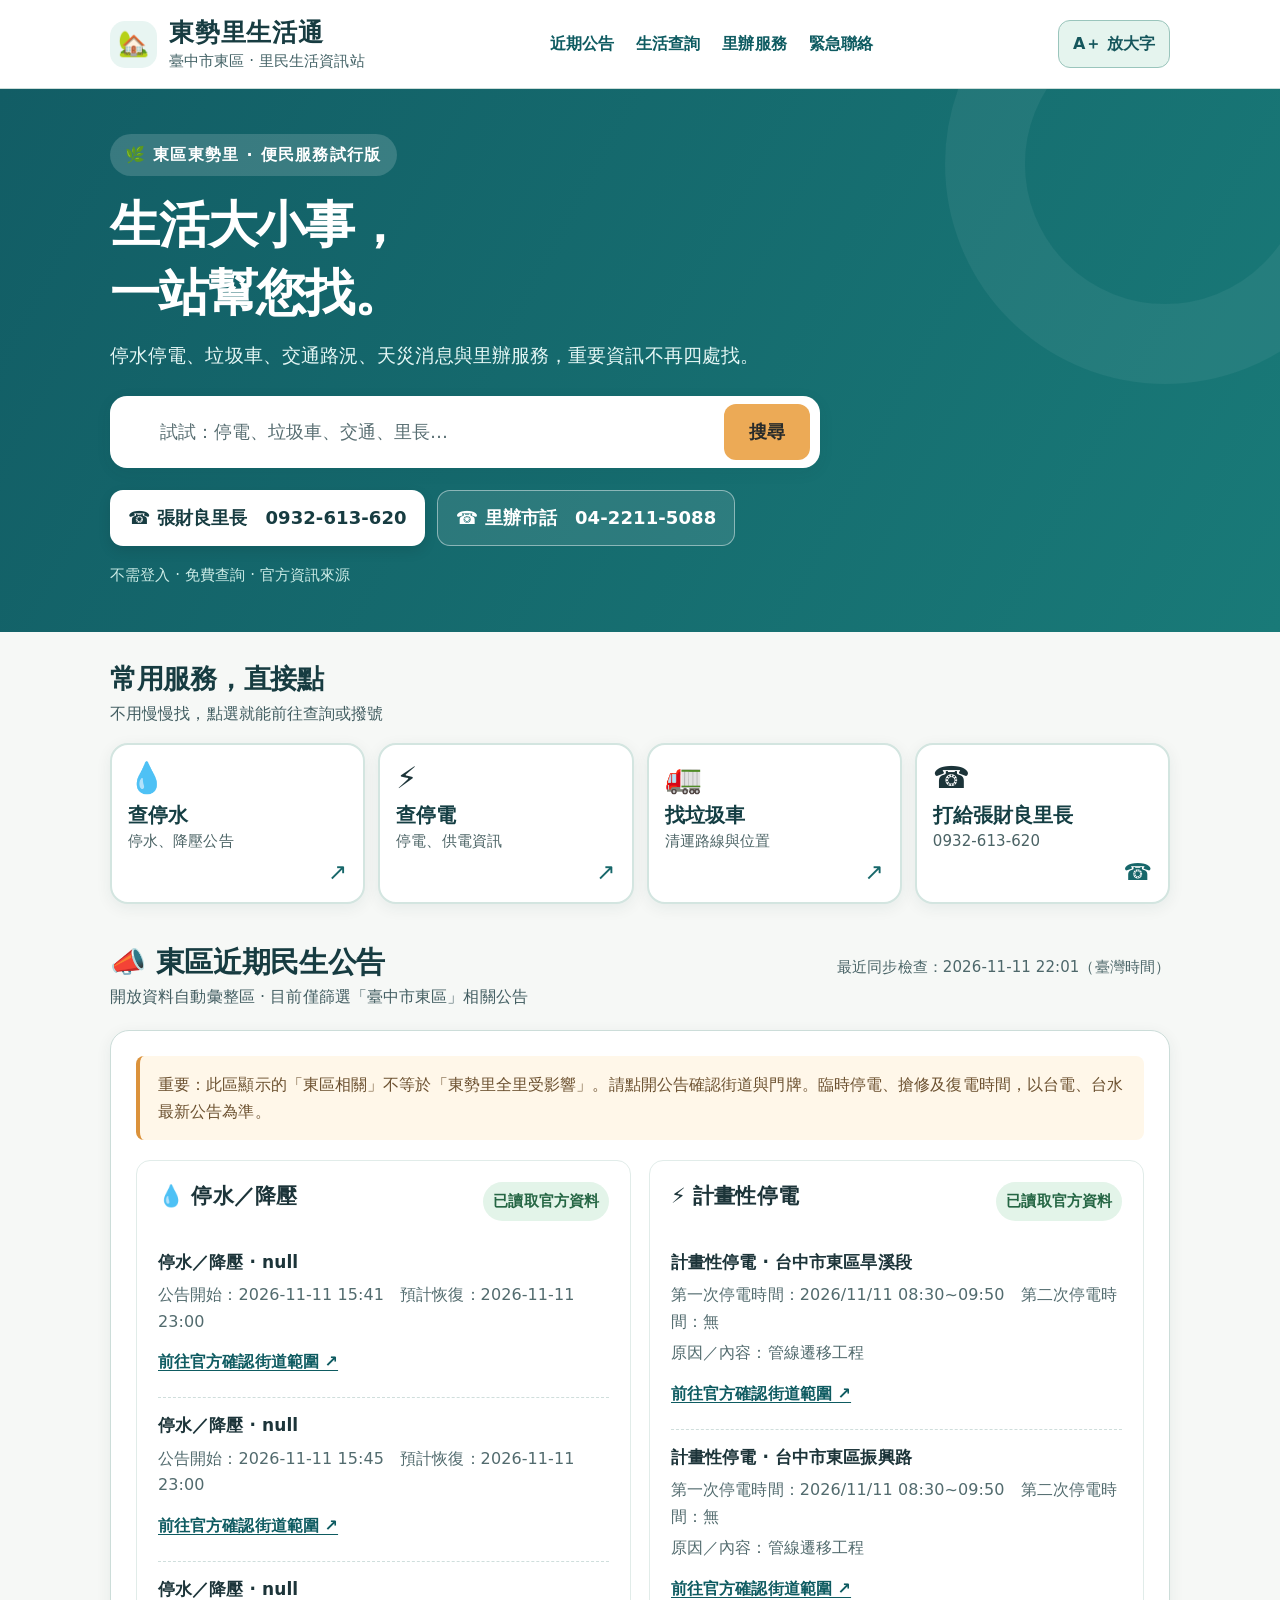
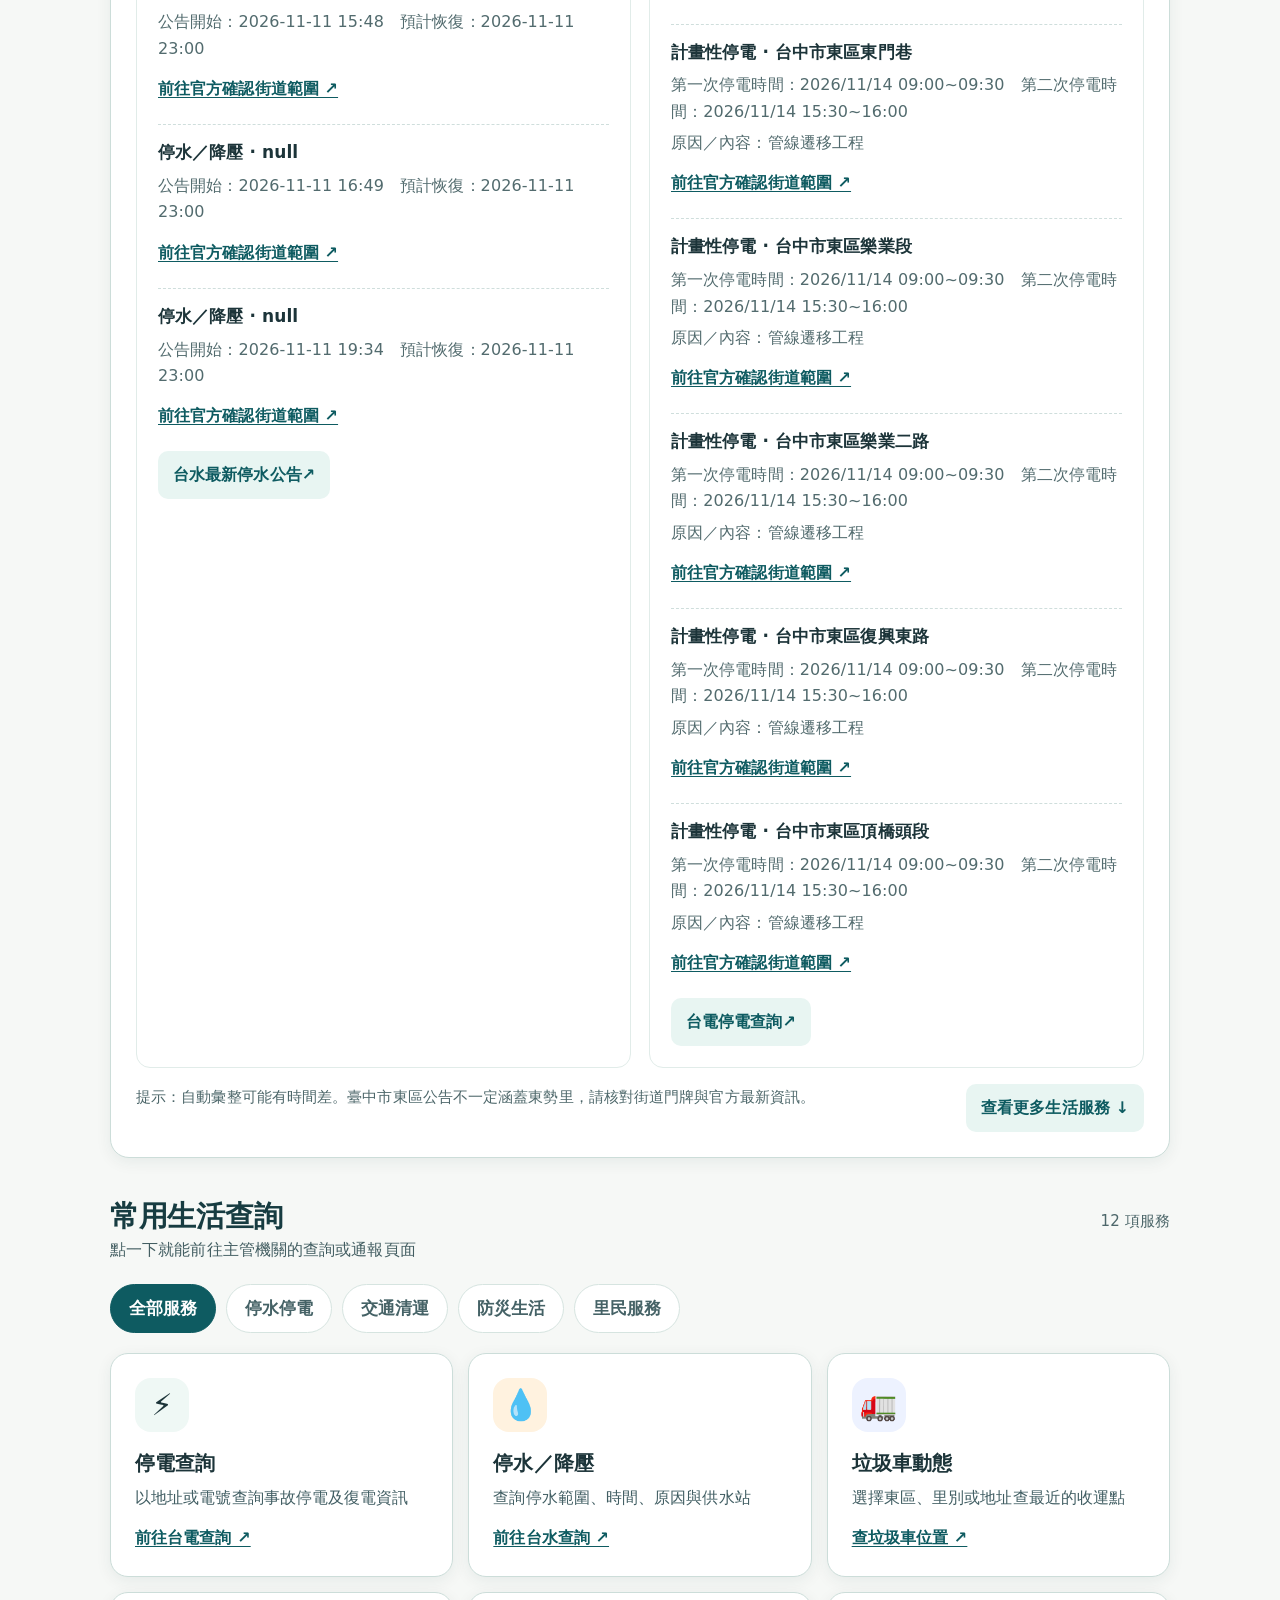
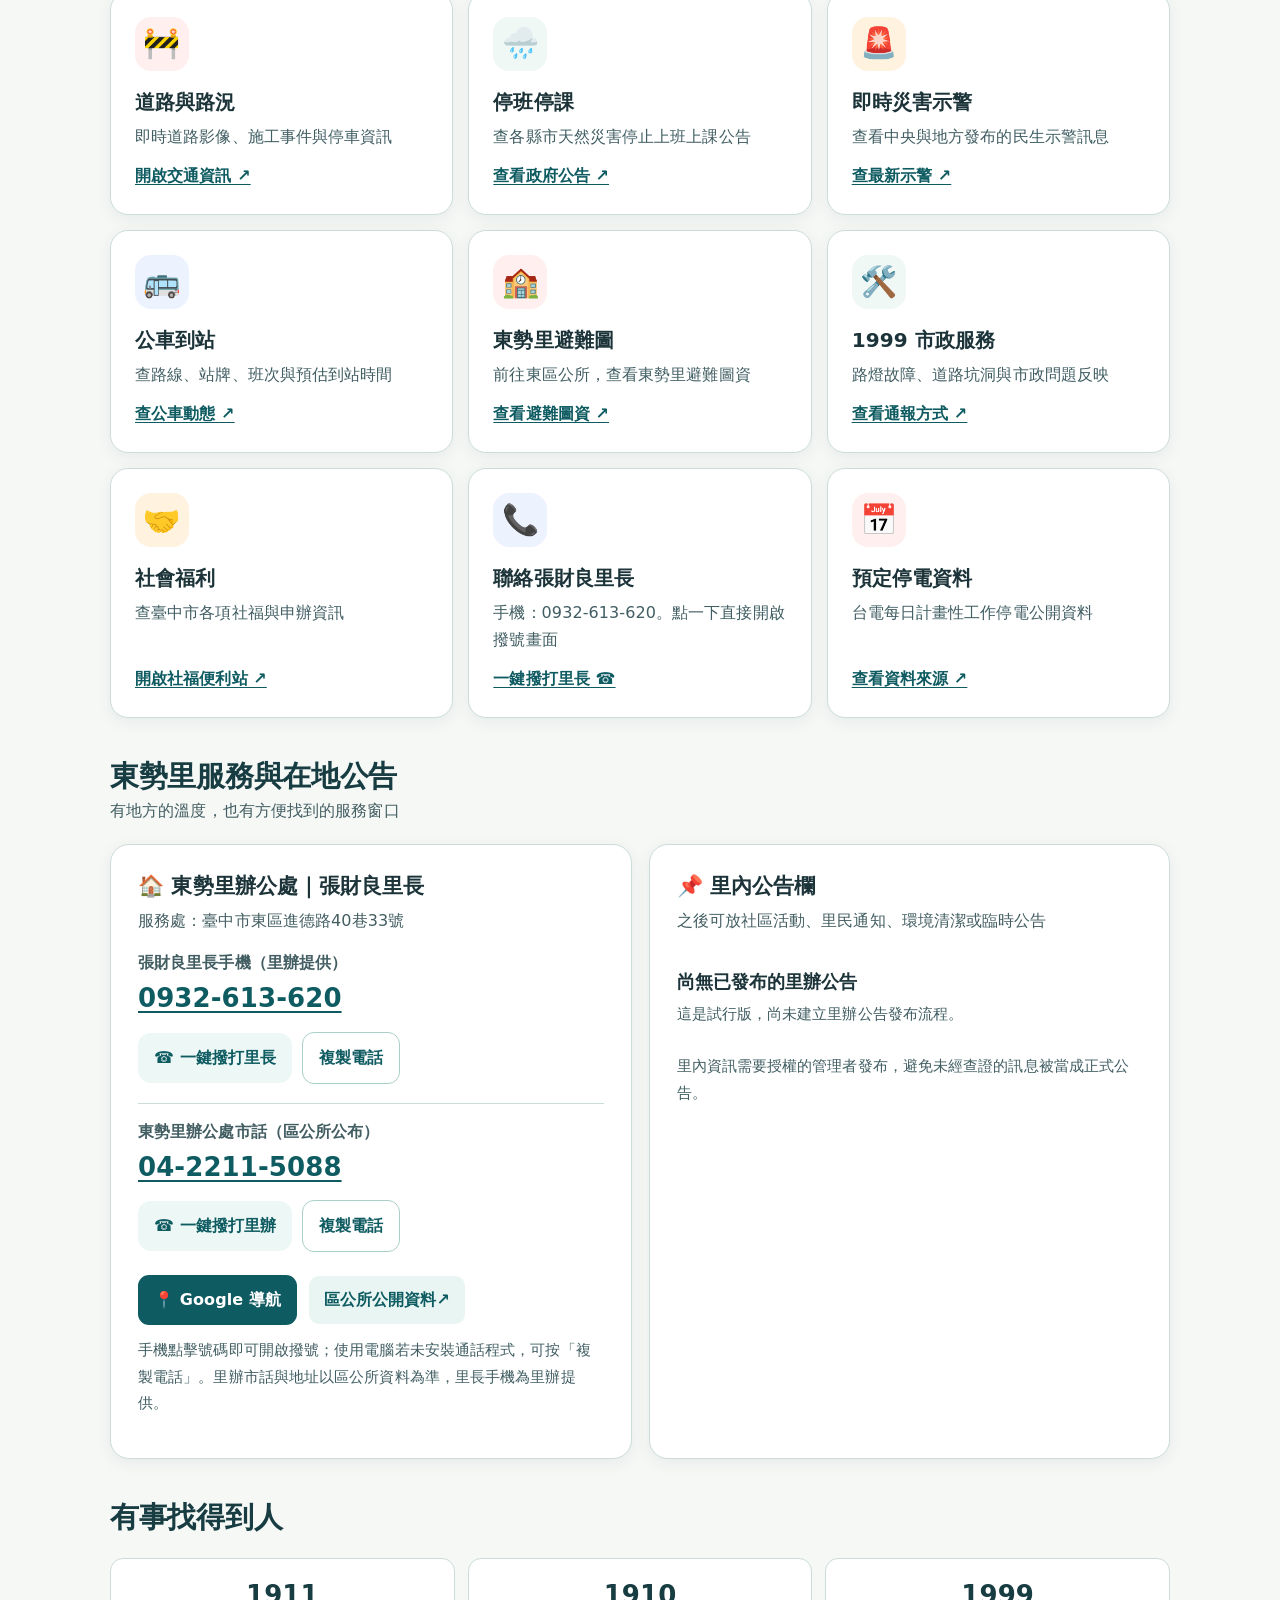
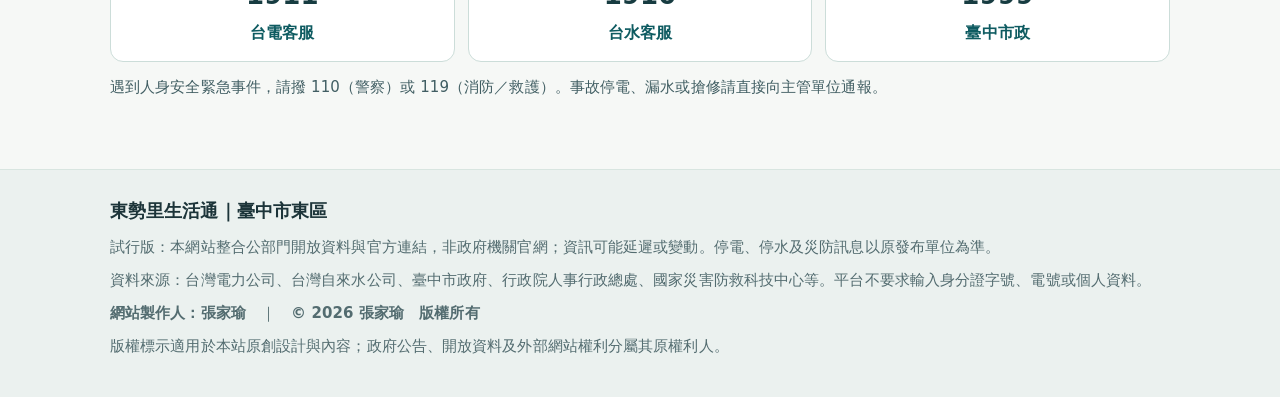
==== dongshi-lifehub/index.html @ 614d498c "Improve Dongshi life hub readability and accessible mobile shortcuts" ====
<!doctype html>
<html lang="zh-Hant">
<head>
  <meta charset="utf-8">
  <meta name="viewport" content="width=device-width, initial-scale=1, viewport-fit=cover">
  <meta name="theme-color" content="#135e64">
  <meta name="author" content="張家瑜">
  <meta name="copyright" content="© 2026 張家瑜。保留所有權利。">
  <meta name="description" content="臺中市東區東勢里生活通：停水、停電、垃圾車、交通、停班停課、里辦服務及官方資訊一次查。">
  <title>東勢里生活通｜臺中市東區</title>
  <style>
    :root {--teal:#135e64;--dark:#174044;--cream:#faf9f5;--line:#e1e9e4;--muted:#61757a;--orange:#fff0da;--mint:#e8f5f2;--shadow:0 10px 28px rgba(27,61,62,.075)}
    *,*::before,*::after{box-sizing:border-box}
    html{scroll-behavior:smooth}
    body{margin:0;color:#1c3439;background:var(--cream);font-family:system-ui,-apple-system,"Noto Sans TC","Microsoft JhengHei",sans-serif;font-size:16px;line-height:1.65}
    a{color:inherit;text-decoration:none}button,input{font:inherit}button{cursor:pointer}
    a:focus-visible,button:focus-visible,input:focus-visible{outline:3px solid #f5aa4d;outline-offset:3px}
    .skip{position:absolute;left:-9999px;top:0;background:#fff;padding:1rem;z-index:30}.skip:focus{left:1rem}
    .wrap{width:min(1120px,calc(100% - 36px));margin:auto}
    .top{background:#fff;border-bottom:1px solid var(--line)}
    .top .wrap{display:flex;align-items:center;justify-content:space-between;gap:18px;min-height:78px}
    .brand{display:flex;align-items:center;gap:12px;line-height:1.3}
    .brand-icon{display:grid;place-items:center;width:47px;height:47px;border-radius:15px;background:var(--mint);font-size:25px}
    .brand b{display:block;font-size:22px;letter-spacing:.03em;color:var(--dark)}.brand small{display:block;color:var(--muted);font-size:12px;margin-top:3px}
    .top nav{display:flex;gap:22px;flex-wrap:wrap;font-size:14px;font-weight:700;color:var(--teal)}.top nav a:hover{text-decoration:underline}
    .hero{background:linear-gradient(120deg,#145b61,#197c7c);color:#fff;position:relative;overflow:hidden}
    .hero:after{content:"";position:absolute;right:-105px;top:-145px;width:440px;height:440px;border-radius:50%;border:80px solid rgba(255,255,255,.055);pointer-events:none}
    .hero .wrap{padding:48px 0 54px;position:relative;z-index:1}
    .eyebrow{font-size:13px;display:inline-block;border-radius:99px;background:rgba(255,255,255,.16);padding:4px 14px;font-weight:700;letter-spacing:.08em}
    h1{font-size:clamp(32px,5.4vw,48px);line-height:1.3;letter-spacing:-.025em;margin:15px 0 10px}
    .lead{font-size:18px;max-width:650px;margin:0 0 27px;color:#e5f7f5}
    .search{background:#fff;box-shadow:var(--shadow);border-radius:17px;display:flex;padding:8px;align-items:center;max-width:690px;gap:8px}
    .search label{font-size:22px;margin:0 5px 0 12px}
    .search input{border:0;outline:0;min-height:47px;flex:1;min-width:0;color:#233e40;background:#fff}
    .search button{background:#ecaa56;color:#282b2a;border:0;border-radius:12px;padding:11px 23px;font-weight:800;min-height:46px}
    .hero-foot{margin-top:13px;color:#ccece7;font-size:13px}
    .hero-actions{display:flex;gap:10px;flex-wrap:wrap;margin-top:16px}
    .hero-call{display:inline-flex;align-items:center;gap:9px;min-height:50px;padding:11px 18px;border-radius:13px;background:#fff;color:var(--dark);font-weight:850;box-shadow:0 5px 13px rgba(0,0,0,.10)}
    .hero-call.secondary{background:rgba(255,255,255,.10);color:#fff;border:1px solid rgba(255,255,255,.45);box-shadow:none}
    .hero-call:hover{filter:brightness(.96)}
    main{padding-bottom:54px}
    .section{padding-top:38px;scroll-margin-top:16px}
    .section-head{display:flex;align-items:baseline;gap:12px;justify-content:space-between;margin-bottom:16px;flex-wrap:wrap}
    h2{font-size:25px;line-height:1.35;color:var(--dark);margin:0;letter-spacing:-.01em}
    h3{font-size:18px;line-height:1.4;margin:0 0 7px}
    .muted{color:var(--muted);font-size:14px;margin:0}.tiny{font-size:12px;color:var(--muted)}
    .status-box{background:#fff;border:1px solid var(--line);box-shadow:var(--shadow);border-radius:19px;padding:22px}
    .notice-tip{background:#fff7e9;border-left:4px solid #db923b;border-radius:8px;padding:11px 14px;color:#6c5130;font-size:13px;margin:0 0 18px}
    .status-grid{display:grid;grid-template-columns:1fr 1fr;gap:15px}
    .status-panel{background:#f9fcfb;border:1px solid #e1ece9;border-radius:14px;padding:19px}
    .status-panel-head{display:flex;justify-content:space-between;align-items:center;gap:10px;margin-bottom:11px}
    .status-panel-head h3{margin:0}
    .tag{font-size:12px;padding:4px 10px;border-radius:100px;background:#e9eef0;color:#466168;font-weight:700;white-space:nowrap}
    .tag.ok{background:#e3f4e9;color:#256644}.tag.warn{background:#fff0db;color:#8a5b23}
    .feed-detail{border-top:1px dashed #cfdedc;padding:13px 0}.feed-detail:first-child{border-top:0}
    .feed-detail strong{font-size:15px;display:block}.feed-detail p{margin:5px 0;font-size:13px;color:#526b6e}
    .feed-detail a{color:var(--teal);font-weight:700;font-size:13px;text-decoration:underline;text-underline-offset:3px}
    .blank{min-height:86px;display:flex;flex-direction:column;justify-content:center;font-size:14px;color:var(--muted)}
    .blank b{color:#345c60;font-weight:700}
    .quickline{display:flex;flex-wrap:wrap;justify-content:space-between;align-items:center;gap:12px;margin-top:16px}
    .small-btn{display:inline-flex;align-items:center;justify-content:center;min-height:40px;border-radius:10px;background:#e8f5f2;padding:8px 13px;color:var(--teal);font-weight:750;font-size:13px}
    .small-btn:hover{background:#d7eee8}.small-btn.external:after{content:" ↗"}
    .filters{display:flex;gap:9px;flex-wrap:wrap;margin-bottom:18px}
    .filter{background:#fff;color:#456266;border:1px solid #d6e4e0;border-radius:100px;padding:8px 18px;min-height:42px;font-size:14px;font-weight:750}
    .filter[aria-pressed="true"]{background:var(--teal);color:#fff;border-color:var(--teal)}
    .services{display:grid;grid-template-columns:repeat(4,minmax(0,1fr));gap:15px}
    .service{border:1px solid var(--line);background:#fff;padding:21px;border-radius:18px;box-shadow:var(--shadow);display:flex;flex-direction:column;min-height:204px;transition:transform .18s,box-shadow .18s}
    .service:hover{transform:translateY(-3px);box-shadow:0 12px 32px rgba(27,61,62,.12)}
    .service[hidden]{display:none}
    .service .emoji{font-size:28px;width:54px;height:54px;border-radius:16px;display:grid;place-items:center;background:#eff8f5;margin-bottom:17px}
    .service:nth-child(4n+2) .emoji{background:#fff2df}.service:nth-child(4n+3) .emoji{background:#edf2ff}.service:nth-child(4n+4) .emoji{background:#fff0ef}
    .service h3{font-size:18px;margin-bottom:4px}.service p{font-size:13px;color:var(--muted);margin:0 0 13px;flex:1}
    .service .go{color:var(--teal);font-weight:800;font-size:13px}
    .split{display:grid;grid-template-columns:1fr 1fr;gap:17px}
    .panel{border-radius:19px;background:#fff;border:1px solid var(--line);padding:25px;box-shadow:var(--shadow)}
    .contact{display:flex;align-items:center;gap:10px;margin:12px 0 5px;flex-wrap:wrap}
    .contact-block{padding:14px 0;border-top:1px solid var(--line)}
    .contact-block:first-of-type{border-top:0}
    .contact-label{font-size:13px;color:var(--muted);font-weight:700;display:block}
    .contact-number{display:inline-block;color:var(--teal);text-decoration:underline;text-underline-offset:4px;font-size:23px;font-weight:900;line-height:1.6}
    .copyphone{background:#fff;color:var(--teal);border:1px solid #abcfc9;border-radius:12px;padding:11px 16px;font-size:14px;font-weight:750;min-height:46px}
    .phone{background:#edf7f5;color:var(--teal);font-weight:850;padding:11px 16px;border-radius:13px;display:inline-flex;align-items:center;min-height:45px}
    .linkbutton{display:inline-flex;align-items:center;min-height:44px;background:var(--teal);color:#fff;border-radius:11px;padding:11px 16px;font-weight:750;font-size:14px;margin-right:6px;margin-top:4px}
    .linkbutton:hover{background:#104a50}
    .notice-list{margin:17px 0 0;padding:0;list-style:none}.notice-list li{padding:14px 0;border-bottom:1px solid var(--line)}.notice-list li:last-child{border:0}
    .notice-list strong{display:block}.notice-list p{margin:4px 0 0;color:var(--muted);font-size:13px}
    .notice-list a{color:var(--teal);text-decoration:underline}
    .help-row{display:grid;grid-template-columns:repeat(3,1fr);gap:13px;margin-top:18px}
    .help-row a{display:block;background:#fff;border:1px solid var(--line);padding:14px;border-radius:13px;text-align:center;font-size:13px;font-weight:700;color:var(--teal)}
    .help-row a strong{display:block;font-size:20px;color:var(--dark)}
    .mini-note{font-size:13px;color:var(--muted);margin-top:12px}
    footer{background:#ebf1ef;border-top:1px solid #d8e5e0;padding:25px 0 30px}
    footer p{font-size:12px;color:#536c70;margin:7px 0}footer a{text-decoration:underline}
    .hidden-message{display:none;text-align:center;padding:30px;color:var(--muted);background:#fff;border:1px solid var(--line);border-radius:15px}
    .hidden-message.visible{display:block}
    @media(max-width:900px){.services{grid-template-columns:repeat(3,1fr)}}
    @media(max-width:680px){.wrap{width:min(100% - 26px,1120px)}.top .wrap{min-height:70px}.top nav{display:none}.brand b{font-size:20px}.hero .wrap{padding:38px 0 42px}.lead{font-size:16px}.section{padding-top:28px}h2{font-size:22px}.services{grid-template-columns:repeat(2,minmax(0,1fr));gap:11px}.service{padding:16px;min-height:192px;border-radius:15px}.service h3{font-size:17px}.status-grid,.split{grid-template-columns:1fr}.status-box{padding:16px}.status-panel{padding:15px}.panel{padding:19px}.help-row{grid-template-columns:repeat(3,minmax(0,1fr));gap:8px}.help-row a{padding:10px 6px}.help-row a strong{font-size:18px}}
    @media(max-width:380px){.search button{padding:10px 13px}.service{padding:13px}.filters{gap:6px}.filter{padding:7px 12px}.hero-call{width:100%;justify-content:center}.phone,.copyphone{flex:1;justify-content:center}}
    @media(prefers-reduced-motion:reduce){*,*:before,*:after{scroll-behavior:auto!important;transition:none!important}}
  </style>

<style id="readable-style">
/* 東勢里生活通：清晰閱讀版，保留原本功能與官方連結 */
:root { --teal:#0e5b61; --dark:#173c41; --muted:#415e63; --line:#ccddd9; --cream:#f6f8f6; --shadow:0 4px 16px rgba(14,55,59,.07) }
body {font-size:18px;line-height:1.75;letter-spacing:.005em}
.wrap {width:min(1060px,calc(100% - 40px))}
.top .wrap {min-height:88px}
.brand b {font-size:25px;line-height:1.3}
.brand small {font-size:15px;color:#446367}
.top nav {font-size:16px;gap:22px}
.reader-toggle {border:1px solid #9ac5bc;background:#e5f4ee;color:#15565c;border-radius:12px;font-size:16px;font-weight:800;min-height:46px;padding:9px 14px;white-space:nowrap}
.reader-toggle[aria-pressed="true"] {background:#174b52;color:#fff}
.hero {background:linear-gradient(118deg,#125d65,#197a78)}
.hero .wrap {padding:45px 0 44px}
.eyebrow {font-size:16px;padding:7px 15px}
h1 {font-size:clamp(34px,5vw,50px);line-height:1.35;margin:16px 0 12px}
.lead {font-size:19px;line-height:1.75;max-width:700px;margin-bottom:24px}
.search {padding:8px 10px;max-width:710px}
.search input {font-size:18px;min-height:54px}
.search input::placeholder {color:#586e72;opacity:1}
.search button {font-size:18px;min-height:52px;padding:12px 25px}
.hero-actions {gap:12px;margin-top:22px}
.hero-call {min-height:56px;font-size:18px;padding:11px 18px}
.hero-foot {font-size:15px;margin-top:16px}
.section {padding-top:38px}
.section-head {gap:14px;margin-bottom:20px}
h2 {font-size:29px;line-height:1.42}
h3 {font-size:21px}
.muted {font-size:16px;color:#435e62;line-height:1.65}
.tiny {font-size:15px;color:#4d676a}
.quick-access {padding-top:28px;scroll-margin-top:15px}
.quick-access-header {margin-bottom:15px}
.quick-access-header h2 {font-size:27px;margin-bottom:3px}
.quick-access-grid {display:grid;grid-template-columns:repeat(4,minmax(0,1fr));gap:13px}
.quick-tile {background:#fff;border:2px solid #d3e5e0;border-radius:18px;min-height:126px;padding:18px 16px;display:flex;flex-direction:column;align-items:flex-start;gap:9px;box-shadow:var(--shadow)}
.quick-tile:hover,.quick-tile:focus-visible {border-color:#117a76;background:#f3fbf8}
.quick-tile .quick-icon {font-size:30px;line-height:1}
.quick-tile strong {display:block;font-size:20px;color:#143e43;line-height:1.35}
.quick-tile small {display:block;font-size:15px;color:#4b6365;line-height:1.45;margin-top:2px}
.quick-tile .quick-arrow {color:#17676a;font-size:23px;margin-left:auto;line-height:1}
.status-box {padding:25px}
.notice-tip {font-size:16px;line-height:1.7;padding:15px 18px;margin-bottom:20px}
.status-grid {gap:18px}
.status-panel {padding:21px;background:#fff}
.status-panel-head {align-items:flex-start;flex-wrap:wrap;margin-bottom:14px}
.tag {font-size:15px;padding:6px 10px}
.feed-detail strong {font-size:17px}
.feed-detail p {font-size:16px;line-height:1.65}
.feed-detail a {font-size:16px;display:inline-block;padding:8px 0}
.blank {font-size:16px;min-height:105px;line-height:1.7}
.small-btn {min-height:48px;font-size:16px;padding:10px 15px}
.quickline {align-items:flex-start}
.filters {gap:10px;margin-bottom:20px}
.filter {font-size:17px;min-height:48px;padding:9px 18px}
.services {grid-template-columns:repeat(3,minmax(0,1fr));gap:15px}
.service {min-height:220px;padding:24px;box-shadow:var(--shadow)}
.service h3 {font-size:20px;margin-bottom:7px}
.service p {font-size:16px;line-height:1.7;margin-bottom:12px}
.service .go {font-size:16px;text-decoration:underline;text-underline-offset:3px}
.service .emoji {font-size:30px}
.panel {padding:27px}
.contact-label {font-size:16px;color:#435e62}
.contact-number {font-size:26px;line-height:1.65}
.copyphone,.phone,.linkbutton {font-size:16px;min-height:50px}
.notice-list p,.mini-note,footer p {font-size:15px;line-height:1.75}
.help-row a {font-size:16px;min-height:80px}
.help-row a strong {font-size:26px}
.hidden-message {font-size:17px}
:root.larger-type body {font-size:21px}
:root.larger-type .brand b {font-size:27px}
:root.larger-type .lead {font-size:22px}
:root.larger-type h2 {font-size:33px}
:root.larger-type h3,:root.larger-type .quick-tile strong,:root.larger-type .service h3 {font-size:24px}
:root.larger-type .muted,:root.larger-type .tiny,:root.larger-type .service p,:root.larger-type .service .go,:root.larger-type .feed-detail p,:root.larger-type .blank,:root.larger-type .notice-tip,:root.larger-type .small-btn,:root.larger-type .tag,:root.larger-type .notice-list p,:root.larger-type .mini-note,:root.larger-type footer p,:root.larger-type .contact-label,:root.larger-type .quick-tile small {font-size:19px}
:root.larger-type .filter,:root.larger-type .hero-call,:root.larger-type .copyphone,:root.larger-type .phone,:root.larger-type .linkbutton,:root.larger-type .quick-tile small {font-size:19px}
:root.larger-type .quick-tile {min-height:148px}
:root.larger-type .contact-number {font-size:30px}
@media(max-width:950px) {.quick-access-grid {grid-template-columns:repeat(2,minmax(0,1fr))} .top nav {display:none} }
@media(max-width:680px) {
  .wrap {width:calc(100% - 32px)}
  .top .wrap {min-height:76px;gap:10px}
  .brand {gap:9px}
  .brand-icon {width:44px;height:44px;font-size:23px;border-radius:12px;flex-shrink:0}
  .brand b {font-size:22px}
  .brand small {font-size:13px}
  .reader-toggle {min-height:44px;padding:8px 10px;font-size:15px}
  .hero .wrap {padding:34px 0 32px}
  .eyebrow {font-size:14px}
  h1 {font-size:35px;line-height:1.35}
  .lead {font-size:18px;line-height:1.75;margin-bottom:19px}
  .search {border-radius:14px}
  .search input {font-size:17px;min-height:49px}
  .search button {font-size:17px;min-height:49px;padding:9px 16px}
  .hero-call {width:100%;justify-content:center;min-height:55px;font-size:17px}
  .hero-foot {font-size:15px}
  .quick-access {padding-top:27px}
  .quick-access-header h2 {font-size:25px}
  .quick-access-grid {grid-template-columns:repeat(2,minmax(0,1fr));gap:11px}
  .quick-tile {min-height:132px;padding:15px 13px}
  .quick-tile strong {font-size:19px}
  .quick-tile small {font-size:15px}
  .section {padding-top:33px}
  h2 {font-size:25px}
  h3 {font-size:20px}
  .muted {font-size:16px}
  .tiny {font-size:15px}
  .status-grid,.split {grid-template-columns:1fr;gap:14px}
  .status-box {padding:16px}
  .status-panel {padding:17px}
  .status-panel-head h3 {font-size:21px}
  .notice-tip {font-size:16px}
  .services {grid-template-columns:1fr;gap:11px}
  .service {min-height:0;display:grid;grid-template-columns:58px minmax(0,1fr);grid-template-rows:auto auto auto;column-gap:15px;row-gap:2px;padding:18px;border-radius:16px}
  .service .emoji {grid-column:1;grid-row:1/4;align-self:start;width:53px;height:53px;margin:3px 0 0;font-size:27px}
  .service h3 {grid-column:2;grid-row:1;font-size:20px;margin:0}
  .service p {grid-column:2;grid-row:2;margin:3px 0 4px;font-size:16px;line-height:1.7}
  .service .go {grid-column:2;grid-row:3;font-size:16px}
  .filter {font-size:16px;min-height:46px;padding:8px 15px}
  .panel {padding:20px}
  .contact-number {font-size:25px}
  .contact {gap:9px}
  .copyphone,.phone {font-size:16px}
  .help-row {grid-template-columns:repeat(3,minmax(0,1fr));gap:8px}
  .help-row a {font-size:14px;padding:11px 5px}
  .help-row a strong {font-size:24px}
  footer {padding-bottom:35px}
  footer p {font-size:15px}
}
@media(max-width:360px) {
  .brand b {font-size:19px}
  .brand small {font-size:12px}
  .reader-toggle {font-size:14px;padding:7px 8px}
  .quick-access-grid {grid-template-columns:1fr}
  .quick-tile {flex-direction:row;align-items:center;min-height:80px}
  .quick-tile .quick-icon {font-size:27px}
  .quick-tile .quick-arrow {margin-left:auto}
  .hero .search label {display:none}
  .hero .search button {padding:8px 12px}
}
@media (prefers-reduced-motion:reduce) {.service {transition:none}}
</style>
</head>
<body>
  <a href="#main" class="skip">跳到主要內容</a>
  <header class="top"><div class="wrap">
    <a class="brand" href="#top" aria-label="東勢里生活通首頁"><span class="brand-icon" aria-hidden="true">🏡</span><span><b>東勢里生活通</b><small>臺中市東區 · 里民生活資訊站</small></span></a>
    <nav aria-label="頁面導覽"><a href="#latest">近期公告</a><a href="#services">生活查詢</a><a href="#local">里辦服務</a><a href="#safety">緊急聯絡</a></nav>
    <button id="readerToggle" class="reader-toggle" type="button" aria-pressed="false" aria-label="放大網頁字體">A＋ 放大字</button>
  </div></header>
  <div class="hero" id="top"><div class="wrap">
    <span class="eyebrow">🌿 東區東勢里 · 便民服務試行版</span>
    <h1>生活大小事，<br>一站幫您找。</h1>
    <p class="lead">停水停電、垃圾車、交通路況、天災消息與里辦服務，重要資訊不再四處找。</p>
    <form id="searchForm" class="search" role="search">
      <label for="searchInput" aria-hidden="true">⌕</label><input id="searchInput" type="search" aria-label="搜尋生活資訊" placeholder="試試：停電、垃圾車、交通、里長…" autocomplete="off">
      <button type="submit">搜尋</button>
    </form>
    <div class="hero-actions" aria-label="直接電話聯絡">
      <a class="hero-call" href="tel:0932613620" aria-label="撥打張財良里長手機 0932-613-620">☎ 張財良里長　0932-613-620</a>
      <a class="hero-call secondary" href="tel:0422115088" aria-label="撥打東勢里辦公處 04-2211-5088">☎ 里辦市話　04-2211-5088</a>
    </div>
    <div class="hero-foot">不需登入 · 免費查詢 · 官方資訊來源</div>
  </div></div>
  <main id="main" class="wrap">
    <section class="quick-access" id="frequent" aria-labelledby="frequent-title">
      <div class="quick-access-header"><h2 id="frequent-title">常用服務，直接點</h2><p class="muted">不用慢慢找，點選就能前往查詢或撥號</p></div>
      <div class="quick-access-grid">
        <a class="quick-tile" href="https://web.water.gov.tw/wateroff/city/%E8%87%BA%E4%B8%AD%E5%B8%82/index.html" target="_blank" rel="noopener noreferrer" aria-label="前往台水官方停水查詢"><span class="quick-icon" aria-hidden="true">💧</span><span><strong>查停水</strong><small>停水、降壓公告</small></span><span class="quick-arrow" aria-hidden="true">↗</span></a>
        <a class="quick-tile" href="https://service.taipower.com.tw/nds/ndsWeb/ndft112.aspx" target="_blank" rel="noopener noreferrer" aria-label="前往台電官方停電查詢"><span class="quick-icon" aria-hidden="true">⚡</span><span><strong>查停電</strong><small>停電、供電資訊</small></span><span class="quick-arrow" aria-hidden="true">↗</span></a>
        <a class="quick-tile" href="https://cleaner.epb.taichung.gov.tw/" target="_blank" rel="noopener noreferrer" aria-label="前往臺中市垃圾車動態查詢"><span class="quick-icon" aria-hidden="true">🚛</span><span><strong>找垃圾車</strong><small>清運路線與位置</small></span><span class="quick-arrow" aria-hidden="true">↗</span></a>
        <a class="quick-tile" href="tel:0932613620" aria-label="撥打張財良里長，0932-613-620"><span class="quick-icon" aria-hidden="true">☎️</span><span><strong>打給張財良里長</strong><small>0932-613-620</small></span><span class="quick-arrow" aria-hidden="true">☎</span></a>
      </div>
    </section>

    <section class="section" id="latest" aria-labelledby="latest-title">
      <div class="section-head"><div><h2 id="latest-title">📣 東區近期民生公告</h2><p class="muted">開放資料自動彙整區 · 目前僅篩選「臺中市東區」相關公告</p></div><span class="tiny" id="updatedAt">資料更新時間：尚未同步</span></div>
      <div class="status-box">
        <p class="notice-tip">重要：此區顯示的「東區相關」不等於「東勢里全里受影響」。請點開公告確認街道與門牌。臨時停電、搶修及復電時間，以台電、台水最新公告為準。</p>
        <div class="status-grid">
          <div class="status-panel"><div class="status-panel-head"><h3>💧 停水／降壓</h3><span class="tag" id="waterTag">尚未同步</span></div><div id="waterFeed" aria-live="polite"><div class="blank"><b>公告資料尚未同步</b>請使用下方官方查詢。</div></div><a class="small-btn external" target="_blank" rel="noopener noreferrer" href="https://web.water.gov.tw/wateroff/city/%E8%87%BA%E4%B8%AD%E5%B8%82/index.html">台水最新停水公告</a></div>
          <div class="status-panel"><div class="status-panel-head"><h3>⚡ 計畫性停電</h3><span class="tag" id="powerTag">尚未同步</span></div><div id="powerFeed" aria-live="polite"><div class="blank"><b>公告資料尚未同步</b>請使用下方官方查詢。</div></div><a class="small-btn external" target="_blank" rel="noopener noreferrer" href="https://service.taipower.com.tw/nds/ndsWeb/ndft112.aspx">台電停電查詢</a></div>
        </div>
        <div class="quickline"><span class="tiny" id="feedNote">試行版本：首次設定自動更新前，這裡不顯示即時狀態。</span><a class="small-btn" href="#services">查看更多生活服務 ↓</a></div>
      </div>
    </section>

    <section class="section" id="services" aria-labelledby="services-title">
      <div class="section-head"><div><h2 id="services-title">常用生活查詢</h2><p class="muted">點一下就能前往主管機關的查詢或通報頁面</p></div><span class="tiny" id="resultCount"></span></div>
      <div class="filters" role="group" aria-label="服務分類">
        <button class="filter" type="button" data-filter="all" aria-pressed="true">全部服務</button>
        <button class="filter" type="button" data-filter="utilities" aria-pressed="false">停水停電</button>
        <button class="filter" type="button" data-filter="traffic" aria-pressed="false">交通清運</button>
        <button class="filter" type="button" data-filter="safety" aria-pressed="false">防災生活</button>
        <button class="filter" type="button" data-filter="local" aria-pressed="false">里民服務</button>
      </div>
      <div class="services" id="serviceGrid">
        <a class="service" data-category="utilities" data-search="停電 電力 台電 電號 事故 故障 1911" href="https://service.taipower.com.tw/nds/ndsWeb/ndft112.aspx" target="_blank" rel="noopener noreferrer"><span class="emoji">⚡</span><h3>停電查詢</h3><p>以地址或電號查詢事故停電及復電資訊</p><span class="go">前往台電查詢 ↗</span></a>
        <a class="service" data-category="utilities" data-search="停水 自來水 水壓 降壓 台水 1910" href="https://web.water.gov.tw/wateroff/city/%E8%87%BA%E4%B8%AD%E5%B8%82/index.html" target="_blank" rel="noopener noreferrer"><span class="emoji">💧</span><h3>停水／降壓</h3><p>查詢停水範圍、時間、原因與供水站</p><span class="go">前往台水查詢 ↗</span></a>
        <a class="service" data-category="traffic" data-search="垃圾車 清運 資源回收 廚餘 收垃圾 東區 路線" href="https://cleaner.epb.taichung.gov.tw/" target="_blank" rel="noopener noreferrer"><span class="emoji">🚛</span><h3>垃圾車動態</h3><p>選擇東區、里別或地址查最近的收運點</p><span class="go">查垃圾車位置 ↗</span></a>
        <a class="service" data-category="traffic" data-search="道路 路況 交通 塞車 施工 封路 事故 停車" href="https://e-traffic.taichung.gov.tw/ATIS_TCC/ATIS/Index" target="_blank" rel="noopener noreferrer"><span class="emoji">🚧</span><h3>道路與路況</h3><p>即時道路影像、施工事件與停車資訊</p><span class="go">開啟交通資訊 ↗</span></a>
        <a class="service" data-category="safety" data-search="停班 停課 颱風 假 台中市 災害 放假" href="https://www.dgpa.gov.tw/typh/daily/nds.html?uid=56" target="_blank" rel="noopener noreferrer"><span class="emoji">🌧️</span><h3>停班停課</h3><p>查各縣市天然災害停止上班上課公告</p><span class="go">查看政府公告 ↗</span></a>
        <a class="service" data-category="safety" data-search="颱風 豪雨 淹水 災害 警報 地震 示警" href="https://alerts.ncdr.nat.gov.tw/web/alerts/immediate" target="_blank" rel="noopener noreferrer"><span class="emoji">🚨</span><h3>即時災害示警</h3><p>查看中央與地方發布的民生示警訊息</p><span class="go">查最新示警 ↗</span></a>
        <a class="service" data-category="traffic" data-search="公車 動態 班次 客運 到站 台中交通" href="https://citybus.taichung.gov.tw/" target="_blank" rel="noopener noreferrer"><span class="emoji">🚌</span><h3>公車到站</h3><p>查路線、站牌、班次與預估到站時間</p><span class="go">查公車動態 ↗</span></a>
        <a class="service" data-category="safety" data-search="避難 收容 災害 疏散 避難所 東勢里 防災 地圖" href="https://www.east.taichung.gov.tw/833442/Lpsimplelist" target="_blank" rel="noopener noreferrer"><span class="emoji">🏫</span><h3>東勢里避難圖</h3><p>前往東區公所，查看東勢里避難圖資</p><span class="go">查看避難圖資 ↗</span></a>
        <a class="service" data-category="local" data-search="1999 市政府 陳情 路燈 故障 水溝 馬路 路面" href="https://talk.taichung.gov.tw/Home/Citizen1999" target="_blank" rel="noopener noreferrer"><span class="emoji">🛠️</span><h3>1999 市政服務</h3><p>路燈故障、道路坑洞與市政問題反映</p><span class="go">查看通報方式 ↗</span></a>
        <a class="service" data-category="local" data-search="社福 福利 補助 長照 老人 敬老 低收入戶" href="https://i-welfare.taichung.gov.tw/" target="_blank" rel="noopener noreferrer"><span class="emoji">🤝</span><h3>社會福利</h3><p>查臺中市各項社福與申辦資訊</p><span class="go">開啟社福便利站 ↗</span></a>
        <a class="service" data-category="local" data-search="里辦 里長 張財良 東勢里 服務處 里民 電話 0932613620" href="tel:0932613620" aria-label="一鍵撥打張財良里長，0932-613-620"><span class="emoji">📞</span><h3>聯絡張財良里長</h3><p>手機：0932-613-620。點一下直接開啟撥號畫面</p><span class="go">一鍵撥打里長 ☎</span></a>
        <a class="service" data-category="utilities" data-search="計畫性 停電 台電 維修 施工 供電" href="https://data.gov.tw/dataset/26144" target="_blank" rel="noopener noreferrer"><span class="emoji">📅</span><h3>預定停電資料</h3><p>台電每日計畫性工作停電公開資料</p><span class="go">查看資料來源 ↗</span></a>
      </div>
      <div class="hidden-message" id="emptyResults">沒有找到相符服務。可以改用「停電」、「交通」、「里長」等關鍵字試試。</div>
    </section>

    <section class="section" id="local" aria-labelledby="local-title">
      <div class="section-head"><div><h2 id="local-title">東勢里服務與在地公告</h2><p class="muted">有地方的溫度，也有方便找到的服務窗口</p></div></div>
      <div class="split">
        <article class="panel"><h3>🏠 東勢里辦公處｜張財良里長</h3><p class="muted">服務處：臺中市東區進德路40巷33號</p>
          <div class="contact-block">
            <span class="contact-label">張財良里長手機（里辦提供）</span>
            <a class="contact-number" href="tel:0932613620" aria-label="撥打張財良里長手機 0932-613-620">0932-613-620</a>
            <div class="contact"><a class="phone" href="tel:0932613620">☎ 一鍵撥打里長</a><button class="copyphone" type="button" data-copy="0932613620" aria-label="複製張財良里長電話 0932-613-620">複製電話</button></div>
          </div>
          <div class="contact-block">
            <span class="contact-label">東勢里辦公處市話（區公所公布）</span>
            <a class="contact-number" href="tel:0422115088" aria-label="撥打東勢里辦公處市話 04-2211-5088">04-2211-5088</a>
            <div class="contact"><a class="phone" href="tel:0422115088">☎ 一鍵撥打里辦</a><button class="copyphone" type="button" data-copy="0422115088" aria-label="複製東勢里辦公處電話 04-2211-5088">複製電話</button></div>
          </div>
          <a class="linkbutton" target="_blank" rel="noopener noreferrer" href="https://www.google.com/maps/dir/?api=1&amp;destination=%E8%87%BA%E4%B8%AD%E5%B8%82%E6%9D%B1%E5%8D%80%E9%80%B2%E5%BE%B7%E8%B7%AF40%E5%B7%B733%E8%99%9F">📍 Google 導航</a>
          <a class="small-btn external" target="_blank" rel="noopener noreferrer" href="https://www.east.taichung.gov.tw/1341550/post">區公所公開資料</a>
          <p class="mini-note">手機點擊號碼即可開啟撥號；使用電腦若未安裝通話程式，可按「複製電話」。里辦市話與地址以區公所資料為準，里長手機為里辦提供。</p>
        </article>
        <article class="panel"><h3>📌 里內公告欄</h3><p class="muted">之後可放社區活動、里民通知、環境清潔或臨時公告</p><ul class="notice-list" id="localNotices"><li><strong>尚無已發布的里辦公告</strong><p>這是試行版，尚未建立里辦公告發布流程。</p></li></ul><p class="mini-note">里內資訊需要授權的管理者發布，避免未經查證的訊息被當成正式公告。</p></article>
      </div>
    </section>

    <section class="section" id="safety" aria-labelledby="safety-title"><div class="section-head"><h2 id="safety-title">有事找得到人</h2></div>
      <div class="help-row">
        <a href="tel:1911"><strong>1911</strong>台電客服</a>
        <a href="tel:1910"><strong>1910</strong>台水客服</a>
        <a href="tel:1999"><strong>1999</strong>臺中市政</a>
      </div>
      <p class="mini-note">遇到人身安全緊急事件，請撥 110（警察）或 119（消防／救護）。事故停電、漏水或搶修請直接向主管單位通報。</p>
    </section>
  </main>
  <footer><div class="wrap"><strong>東勢里生活通｜臺中市東區</strong><p>試行版：本網站整合公部門開放資料與官方連結，非政府機關官網；資訊可能延遲或變動。停電、停水及災防訊息以原發布單位為準。</p><p>資料來源：台灣電力公司、台灣自來水公司、臺中市政府、行政院人事行政總處、國家災害防救科技中心等。平台不要求輸入身分證字號、電號或個人資料。</p><p><strong>網站製作人：張家瑜</strong>　｜　<strong>© 2026 張家瑜　版權所有</strong></p><p>版權標示適用於本站原創設計與內容；政府公告、開放資料及外部網站權利分屬其原權利人。</p></div></footer>
  <script>
  (()=>{'use strict';

    // 字體可放大並在此裝置保留偏好；不改動公告同步機制
    const readerToggle=document.getElementById('readerToggle');
    let largeText=false;
    try {largeText=localStorage.getItem('dongshi-large-type')==='1'}catch(_){}
    function setTextSize(enabled){
      document.documentElement.classList.toggle('larger-type',enabled);
      readerToggle.setAttribute('aria-pressed',String(enabled));
      readerToggle.textContent=enabled?'A－ 標準字':'A＋ 放大字';
      readerToggle.setAttribute('aria-label',enabled?'恢復標準字體':'放大網頁字體');
    }
    setTextSize(largeText);
    readerToggle.addEventListener('click',()=>{
      largeText=!largeText;setTextSize(largeText);
      try{localStorage.setItem('dongshi-large-type',largeText?'1':'0')}catch(_){}
    });
    const cards=[...document.querySelectorAll('.service')],filters=[...document.querySelectorAll('.filter')];
    const searchInput=document.getElementById('searchInput');let currentFilter='all';
    function normalize(s){return String(s??'').trim().toLowerCase().replace(/\s+/g,'')}
    function filterServices(){const q=normalize(searchInput.value);let count=0;cards.forEach(card=>{
      const visible=(currentFilter==='all'||card.dataset.category===currentFilter)&&(!q||normalize((card.textContent||'')+' '+(card.dataset.search||'')).includes(q));card.hidden=!visible;if(visible)count++;
    });document.getElementById('emptyResults').classList.toggle('visible',count===0);
      document.getElementById('resultCount').textContent=count+' 項服務';
    }
    filters.forEach(btn=>btn.addEventListener('click',()=>{currentFilter=btn.dataset.filter;filters.forEach(other=>other.setAttribute('aria-pressed',String(other===btn)));filterServices();}));
    document.getElementById('searchForm').addEventListener('submit',e=>{e.preventDefault();currentFilter='all';filters.forEach(other=>other.setAttribute('aria-pressed',String(other.dataset.filter==='all')));filterServices();document.getElementById('services').scrollIntoView({behavior:'smooth'});});
    searchInput.addEventListener('input',filterServices);filterServices();
    document.querySelectorAll('button[data-copy]').forEach(button=>button.addEventListener('click', async ()=>{
      const number=button.dataset.copy;
      try{
        if(navigator.clipboard?.writeText){await navigator.clipboard.writeText(number);}else{
          const input=document.createElement('textarea');input.value=number;input.setAttribute('readonly','');
          input.style.position='fixed';input.style.left='-9999px';document.body.appendChild(input);input.select();
          const copied=document.execCommand('copy');input.remove();if(!copied)throw Error('copy failed');
        }
        const previous=button.textContent;button.textContent='✓ 已複製';setTimeout(()=>button.textContent=previous,1600);
      }catch(_){window.prompt('請複製電話號碼：',number);}
    }));
    const safeText=(v,max=900)=>String(v??'').slice(0,max),el=(tag,txt,cls)=>{const node=document.createElement(tag);node.textContent=safeText(txt);if(cls)node.className=cls;return node};
    const humanDate=raw=>{if(!raw)return '';let v=String(raw).trim();return v.replace('T',' ').replace(/\+08:00$/,'').slice(0,16)};
    function renderFeed(name,provider){const feed=document.getElementById(name+'Feed'),tag=document.getElementById(name+'Tag');
      const ok=provider&&provider.status==='ok',records=Array.isArray(provider?.items)?provider.items:[];feed.replaceChildren();
      tag.textContent=ok?'已讀取官方資料':provider?.status==='stale'?'資料更新失敗':'尚未同步';tag.className='tag'+(ok?' ok':' warn');
      if(!ok){let b=el('div','', 'blank');b.appendChild(el('b',provider?.status==='stale'?'同步暫時失敗，請查官方網站':'尚未取得自動同步資料'));
        b.appendChild(el('span','不能據此認定沒有停水或停電。'));feed.appendChild(b);return;}
      if(!records.length){let b=el('div','', 'blank');b.appendChild(el('b','本次彙整未找到東區相關紀錄'));b.appendChild(el('span','不代表個別地址無事故；需要時請向主管單位查詢。'));feed.appendChild(b);return;}
      records.slice(0,7).forEach(item=>{const box=el('article','','feed-detail');box.appendChild(el('strong',(name==='water'?(item.type||'停水／降壓'):'計畫性停電')+' · '+(item.area||'範圍請詳閱公告')));
        const when=(name==='power')
          ?(item.start?'第一次停電時間：'+safeText(item.start,90)+'　':'')+(item.end?'第二次停電時間：'+safeText(item.end,90):'')
          :(item.start?'公告開始：'+humanDate(item.start)+'　':'')+(item.end?'預計恢復：'+humanDate(item.end):'');
        const p=el('p',when);box.appendChild(p);
        if(item.reason)box.appendChild(el('p','原因／內容：'+safeText(item.reason,150)));
        const a=document.createElement('a');a.href=name==='water'?'https://web.water.gov.tw/wateroff/city/%E8%87%BA%E4%B8%AD%E5%B8%82/index.html':'https://service.taipower.com.tw/nds/ndsWeb/ndft112.aspx';a.target='_blank';a.rel='noopener noreferrer';a.textContent='前往官方確認街道範圍 ↗';box.appendChild(a);feed.appendChild(box);
      });
    }
    fetch('./data/status.json?nocache='+Date.now(),{cache:'no-store'}).then(r=>{if(!r.ok)throw Error('no feed');return r.json()}).then(data=>{
      renderFeed('water',data.water);renderFeed('power',data.power);
      if(data.generated_at)document.getElementById('updatedAt').textContent='最近同步檢查：'+humanDate(data.generated_at)+'（臺灣時間）';
      document.getElementById('feedNote').textContent='提示：自動彙整可能有時間差。臺中市東區公告不一定涵蓋東勢里，請核對街道門牌與官方最新資訊。';
    }).catch(()=>{renderFeed('water',null);renderFeed('power',null);});
    fetch('./data/announcements.json?nocache='+Date.now(),{cache:'no-store'}).then(r=>r.ok?r.json():[]).then(items=>{
      if(!Array.isArray(items)||!items.length)return;const list=document.getElementById('localNotices');list.replaceChildren();items.slice(0,10).forEach(item=>{
        const li=document.createElement('li'),link=item.url&&/^https:\/\//.test(item.url)?document.createElement('a'):null;
        if(link){link.href=item.url;link.target='_blank';link.rel='noopener noreferrer';link.textContent=safeText(item.title,100);li.appendChild(link)}else{li.appendChild(el('strong',item.title||'里內公告'));}
        if(item.date||item.summary){li.appendChild(el('p',safeText([item.date,item.summary].filter(Boolean).join('｜'),300)));}list.appendChild(li);
      });
    }).catch(()=>{});
  })();
  </script>
</body>
</html>
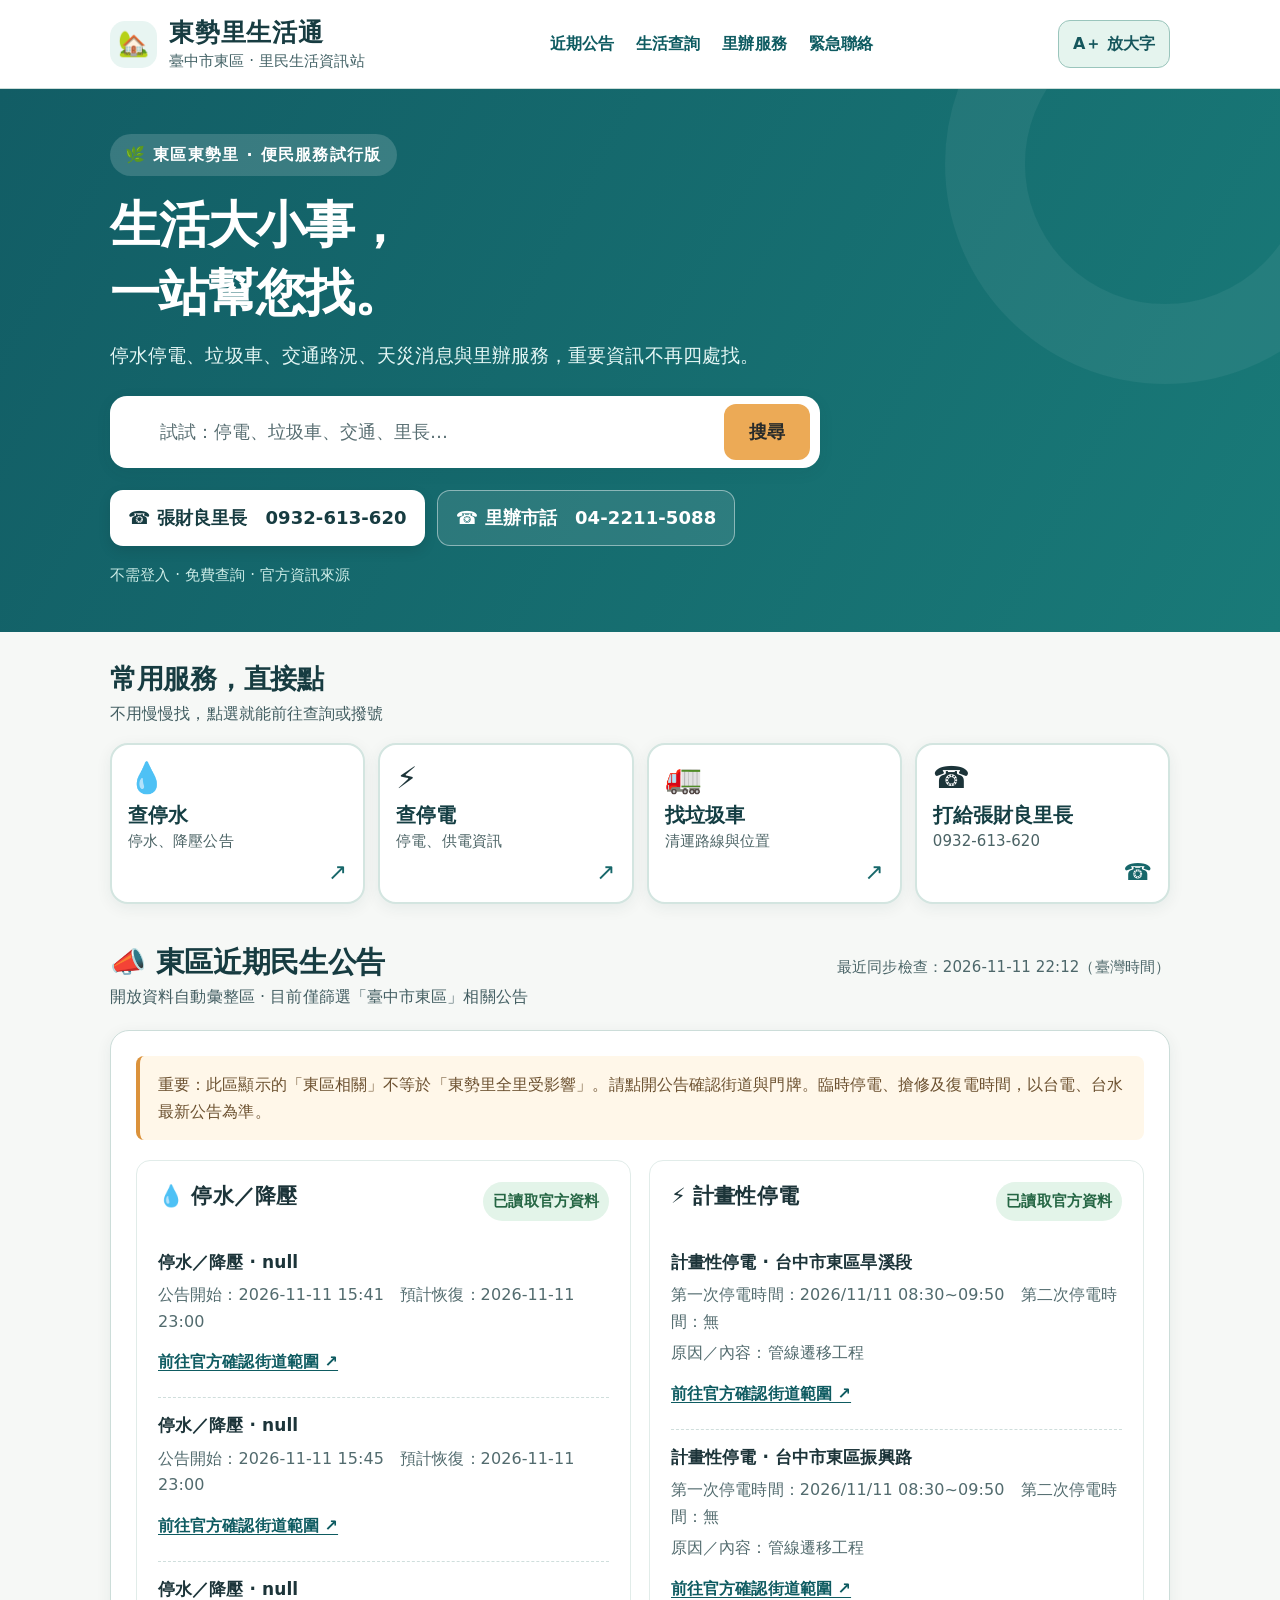
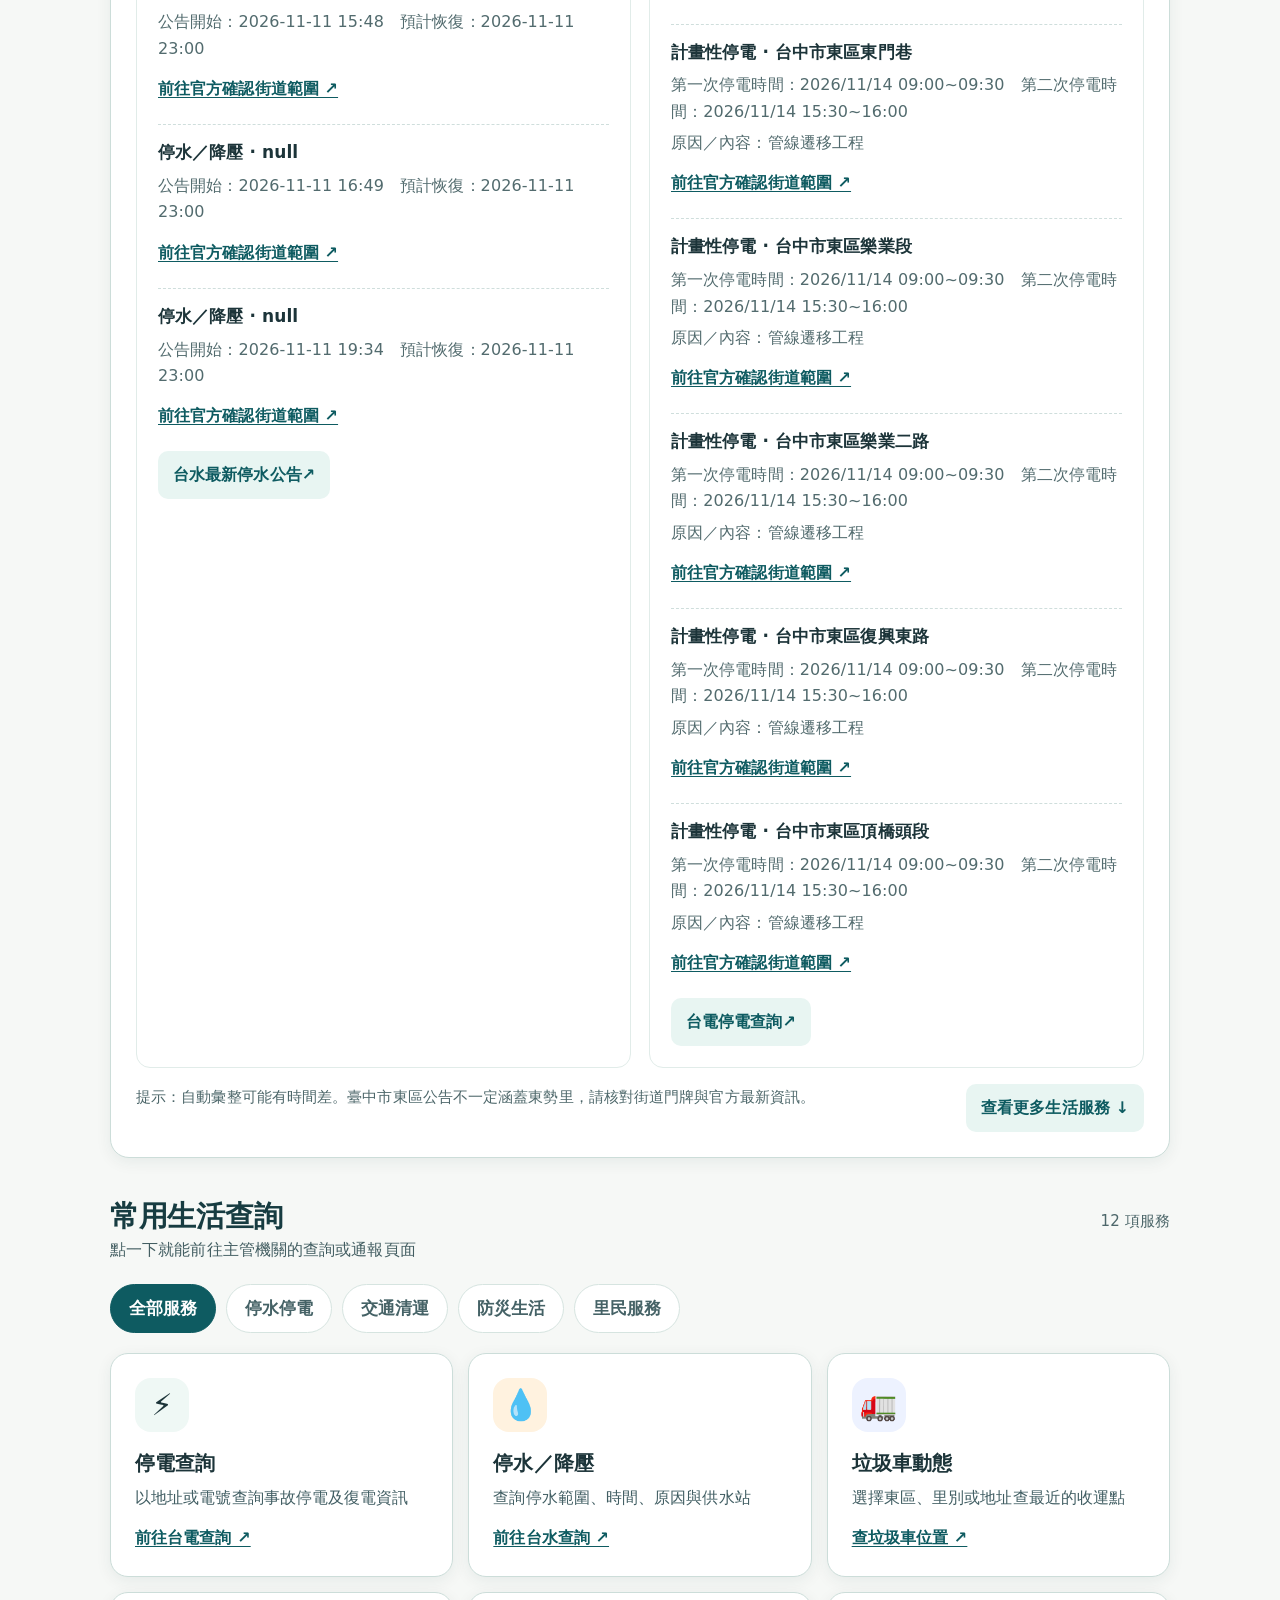
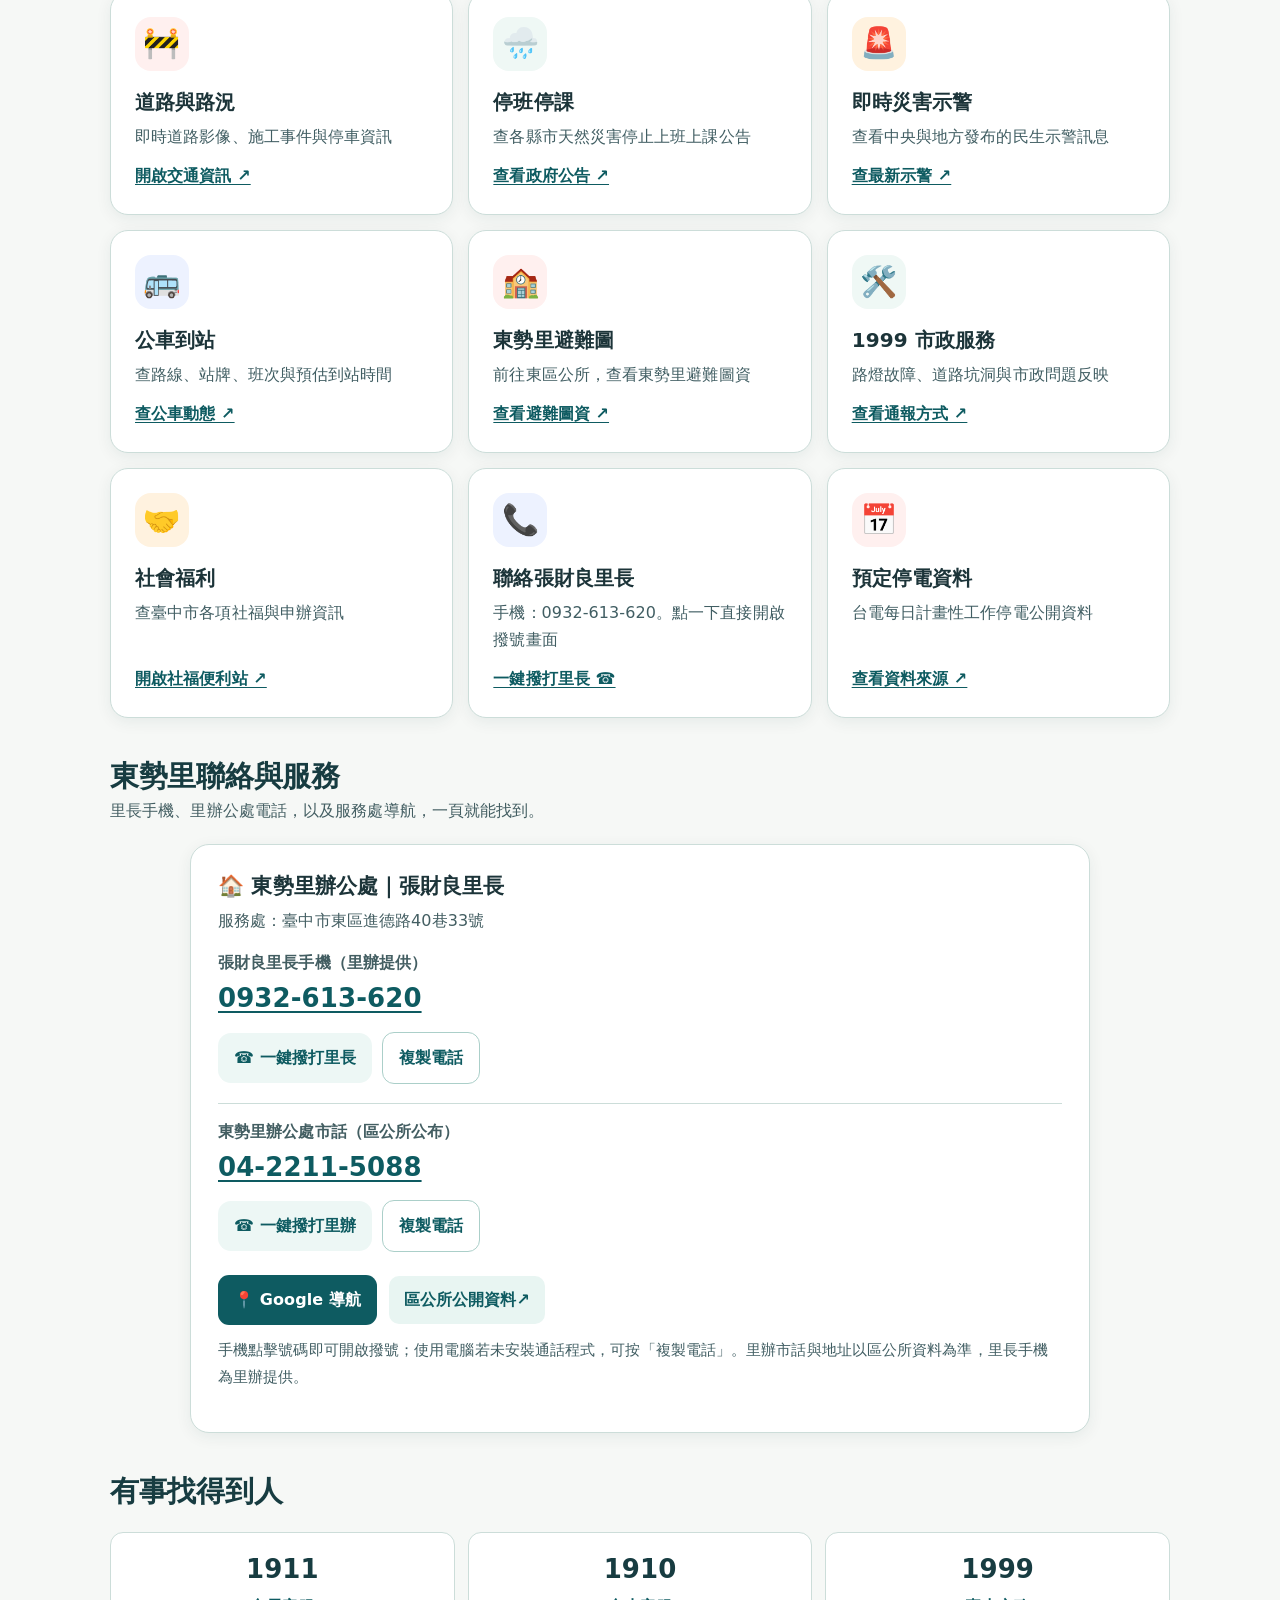
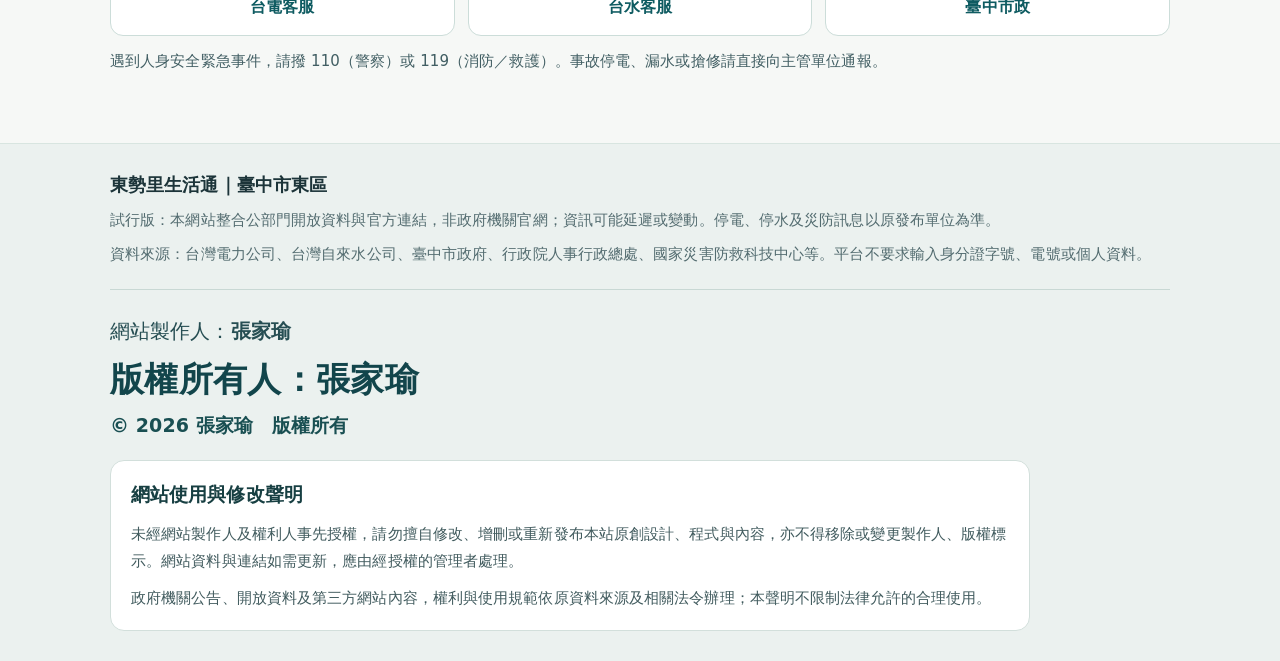
==== commit 1c0890be: "Remove local notice board and highlight Chang Chia-Yu copyright and authorized edits" ====
--- a/dongshi-lifehub/index.html
+++ b/dongshi-lifehub/index.html
@@ -238,6 +238,28 @@
   .hero .search button {padding:8px 12px}
 }
 @media (prefers-reduced-motion:reduce) {.service {transition:none}}
+
+/* 東勢里聯絡資訊單欄呈現，並顯著標示權利人 */
+#local .split {display:block;max-width:900px;margin:0 auto}
+#local .panel {width:100%}
+.copyright-block {border-top:1px solid #c8d8d4;margin-top:22px;padding-top:24px}
+footer .copyright-producer {font-size:20px;color:#264e53;margin:0 0 6px}
+footer .copyright-owner {font-size:clamp(26px,3.4vw,34px);font-weight:900;line-height:1.45;color:#12454b;letter-spacing:.01em;margin:3px 0 5px}
+footer .copyright-year {font-size:19px;font-weight:850;color:#194f52;margin:4px 0 18px}
+.copyright-notice {background:#fff;border:1px solid #d2dfdb;border-radius:14px;padding:17px 20px;max-width:920px}
+.copyright-notice > strong {font-size:19px;color:#173f42}
+footer .copyright-notice p {font-size:15px;line-height:1.85;color:#415b5e;margin:9px 0 0}
+:root.larger-type footer .copyright-owner {font-size:36px}
+:root.larger-type footer .copyright-producer {font-size:23px}
+:root.larger-type footer .copyright-year {font-size:22px}
+:root.larger-type footer .copyright-notice p {font-size:19px}
+@media(max-width:680px){
+ footer .copyright-owner {font-size:27px}
+ footer .copyright-producer {font-size:19px}
+ footer .copyright-year {font-size:18px}
+ .copyright-notice {padding:15px 16px}
+ footer .copyright-notice p {font-size:15px}
+}
 </style>
 </head>
 <body>
@@ -311,7 +333,7 @@
     </section>
 
     <section class="section" id="local" aria-labelledby="local-title">
-      <div class="section-head"><div><h2 id="local-title">東勢里服務與在地公告</h2><p class="muted">有地方的溫度，也有方便找到的服務窗口</p></div></div>
+      <div class="section-head"><div><h2 id="local-title">東勢里聯絡與服務</h2><p class="muted">里長手機、里辦公處電話，以及服務處導航，一頁就能找到。</p></div></div>
       <div class="split">
         <article class="panel"><h3>🏠 東勢里辦公處｜張財良里長</h3><p class="muted">服務處：臺中市東區進德路40巷33號</p>
           <div class="contact-block">
@@ -328,7 +350,6 @@
           <a class="small-btn external" target="_blank" rel="noopener noreferrer" href="https://www.east.taichung.gov.tw/1341550/post">區公所公開資料</a>
           <p class="mini-note">手機點擊號碼即可開啟撥號；使用電腦若未安裝通話程式，可按「複製電話」。里辦市話與地址以區公所資料為準，里長手機為里辦提供。</p>
         </article>
-        <article class="panel"><h3>📌 里內公告欄</h3><p class="muted">之後可放社區活動、里民通知、環境清潔或臨時公告</p><ul class="notice-list" id="localNotices"><li><strong>尚無已發布的里辦公告</strong><p>這是試行版，尚未建立里辦公告發布流程。</p></li></ul><p class="mini-note">里內資訊需要授權的管理者發布，避免未經查證的訊息被當成正式公告。</p></article>
       </div>
     </section>
 
@@ -341,7 +362,16 @@
       <p class="mini-note">遇到人身安全緊急事件，請撥 110（警察）或 119（消防／救護）。事故停電、漏水或搶修請直接向主管單位通報。</p>
     </section>
   </main>
-  <footer><div class="wrap"><strong>東勢里生活通｜臺中市東區</strong><p>試行版：本網站整合公部門開放資料與官方連結，非政府機關官網；資訊可能延遲或變動。停電、停水及災防訊息以原發布單位為準。</p><p>資料來源：台灣電力公司、台灣自來水公司、臺中市政府、行政院人事行政總處、國家災害防救科技中心等。平台不要求輸入身分證字號、電號或個人資料。</p><p><strong>網站製作人：張家瑜</strong>　｜　<strong>© 2026 張家瑜　版權所有</strong></p><p>版權標示適用於本站原創設計與內容；政府公告、開放資料及外部網站權利分屬其原權利人。</p></div></footer>
+  <footer><div class="wrap"><strong>東勢里生活通｜臺中市東區</strong><p>試行版：本網站整合公部門開放資料與官方連結，非政府機關官網；資訊可能延遲或變動。停電、停水及災防訊息以原發布單位為準。</p><p>資料來源：台灣電力公司、台灣自來水公司、臺中市政府、行政院人事行政總處、國家災害防救科技中心等。平台不要求輸入身分證字號、電號或個人資料。</p><div class="copyright-block" aria-label="網站著作權及使用聲明">
+  <p class="copyright-producer">網站製作人：<strong>張家瑜</strong></p>
+  <p class="copyright-owner"><strong>版權所有人：張家瑜</strong></p>
+  <p class="copyright-year">© 2026 張家瑜　版權所有</p>
+  <div class="copyright-notice">
+    <strong>網站使用與修改聲明</strong>
+    <p>未經網站製作人及權利人事先授權，請勿擅自修改、增刪或重新發布本站原創設計、程式與內容，亦不得移除或變更製作人、版權標示。網站資料與連結如需更新，應由經授權的管理者處理。</p>
+    <p>政府機關公告、開放資料及第三方網站內容，權利與使用規範依原資料來源及相關法令辦理；本聲明不限制法律允許的合理使用。</p>
+  </div>
+</div></div></footer>
   <script>
   (()=>{'use strict';
 
@@ -404,13 +434,6 @@
       if(data.generated_at)document.getElementById('updatedAt').textContent='最近同步檢查：'+humanDate(data.generated_at)+'（臺灣時間）';
       document.getElementById('feedNote').textContent='提示：自動彙整可能有時間差。臺中市東區公告不一定涵蓋東勢里，請核對街道門牌與官方最新資訊。';
     }).catch(()=>{renderFeed('water',null);renderFeed('power',null);});
-    fetch('./data/announcements.json?nocache='+Date.now(),{cache:'no-store'}).then(r=>r.ok?r.json():[]).then(items=>{
-      if(!Array.isArray(items)||!items.length)return;const list=document.getElementById('localNotices');list.replaceChildren();items.slice(0,10).forEach(item=>{
-        const li=document.createElement('li'),link=item.url&&/^https:\/\//.test(item.url)?document.createElement('a'):null;
-        if(link){link.href=item.url;link.target='_blank';link.rel='noopener noreferrer';link.textContent=safeText(item.title,100);li.appendChild(link)}else{li.appendChild(el('strong',item.title||'里內公告'));}
-        if(item.date||item.summary){li.appendChild(el('p',safeText([item.date,item.summary].filter(Boolean).join('｜'),300)));}list.appendChild(li);
-      });
-    }).catch(()=>{});
   })();
   </script>
 </body>
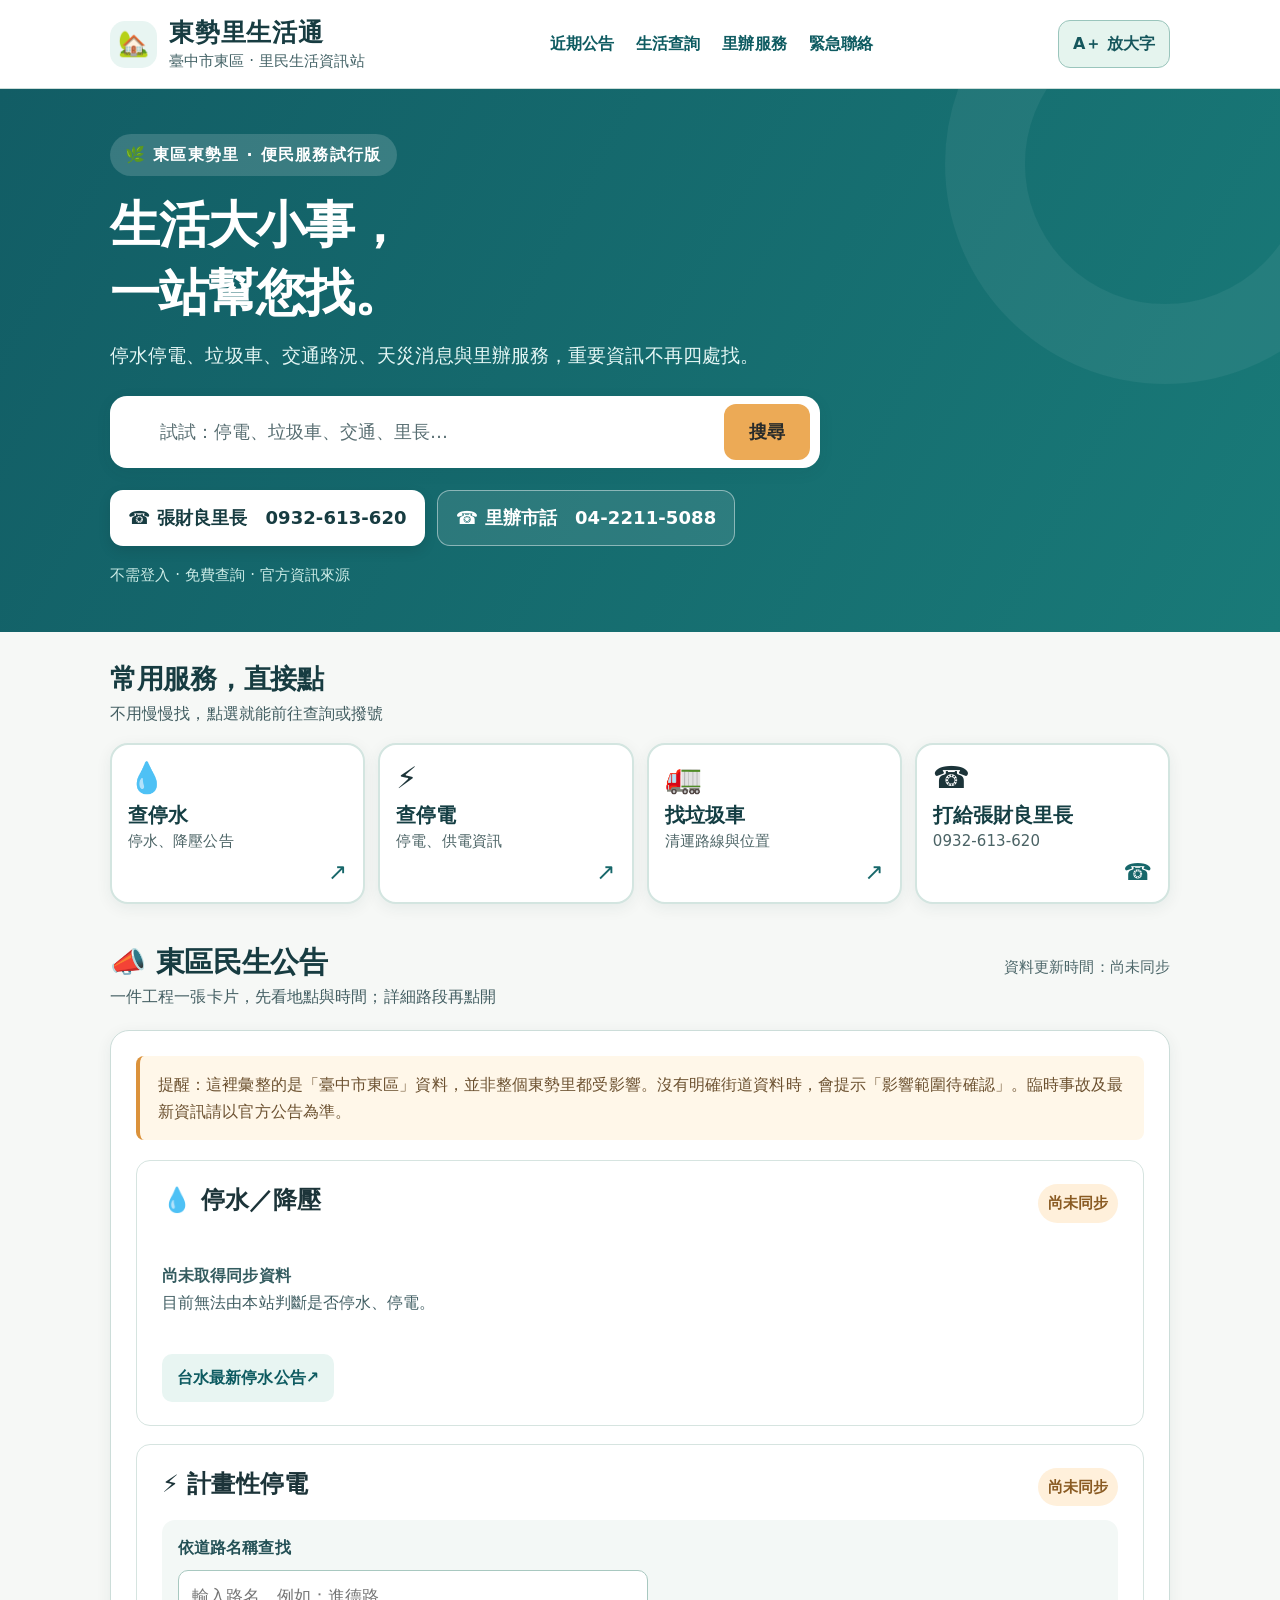
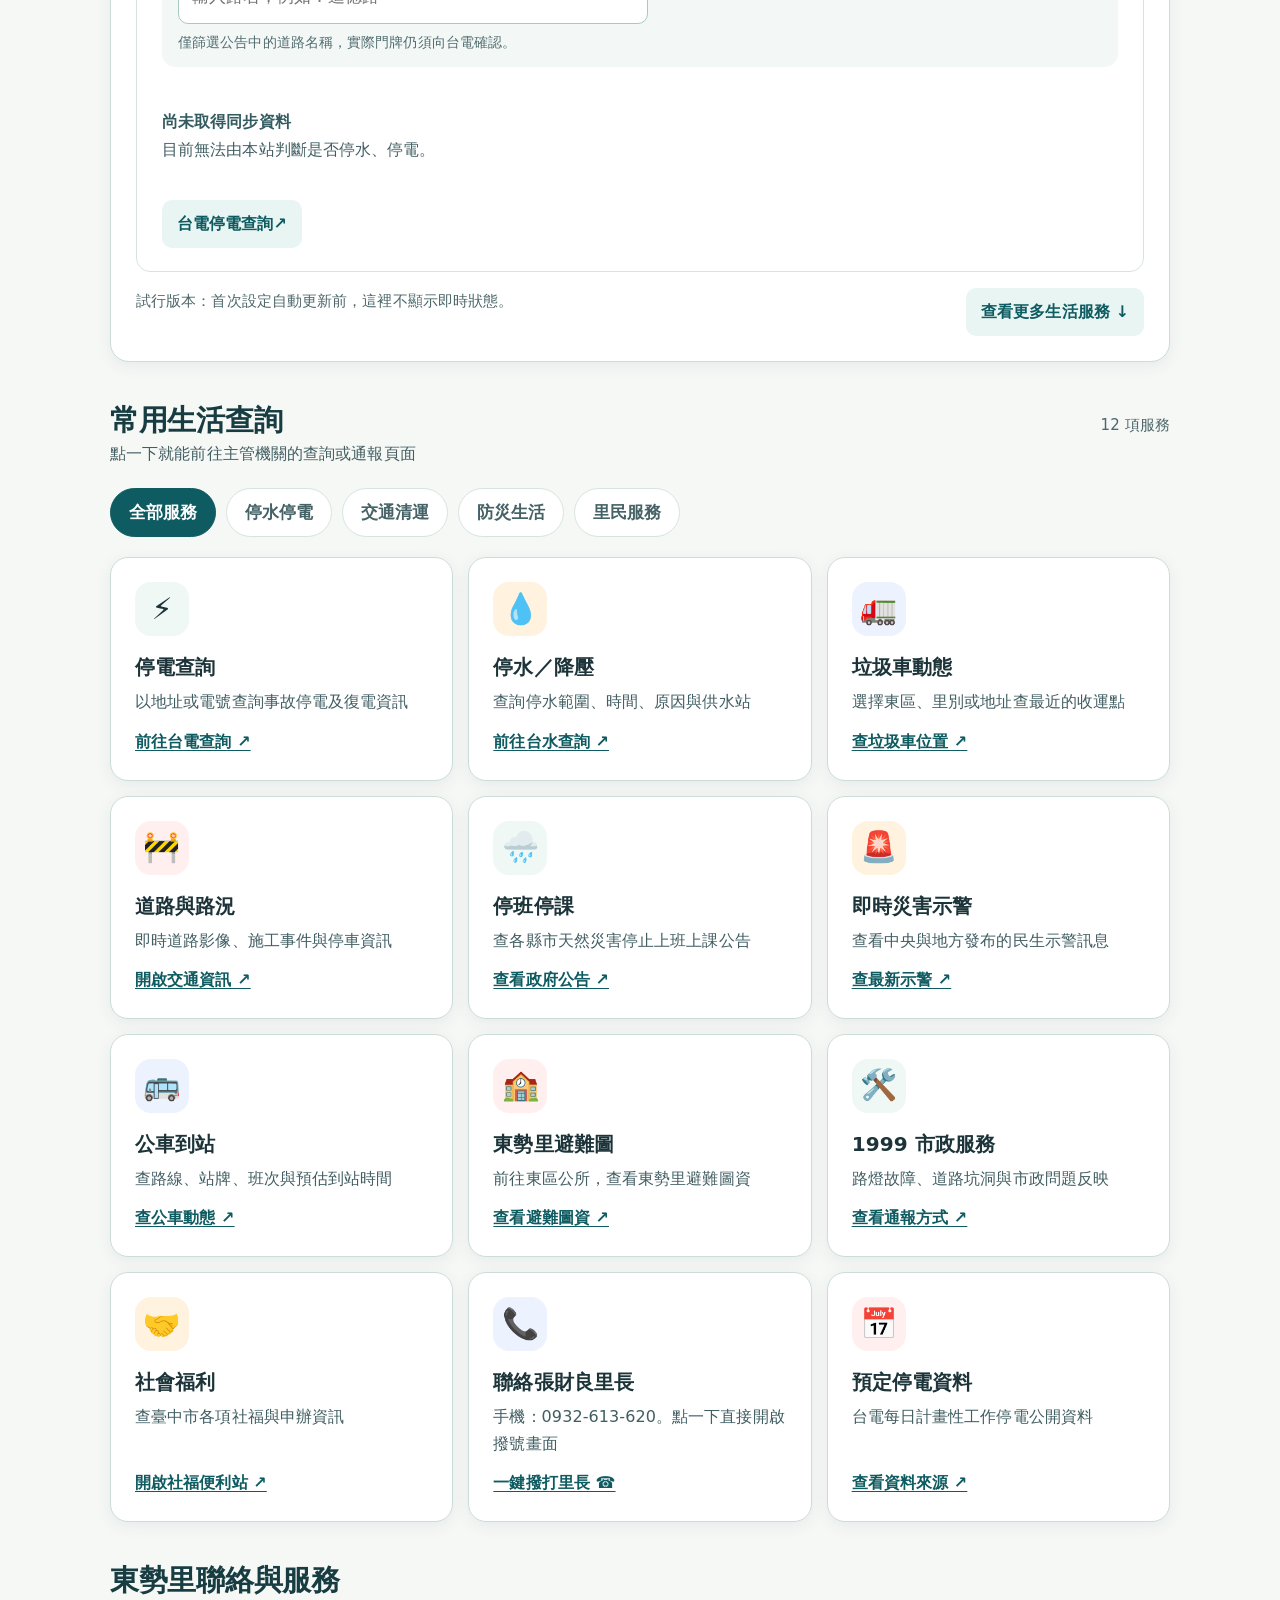
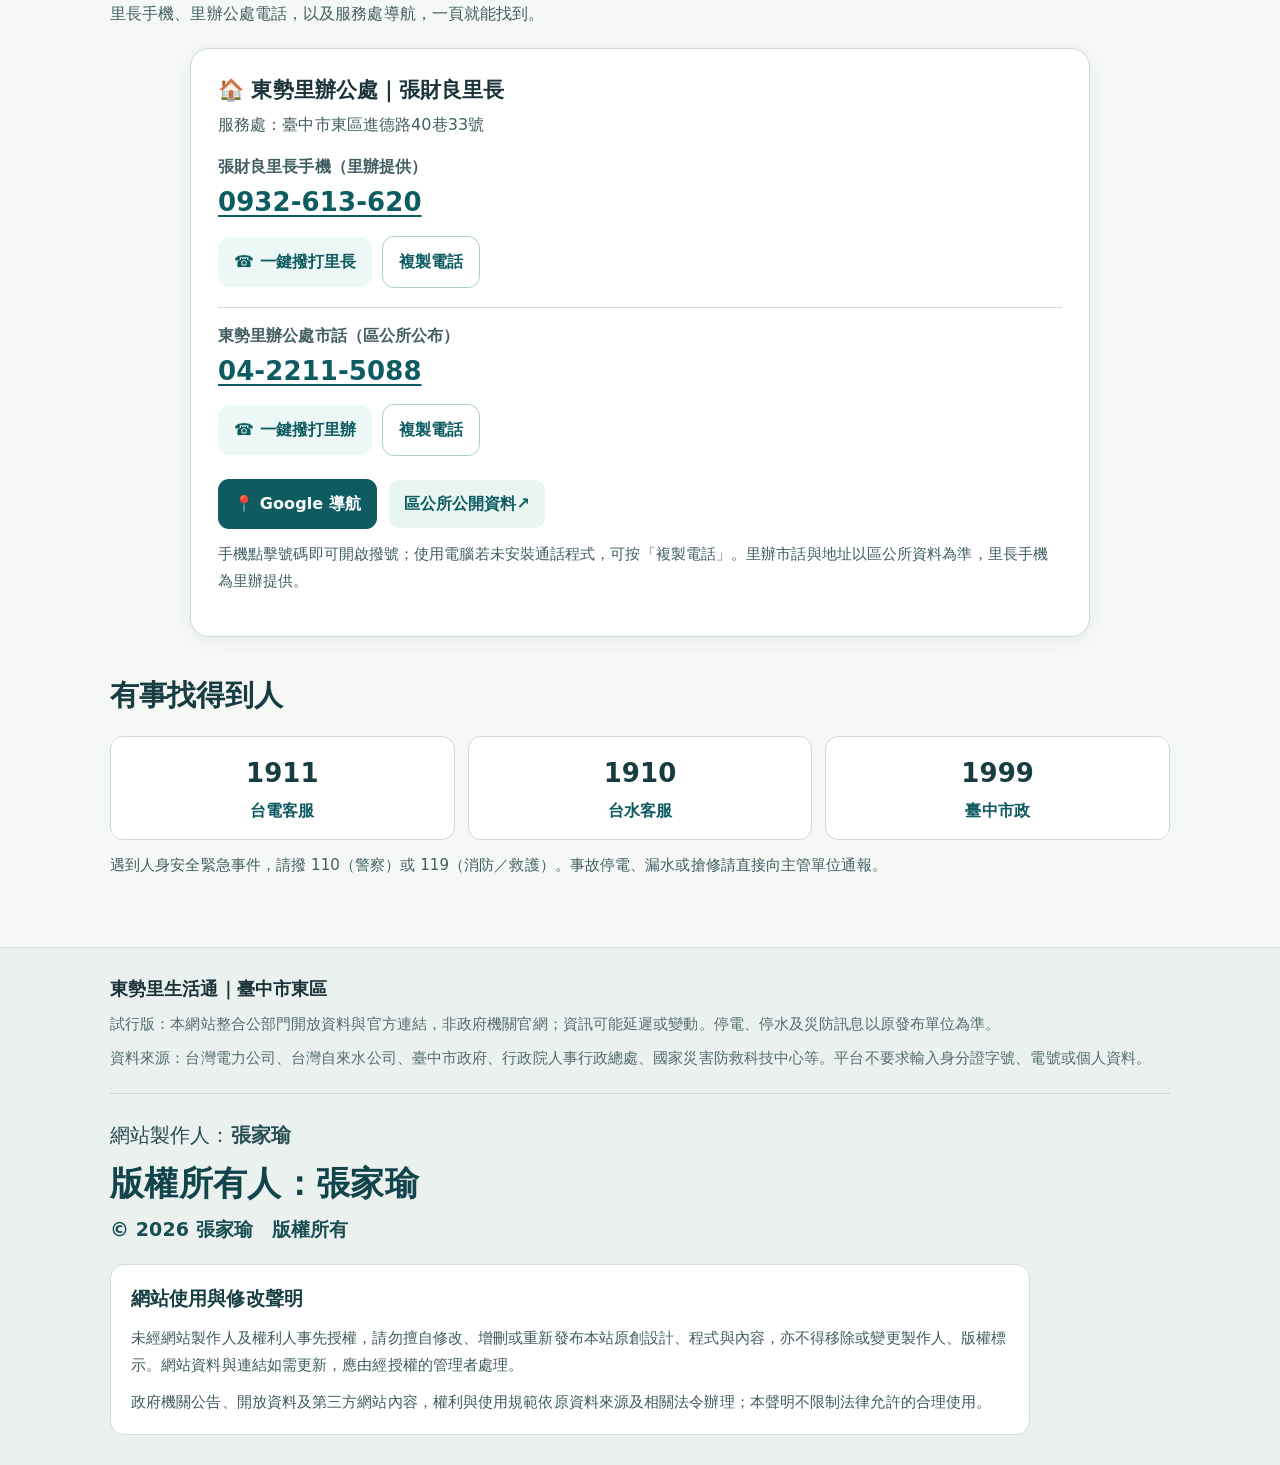
==== commit 46c9c026: "Make outage updates readable: group duplicate power records, flag unknown water areas" ====
--- a/dongshi-lifehub/index.html
+++ b/dongshi-lifehub/index.html
@@ -260,6 +260,49 @@
  .copyright-notice {padding:15px 16px}
  footer .copyright-notice p {font-size:15px}
 }
+
+/* 民生公告：一件工程一張卡片，單欄閱讀 */
+#latest .status-grid{grid-template-columns:minmax(0,1fr);gap:18px}
+#latest .status-panel{background:#fff;padding:23px 25px;border:1px solid #d6e4e0}
+#latest .status-panel-head h3{font-size:24px}
+#latest .status-panel>.small-btn{margin-top:12px}
+#latest .tag.ok{background:#edf3f1;color:#3a5b60}
+.feed-intro{font-size:16px;line-height:1.7;color:#415e62;margin:0 0 12px}
+.feed-warning{background:#fff8e9;border:1px solid #ebdabb;border-radius:13px;padding:16px 19px;margin:8px 0 12px}
+.feed-warning strong{display:block;color:#664417;font-size:19px}
+.feed-warning p{font-size:16px;color:#67543d;line-height:1.7;margin:8px 0}
+.feed-event{padding:17px 0;border-bottom:1px solid #dbe8e4}
+.feed-event:last-child{border-bottom:0}
+.feed-event-heading{display:flex;flex-wrap:wrap;align-items:center;gap:9px;margin-bottom:8px}
+.feed-event-place{font-size:21px;font-weight:850;line-height:1.5;color:#153d42}
+.feed-event-date{border-radius:99px;background:#e8f5f1;color:#1b6062;font-size:15px;font-weight:800;padding:3px 11px}
+.feed-event-line{font-size:17px;line-height:1.65;color:#2e494d;margin:5px 0}
+.feed-event-line .event-label{display:inline-block;min-width:90px;color:#466267;font-weight:700}
+.feed-event-line .event-value{font-weight:750}
+.feed-event-reason{font-size:16px;line-height:1.65;color:#4d666a;margin:5px 0}
+.feed-expand{border:1px solid #d6e6e1;background:#f7fbf9;border-radius:11px;padding:10px 13px;margin-top:10px}
+.feed-expand summary{cursor:pointer;color:#166369;font-size:16px;font-weight:800}
+.feed-expand[open] summary{margin-bottom:10px}
+.feed-expand p{font-size:16px;line-height:1.75;color:#425c61;margin:8px 0}
+.feed-small-row{font-size:15px;line-height:1.65;color:#3f5c60;padding:8px 0;border-top:1px dashed #d7e4df}
+.feed-more{margin-top:16px}
+.feed-more>summary{cursor:pointer;list-style-position:inside;border-radius:12px;background:#e9f6f2;border:1px solid #abd1c6;color:#175b61;font-size:17px;font-weight:800;padding:11px 15px}
+.street-search{background:#f3f8f6;border-radius:13px;padding:14px 16px;margin:4px 0 16px}
+.street-search label{display:block;font-size:16px;font-weight:800;color:#235055;margin-bottom:8px}
+.street-search input{min-height:50px;padding:11px 13px;border:1px solid #a8c8c0;border-radius:10px;font-size:17px;width:100%;max-width:470px;background:#fff;color:#244247}
+.street-search>span{display:block;font-size:14px;color:#526d71;margin-top:7px;line-height:1.6}
+:root.larger-type .feed-event-place{font-size:26px}
+:root.larger-type .feed-event-line,:root.larger-type .feed-event-reason,:root.larger-type .feed-intro,:root.larger-type .feed-warning p,:root.larger-type .feed-expand p,:root.larger-type .feed-expand summary,:root.larger-type .feed-more summary{font-size:19px}
+@media(max-width:680px){
+#latest .status-panel{padding:18px 16px}
+#latest .status-panel-head h3{font-size:22px}
+.feed-event-place{font-size:20px}
+.feed-event-line{font-size:16px}
+.feed-event-line .event-label{min-width:80px}
+.feed-warning{padding:14px}
+.street-search{padding:12px}
+.street-search input{font-size:16px}
+}
 </style>
 </head>
 <body>
@@ -295,12 +338,12 @@
     </section>
 
     <section class="section" id="latest" aria-labelledby="latest-title">
-      <div class="section-head"><div><h2 id="latest-title">📣 東區近期民生公告</h2><p class="muted">開放資料自動彙整區 · 目前僅篩選「臺中市東區」相關公告</p></div><span class="tiny" id="updatedAt">資料更新時間：尚未同步</span></div>
+      <div class="section-head"><div><h2 id="latest-title">📣 東區民生公告</h2><p class="muted">一件工程一張卡片，先看地點與時間；詳細路段再點開</p></div><span class="tiny" id="updatedAt">資料更新時間：尚未同步</span></div>
       <div class="status-box">
-        <p class="notice-tip">重要：此區顯示的「東區相關」不等於「東勢里全里受影響」。請點開公告確認街道與門牌。臨時停電、搶修及復電時間，以台電、台水最新公告為準。</p>
+        <p class="notice-tip">提醒：這裡彙整的是「臺中市東區」資料，並非整個東勢里都受影響。沒有明確街道資料時，會提示「影響範圍待確認」。臨時事故及最新資訊請以官方公告為準。</p>
         <div class="status-grid">
           <div class="status-panel"><div class="status-panel-head"><h3>💧 停水／降壓</h3><span class="tag" id="waterTag">尚未同步</span></div><div id="waterFeed" aria-live="polite"><div class="blank"><b>公告資料尚未同步</b>請使用下方官方查詢。</div></div><a class="small-btn external" target="_blank" rel="noopener noreferrer" href="https://web.water.gov.tw/wateroff/city/%E8%87%BA%E4%B8%AD%E5%B8%82/index.html">台水最新停水公告</a></div>
-          <div class="status-panel"><div class="status-panel-head"><h3>⚡ 計畫性停電</h3><span class="tag" id="powerTag">尚未同步</span></div><div id="powerFeed" aria-live="polite"><div class="blank"><b>公告資料尚未同步</b>請使用下方官方查詢。</div></div><a class="small-btn external" target="_blank" rel="noopener noreferrer" href="https://service.taipower.com.tw/nds/ndsWeb/ndft112.aspx">台電停電查詢</a></div>
+          <div class="status-panel"><div class="status-panel-head"><h3>⚡ 計畫性停電</h3><span class="tag" id="powerTag">尚未同步</span></div><div class="street-search"><label for="powerStreetFilter">依道路名稱查找</label><input id="powerStreetFilter" type="search" placeholder="輸入路名，例如：進德路" autocomplete="off"><span>僅篩選公告中的道路名稱，實際門牌仍須向台電確認。</span></div><div id="powerFeed" aria-live="polite"><div class="blank"><b>公告資料尚未同步</b>請使用下方官方查詢。</div></div><a class="small-btn external" target="_blank" rel="noopener noreferrer" href="https://service.taipower.com.tw/nds/ndsWeb/ndft112.aspx">台電停電查詢</a></div>
         </div>
         <div class="quickline"><span class="tiny" id="feedNote">試行版本：首次設定自動更新前，這裡不顯示即時狀態。</span><a class="small-btn" href="#services">查看更多生活服務 ↓</a></div>
       </div>
@@ -412,25 +455,125 @@
         const previous=button.textContent;button.textContent='✓ 已複製';setTimeout(()=>button.textContent=previous,1600);
       }catch(_){window.prompt('請複製電話號碼：',number);}
     }));
-    const safeText=(v,max=900)=>String(v??'').slice(0,max),el=(tag,txt,cls)=>{const node=document.createElement(tag);node.textContent=safeText(txt);if(cls)node.className=cls;return node};
-    const humanDate=raw=>{if(!raw)return '';let v=String(raw).trim();return v.replace('T',' ').replace(/\+08:00$/,'').slice(0,16)};
-    function renderFeed(name,provider){const feed=document.getElementById(name+'Feed'),tag=document.getElementById(name+'Tag');
-      const ok=provider&&provider.status==='ok',records=Array.isArray(provider?.items)?provider.items:[];feed.replaceChildren();
-      tag.textContent=ok?'已讀取官方資料':provider?.status==='stale'?'資料更新失敗':'尚未同步';tag.className='tag'+(ok?' ok':' warn');
-      if(!ok){let b=el('div','', 'blank');b.appendChild(el('b',provider?.status==='stale'?'同步暫時失敗，請查官方網站':'尚未取得自動同步資料'));
-        b.appendChild(el('span','不能據此認定沒有停水或停電。'));feed.appendChild(b);return;}
-      if(!records.length){let b=el('div','', 'blank');b.appendChild(el('b','本次彙整未找到東區相關紀錄'));b.appendChild(el('span','不代表個別地址無事故；需要時請向主管單位查詢。'));feed.appendChild(b);return;}
-      records.slice(0,7).forEach(item=>{const box=el('article','','feed-detail');box.appendChild(el('strong',(name==='water'?(item.type||'停水／降壓'):'計畫性停電')+' · '+(item.area||'範圍請詳閱公告')));
-        const when=(name==='power')
-          ?(item.start?'第一次停電時間：'+safeText(item.start,90)+'　':'')+(item.end?'第二次停電時間：'+safeText(item.end,90):'')
-          :(item.start?'公告開始：'+humanDate(item.start)+'　':'')+(item.end?'預計恢復：'+humanDate(item.end):'');
-        const p=el('p',when);box.appendChild(p);
-        if(item.reason)box.appendChild(el('p','原因／內容：'+safeText(item.reason,150)));
-        const a=document.createElement('a');a.href=name==='water'?'https://web.water.gov.tw/wateroff/city/%E8%87%BA%E4%B8%AD%E5%B8%82/index.html':'https://service.taipower.com.tw/nds/ndsWeb/ndft112.aspx';a.target='_blank';a.rel='noopener noreferrer';a.textContent='前往官方確認街道範圍 ↗';box.appendChild(a);feed.appendChild(box);
+
+    const clean=v=>{
+      if(v===null||v===undefined)return '';
+      const t=String(v).trim();
+      return /^(null|none|undefined|n\/a|nan|無)$/i.test(t)?'':t;
+    };
+    const safeText=(v,max=900)=>clean(v).slice(0,max);
+    const el=(tag,txt,cls)=>{
+      const n=document.createElement(tag);n.textContent=safeText(txt);if(cls)n.className=cls;return n;
+    };
+    const place=v=>clean(v).replace(/^(?:臺中市|台中市)東區/,'').trim();
+    function shortTime(v){
+      const s=clean(v);
+      if(!s)return '';
+      const m=s.match(/^\d{4}[/-](\d{1,2})[/-](\d{1,2})\s+(\d{1,2}:\d{2})[~～](\d{1,2}:\d{2})/);
+      if(m)return Number(m[1])+'/'+Number(m[2])+' '+m[3]+'–'+m[4];
+      const n=s.match(/^\d{4}[/-](\d{1,2})[/-](\d{1,2})[ T](\d{1,2}:\d{2})/);
+      if(n)return Number(n[1])+'/'+Number(n[2])+' '+n[3];
+      return s.slice(0,65);
+    }
+    const day=v=>{const m=clean(v).match(/^\d{4}[/-](\d{1,2})[/-](\d{1,2})/);return m?Number(m[1])+'/'+Number(m[2]):''};
+    function groupsForPower(items){
+      const groups=new Map();
+      items.forEach((it,i)=>{
+        const id=clean(it.id);
+        const key=[id||'no-id-'+i,clean(it.start),clean(it.end),clean(it.reason)].join('|');
+        if(!groups.has(key))groups.set(key,{id,start:clean(it.start),end:clean(it.end),reason:clean(it.reason),areas:[]});
+        const group=groups.get(key),a=place(it.area);
+        if(a&&!group.areas.includes(a))group.areas.push(a);
       });
-    }
+      return [...groups.values()].sort((a,b)=>a.start.localeCompare(b.start));
+    }
+    function eventCard(item,source){
+      const n=el('article','','feed-event'),heading=el('div','','feed-event-heading');
+      const roads=source==='power'?item.areas:[place(item.area)].filter(Boolean);
+      const label=!roads.length?'影響範圍待確認':roads.length===1?roads[0]:roads.slice(0,2).join('、')+' 等 '+roads.length+' 處';
+      heading.appendChild(el('strong',label,'feed-event-place'));
+      const d=day(item.start);if(d)heading.appendChild(el('span',d,'feed-event-date'));
+      n.appendChild(heading);
+      const line=(label,value)=>{
+        if(!value)return;
+        const row=el('p','','feed-event-line');
+        row.appendChild(el('span',label,'event-label'));
+        row.appendChild(el('span',value,'event-value'));
+        n.appendChild(row);
+      };
+      if(source==='power'){
+        line('停電時段',shortTime(item.start));
+        line('第二時段',shortTime(item.end));
+      }else{
+        line('開始時間',shortTime(item.start));
+        line('預計恢復',shortTime(item.end));
+      }
+      if(clean(item.reason))n.appendChild(el('p','原因：'+clean(item.reason).slice(0,150),'feed-event-reason'));
+      if(roads.length>2){
+        const d=el('details','','feed-expand');
+        d.appendChild(el('summary','查看全部 '+roads.length+' 個路段'));
+        d.appendChild(el('p',roads.join('、')));n.appendChild(d);
+      }
+      return n;
+    }
+    function showLimited(feed,items,source){
+      items.slice(0,3).forEach(it=>feed.appendChild(eventCard(it,source)));
+      if(items.length>3){
+        const extra=el('details','','feed-more');
+        extra.appendChild(el('summary','查看其他 '+(items.length-3)+' 則公告'));
+        items.slice(3).forEach(it=>extra.appendChild(eventCard(it,source)));
+        feed.appendChild(extra);
+      }
+    }
+    let cachedPower=null;
+    function renderFeed(name,provider){
+      const feed=document.getElementById(name+'Feed'),tag=document.getElementById(name+'Tag');
+      const ok=provider&&provider.status==='ok',items=Array.isArray(provider?.items)?provider.items:[];
+      feed.replaceChildren();
+      tag.textContent=ok?'官方資料已同步':provider?.status==='stale'?'同步暫時失敗':'尚未同步';
+      tag.className='tag'+(ok?' ok':' warn');
+      if(!ok){
+        const b=el('div','','blank');
+        b.appendChild(el('b',provider?.status==='stale'?'資料更新失敗，請查官方網站':'尚未取得同步資料'));
+        b.appendChild(el('span','目前無法由本站判斷是否停水、停電。'));feed.appendChild(b);return;
+      }
+      if(!items.length){
+        feed.appendChild(el('p','本次資料未找到符合條件的東區公告；不代表任何地址都不會發生事故。','feed-intro'));return;
+      }
+      if(name==='water'){
+        const unknown=items.filter(it=>!place(it.area)),known=items.filter(it=>place(it.area));
+        if(unknown.length){
+          const box=el('div','','feed-warning');
+          box.appendChild(el('strong',unknown.length+' 筆停水／降壓資料沒有明確路段'));
+          box.appendChild(el('p','這些是東區相關紀錄，但無法據此判斷是否影響東勢里。請前往台水查詢實際街道範圍。'));
+          const detail=el('details','','feed-expand');
+          detail.appendChild(el('summary','查看公告時間（'+unknown.length+' 筆）'));
+          unknown.forEach(it=>detail.appendChild(el('div',[
+            clean(it.id)?'案號 '+safeText(it.id,25):'',
+            shortTime(it.start)?'開始 '+shortTime(it.start):'',
+            shortTime(it.end)?'預計恢復 '+shortTime(it.end):''
+          ].filter(Boolean).join('｜'),'feed-small-row')));
+          box.appendChild(detail);feed.appendChild(box);
+        }
+        if(known.length){
+          feed.appendChild(el('p','以下 '+known.length+' 筆已列出地點，仍請向官方確認門牌。','feed-intro'));
+          showLimited(feed,known,'water');
+        }
+        return;
+      }
+      const term=clean(document.getElementById('powerStreetFilter').value).toLowerCase();
+      const groups=groupsForPower(items);
+      const shown=groups.filter(g=>!term||g.areas.some(a=>a.toLowerCase().includes(term)));
+      const info=term?(shown.length?'找到 '+shown.length+' 組含「'+safeText(term,35)+'」的計畫性停電公告。':'未找到含「'+safeText(term,35)+'」的計畫性停電公告，仍請向台電確認。')
+        :'共 '+groups.length+' 組計畫性停電時段，已合併重複列出的道路。';
+      feed.appendChild(el('p',info,'feed-intro'));
+      showLimited(feed,shown,'power');
+    }
+    document.getElementById('powerStreetFilter').addEventListener('input',()=>{
+      if(cachedPower)renderFeed('power',cachedPower);
+    });
     fetch('./data/status.json?nocache='+Date.now(),{cache:'no-store'}).then(r=>{if(!r.ok)throw Error('no feed');return r.json()}).then(data=>{
-      renderFeed('water',data.water);renderFeed('power',data.power);
+      cachedPower=data.power;renderFeed('water',data.water);renderFeed('power',data.power);
       if(data.generated_at)document.getElementById('updatedAt').textContent='最近同步檢查：'+humanDate(data.generated_at)+'（臺灣時間）';
       document.getElementById('feedNote').textContent='提示：自動彙整可能有時間差。臺中市東區公告不一定涵蓋東勢里，請核對街道門牌與官方最新資訊。';
     }).catch(()=>{renderFeed('water',null);renderFeed('power',null);});
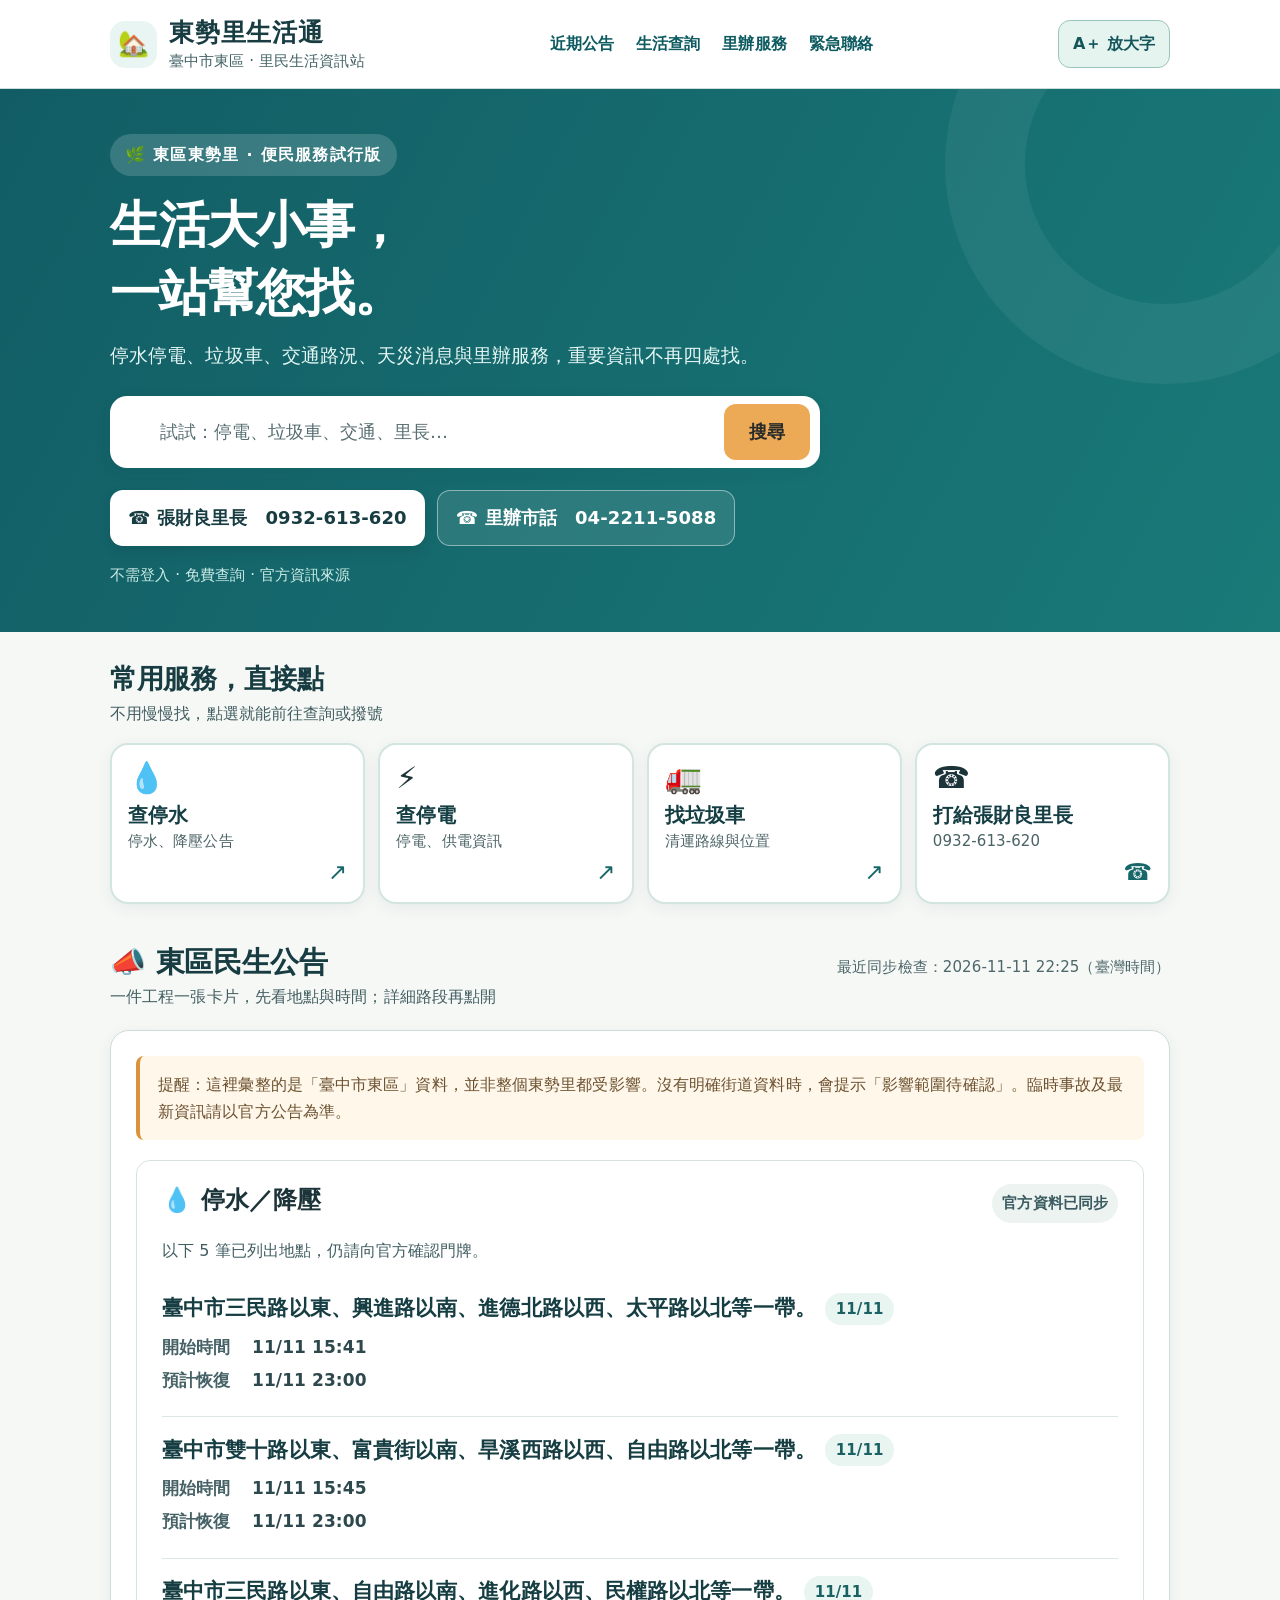
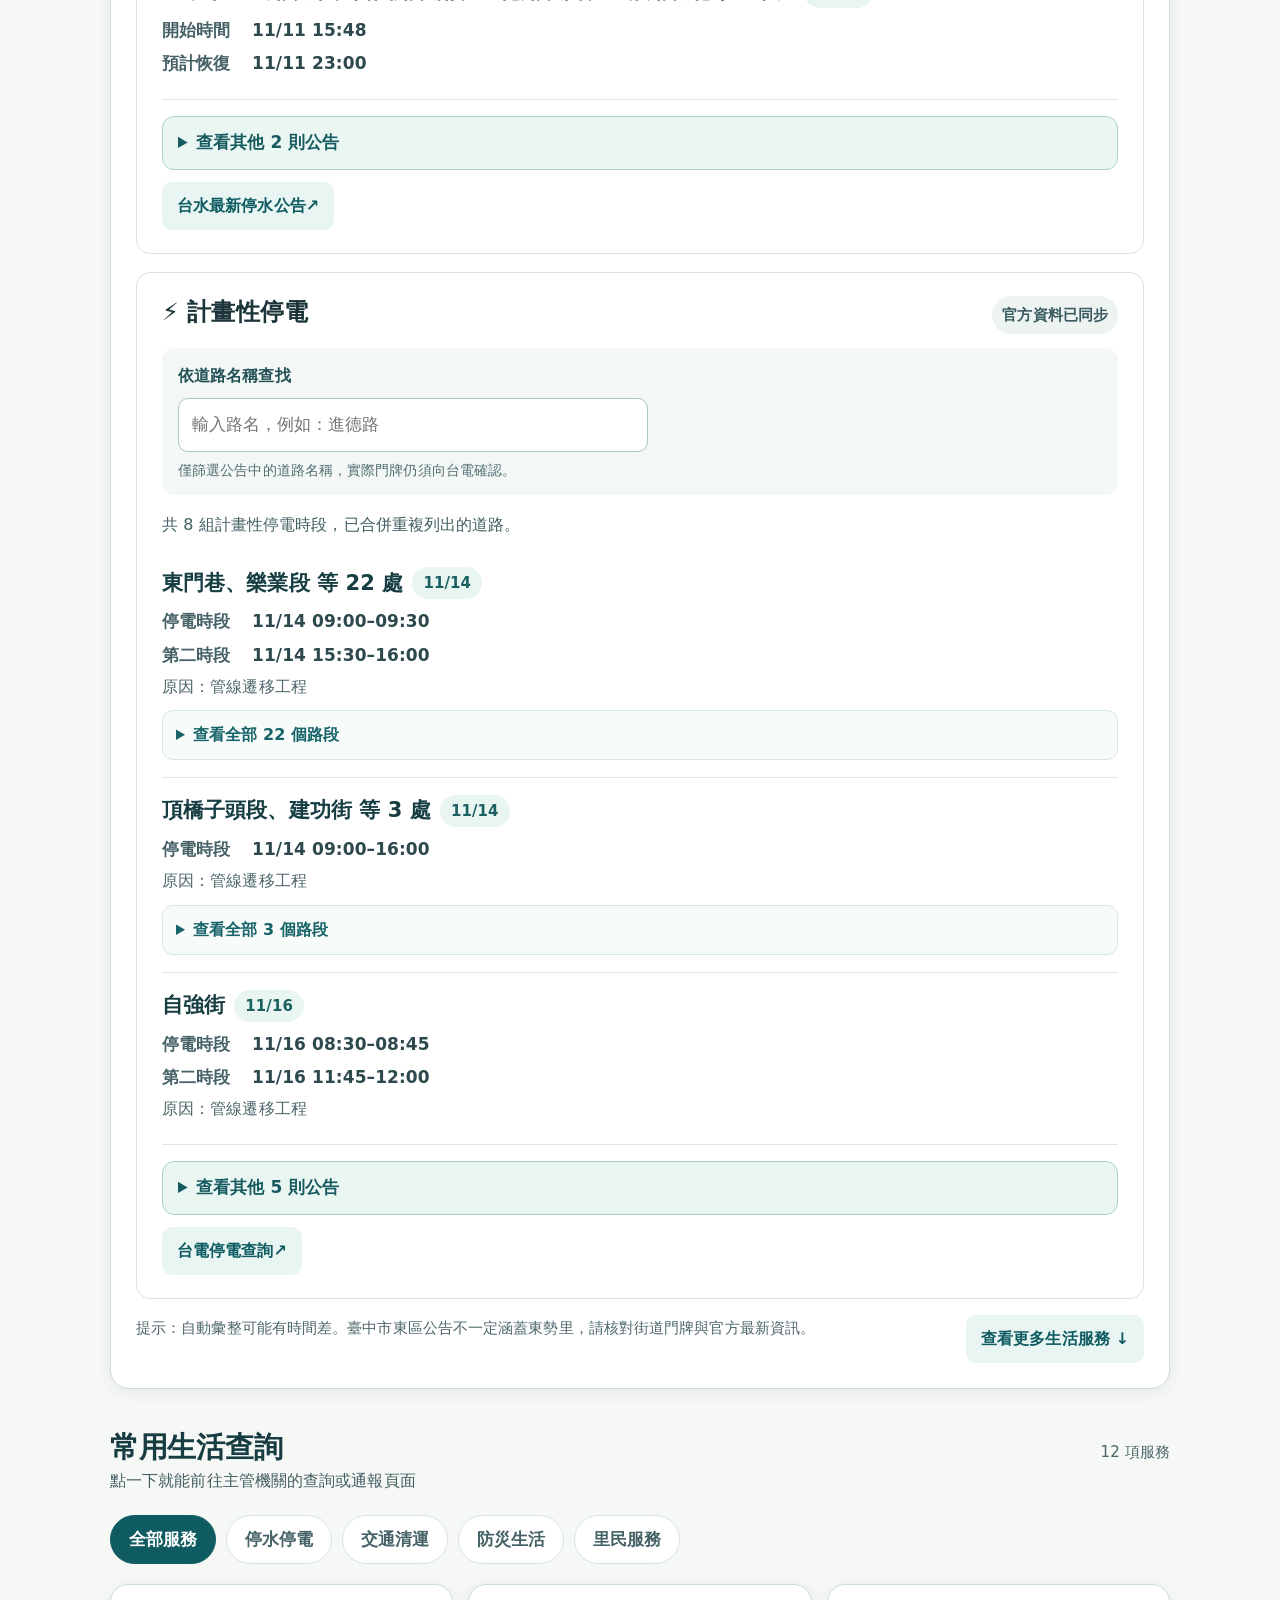
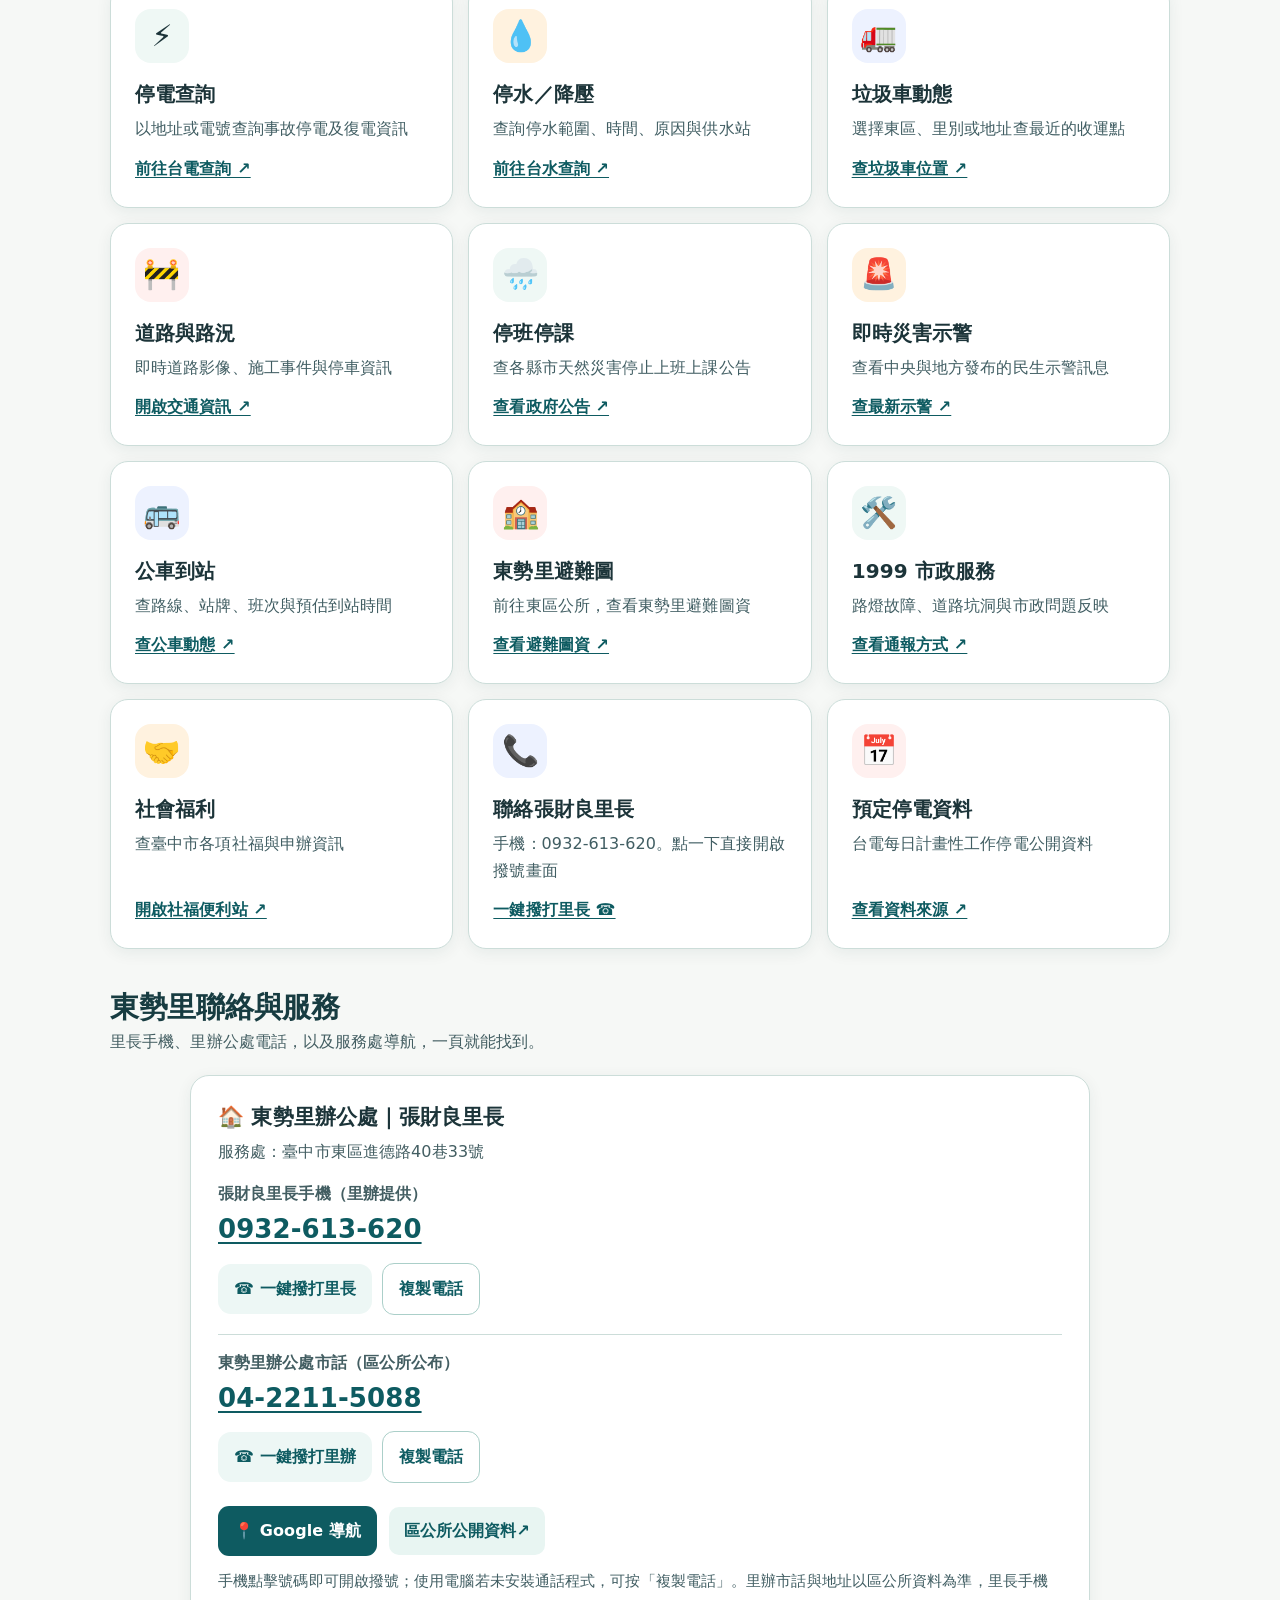
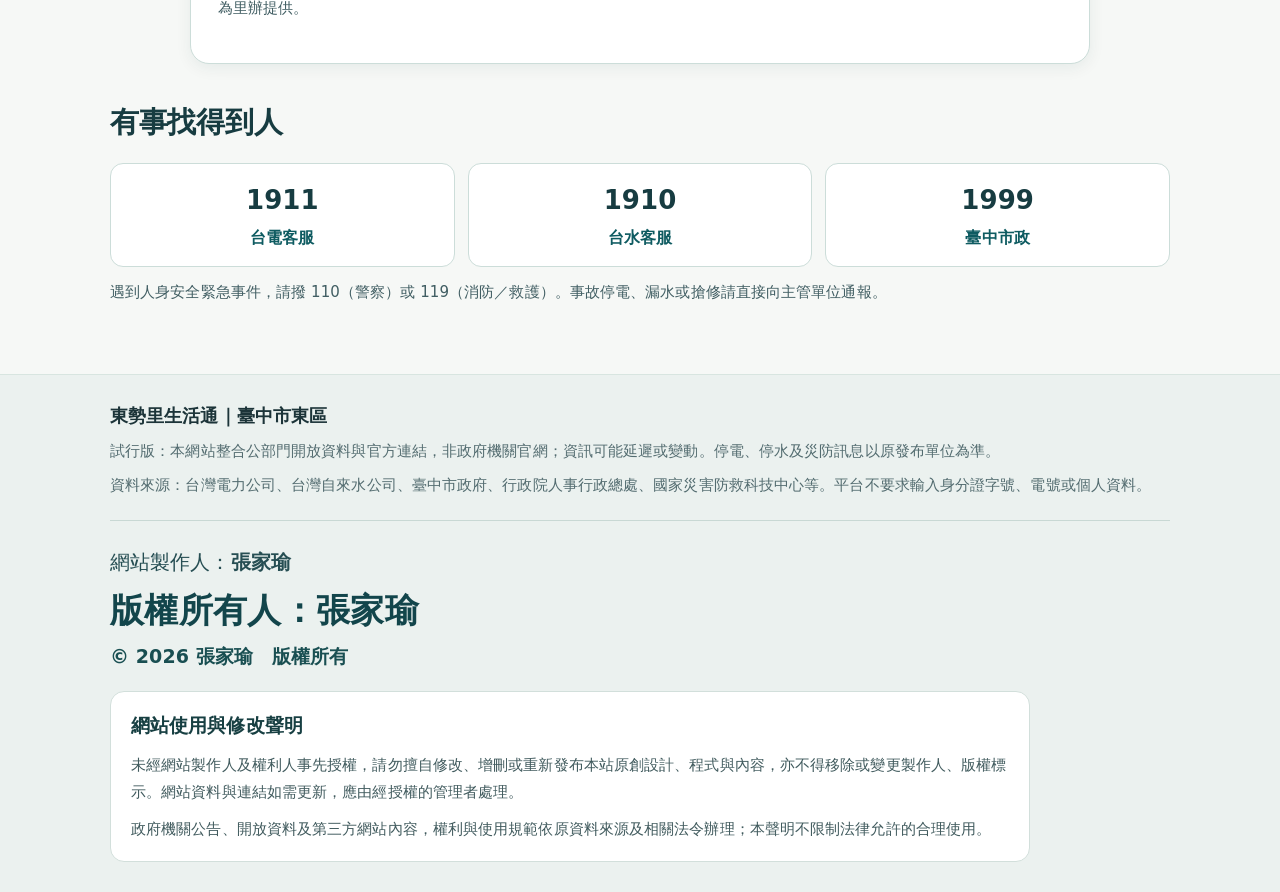
==== commit 9e64a822: "Restore readable synchronization timestamp in new notice layout" ====
--- a/dongshi-lifehub/index.html
+++ b/dongshi-lifehub/index.html
@@ -466,6 +466,7 @@
       const n=document.createElement(tag);n.textContent=safeText(txt);if(cls)n.className=cls;return n;
     };
     const place=v=>clean(v).replace(/^(?:臺中市|台中市)東區/,'').trim();
+    const humanDate=raw=>clean(raw).replace('T',' ').replace(/\+08:00$/,'').slice(0,16);
     function shortTime(v){
       const s=clean(v);
       if(!s)return '';
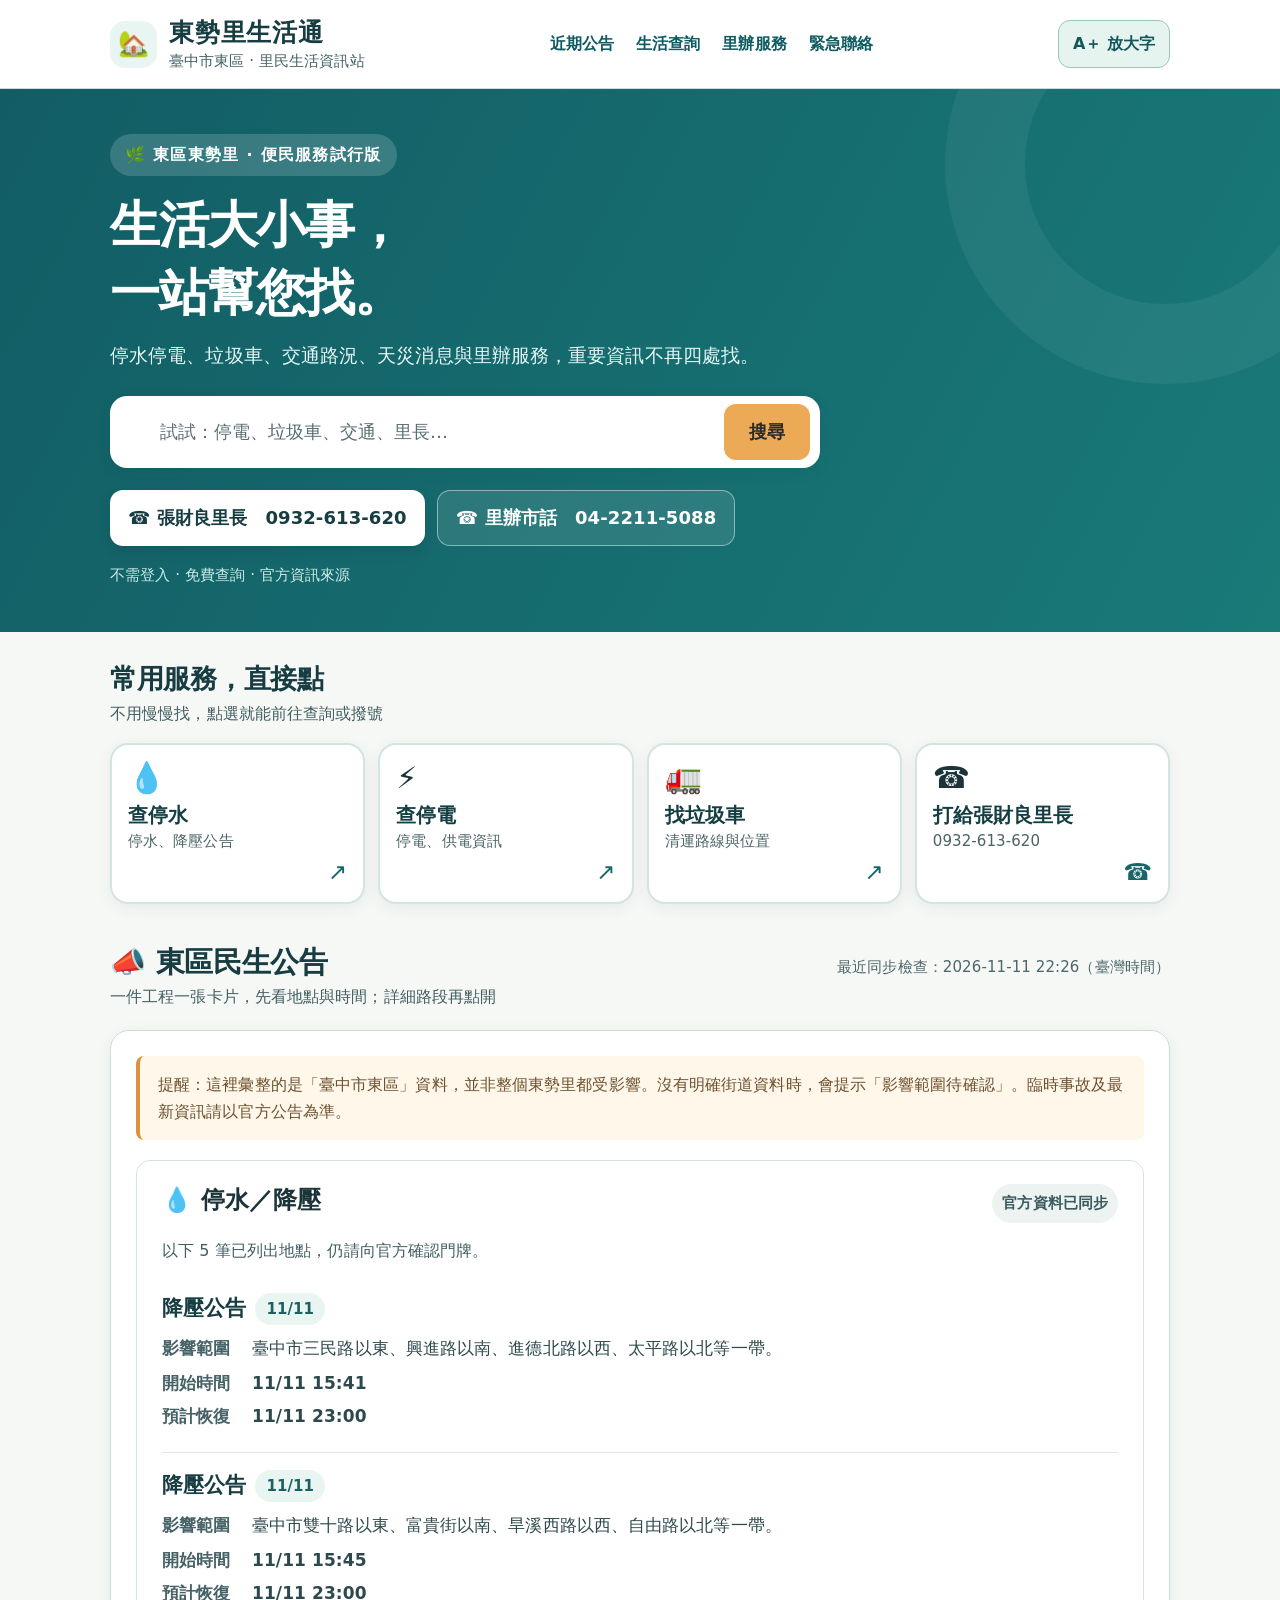
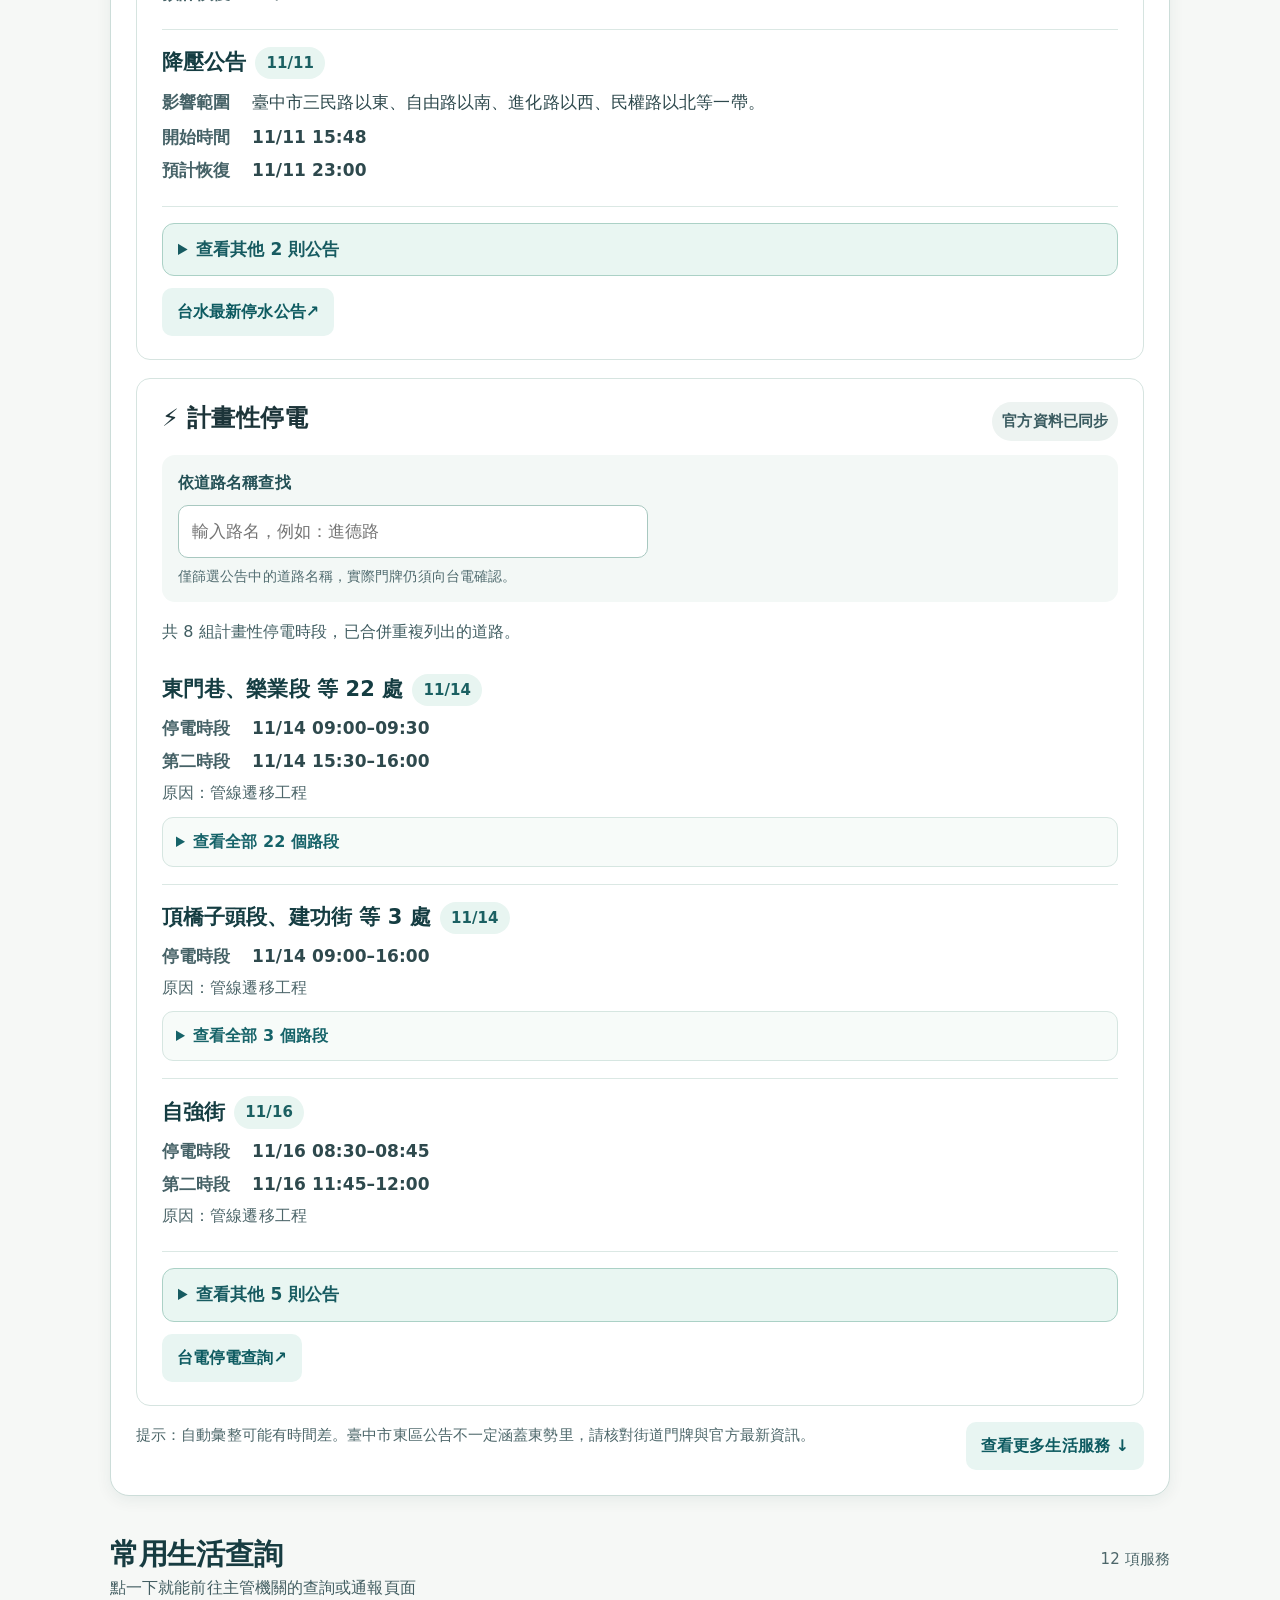
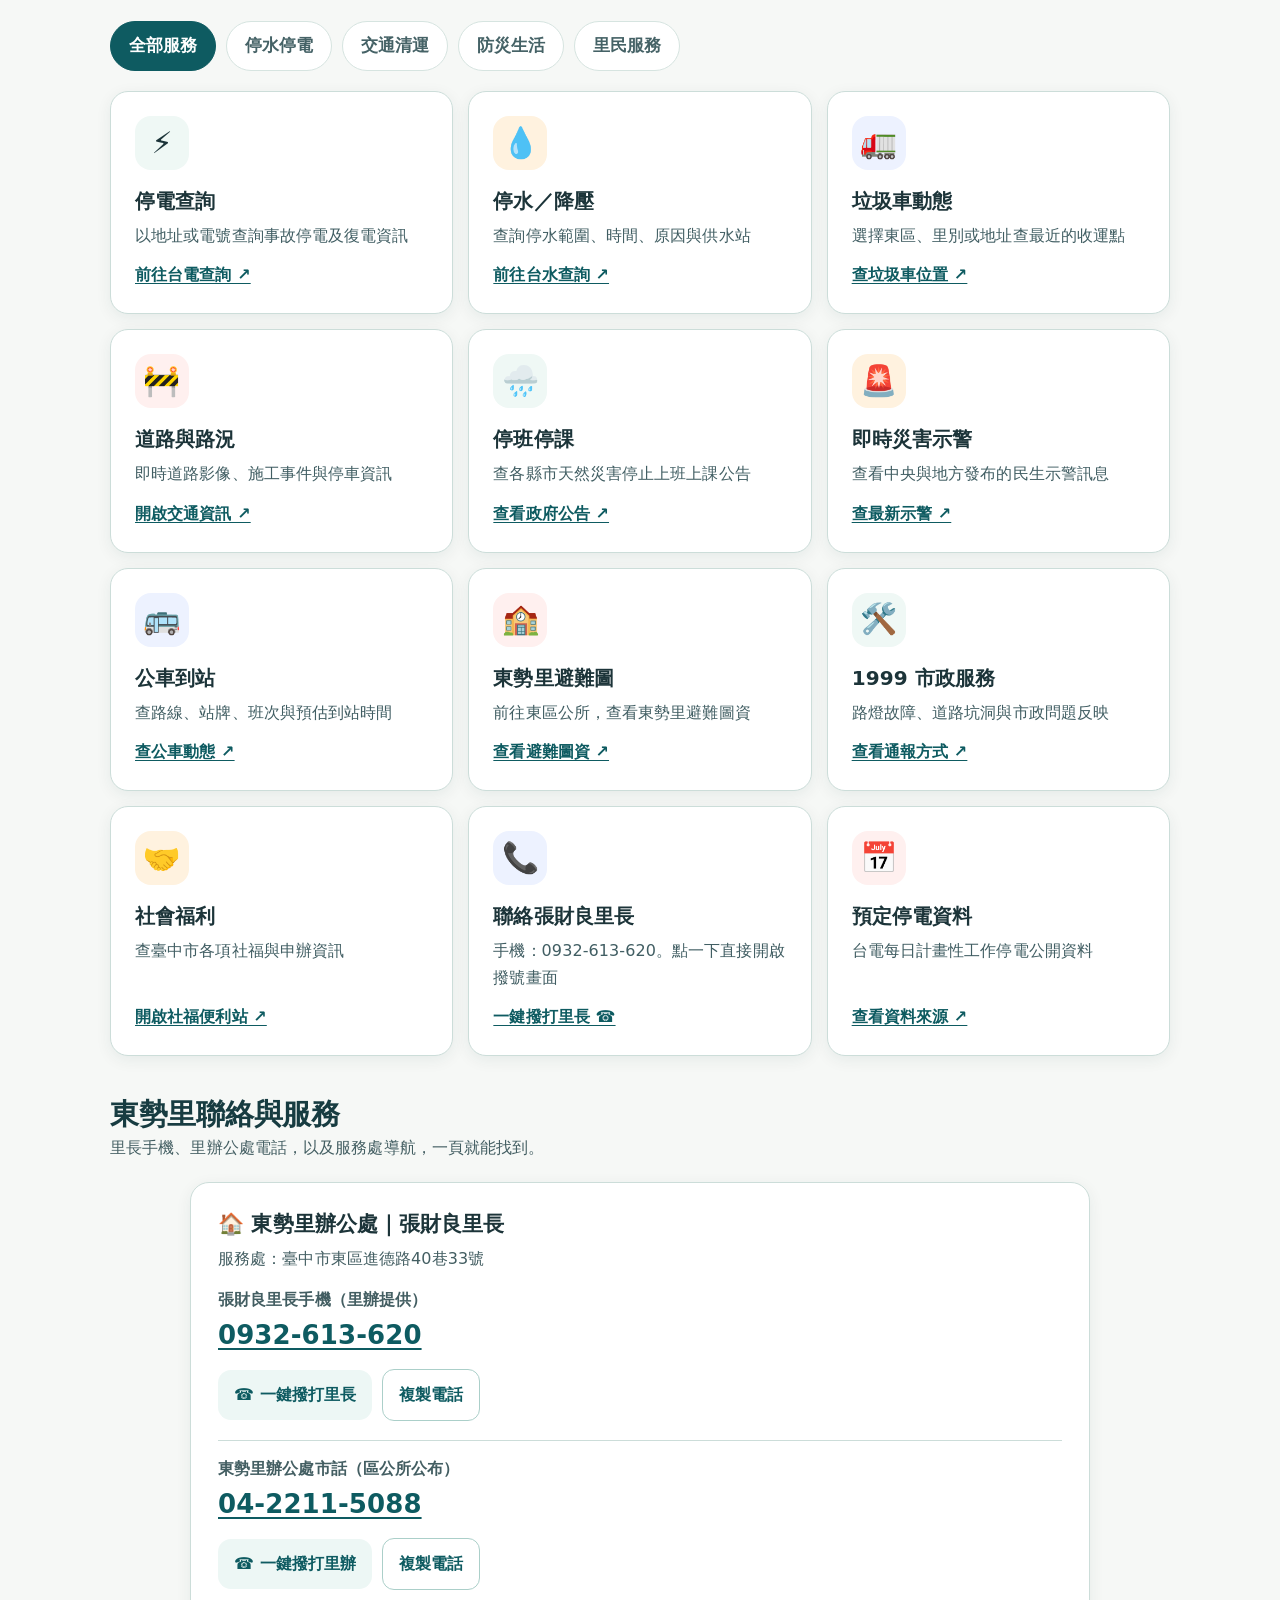
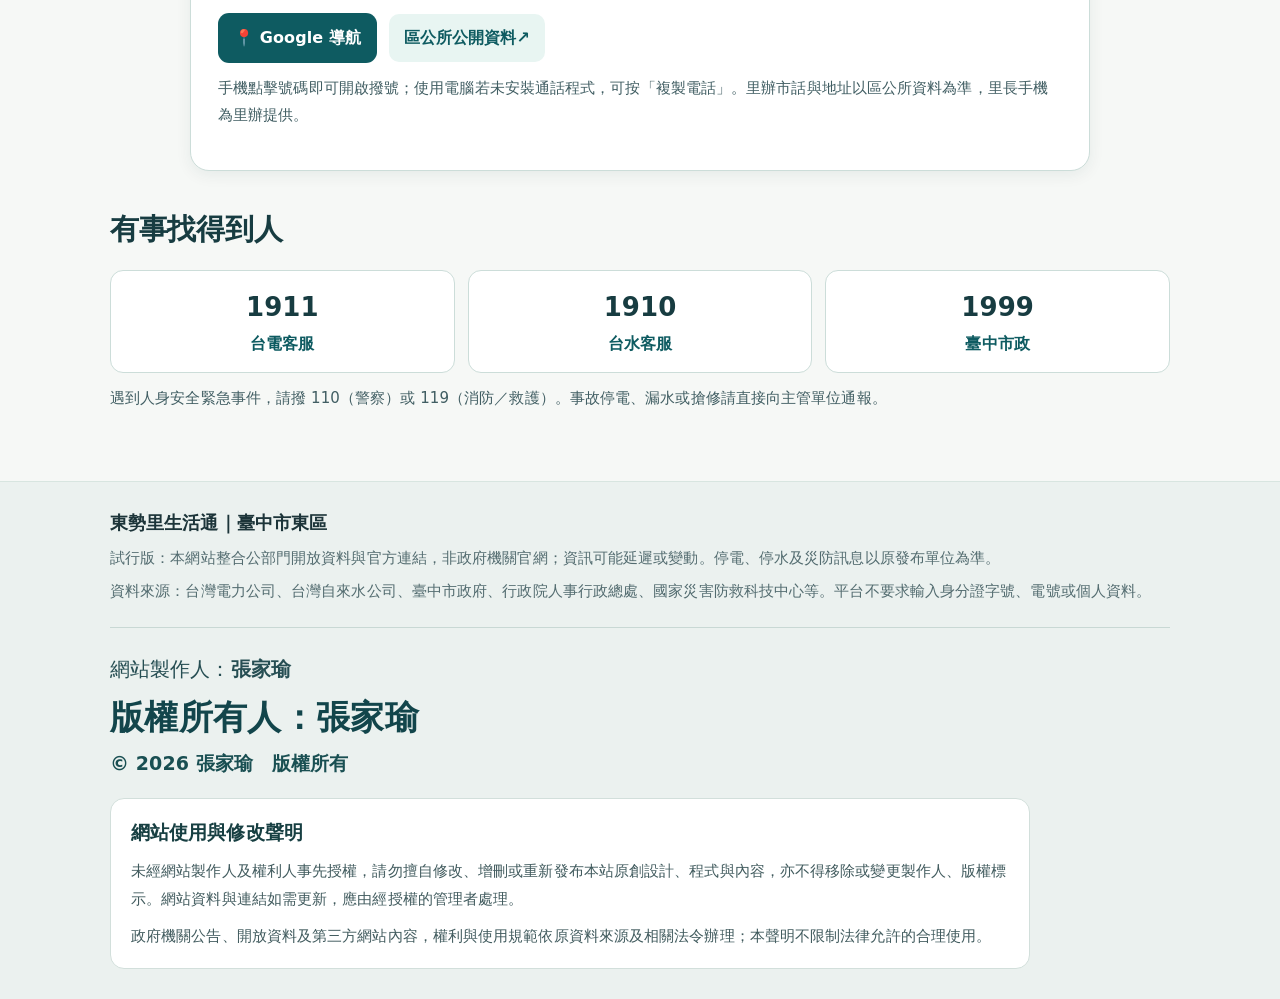
==== commit 2ff8b8b4: "Separate long water-supply affected areas from notice titles" ====
--- a/dongshi-lifehub/index.html
+++ b/dongshi-lifehub/index.html
@@ -279,6 +279,7 @@
 .feed-event-line{font-size:17px;line-height:1.65;color:#2e494d;margin:5px 0}
 .feed-event-line .event-label{display:inline-block;min-width:90px;color:#466267;font-weight:700}
 .feed-event-line .event-value{font-weight:750}
+.feed-event-line.scope .event-value{font-weight:550;line-height:1.8}
 .feed-event-reason{font-size:16px;line-height:1.65;color:#4d666a;margin:5px 0}
 .feed-expand{border:1px solid #d6e6e1;background:#f7fbf9;border-radius:11px;padding:10px 13px;margin-top:10px}
 .feed-expand summary{cursor:pointer;color:#166369;font-size:16px;font-weight:800}
@@ -491,13 +492,13 @@
     function eventCard(item,source){
       const n=el('article','','feed-event'),heading=el('div','','feed-event-heading');
       const roads=source==='power'?item.areas:[place(item.area)].filter(Boolean);
-      const label=!roads.length?'影響範圍待確認':roads.length===1?roads[0]:roads.slice(0,2).join('、')+' 等 '+roads.length+' 處';
+      const label=source==='water'?(clean(item.type)||'停水／降壓')+'公告':(!roads.length?'影響範圍待確認':roads.length===1?roads[0]:roads.slice(0,2).join('、')+' 等 '+roads.length+' 處');
       heading.appendChild(el('strong',label,'feed-event-place'));
       const d=day(item.start);if(d)heading.appendChild(el('span',d,'feed-event-date'));
       n.appendChild(heading);
       const line=(label,value)=>{
         if(!value)return;
-        const row=el('p','','feed-event-line');
+        const row=el('p','','feed-event-line'+(label==='影響範圍'?' scope':''));
         row.appendChild(el('span',label,'event-label'));
         row.appendChild(el('span',value,'event-value'));
         n.appendChild(row);
@@ -506,6 +507,7 @@
         line('停電時段',shortTime(item.start));
         line('第二時段',shortTime(item.end));
       }else{
+        line('影響範圍',roads[0]||'官方未提供詳細路段');
         line('開始時間',shortTime(item.start));
         line('預計恢復',shortTime(item.end));
       }
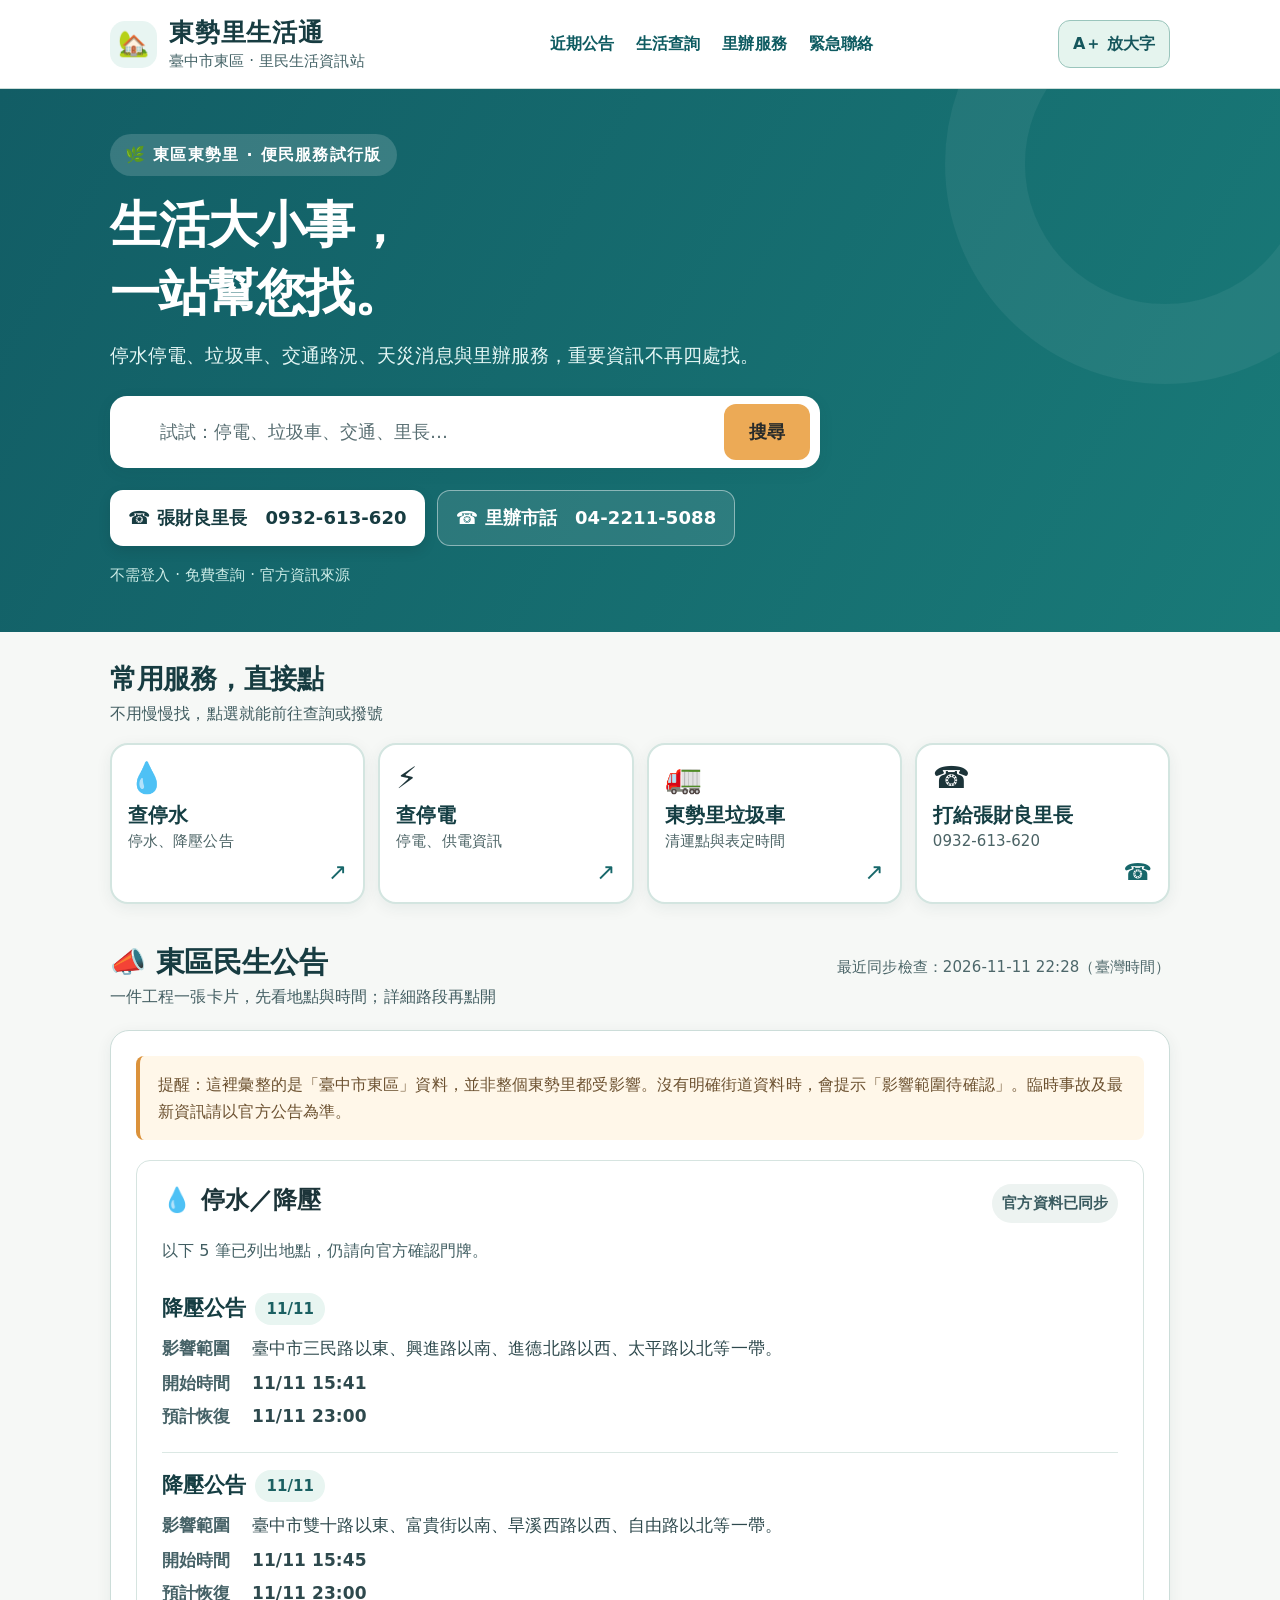
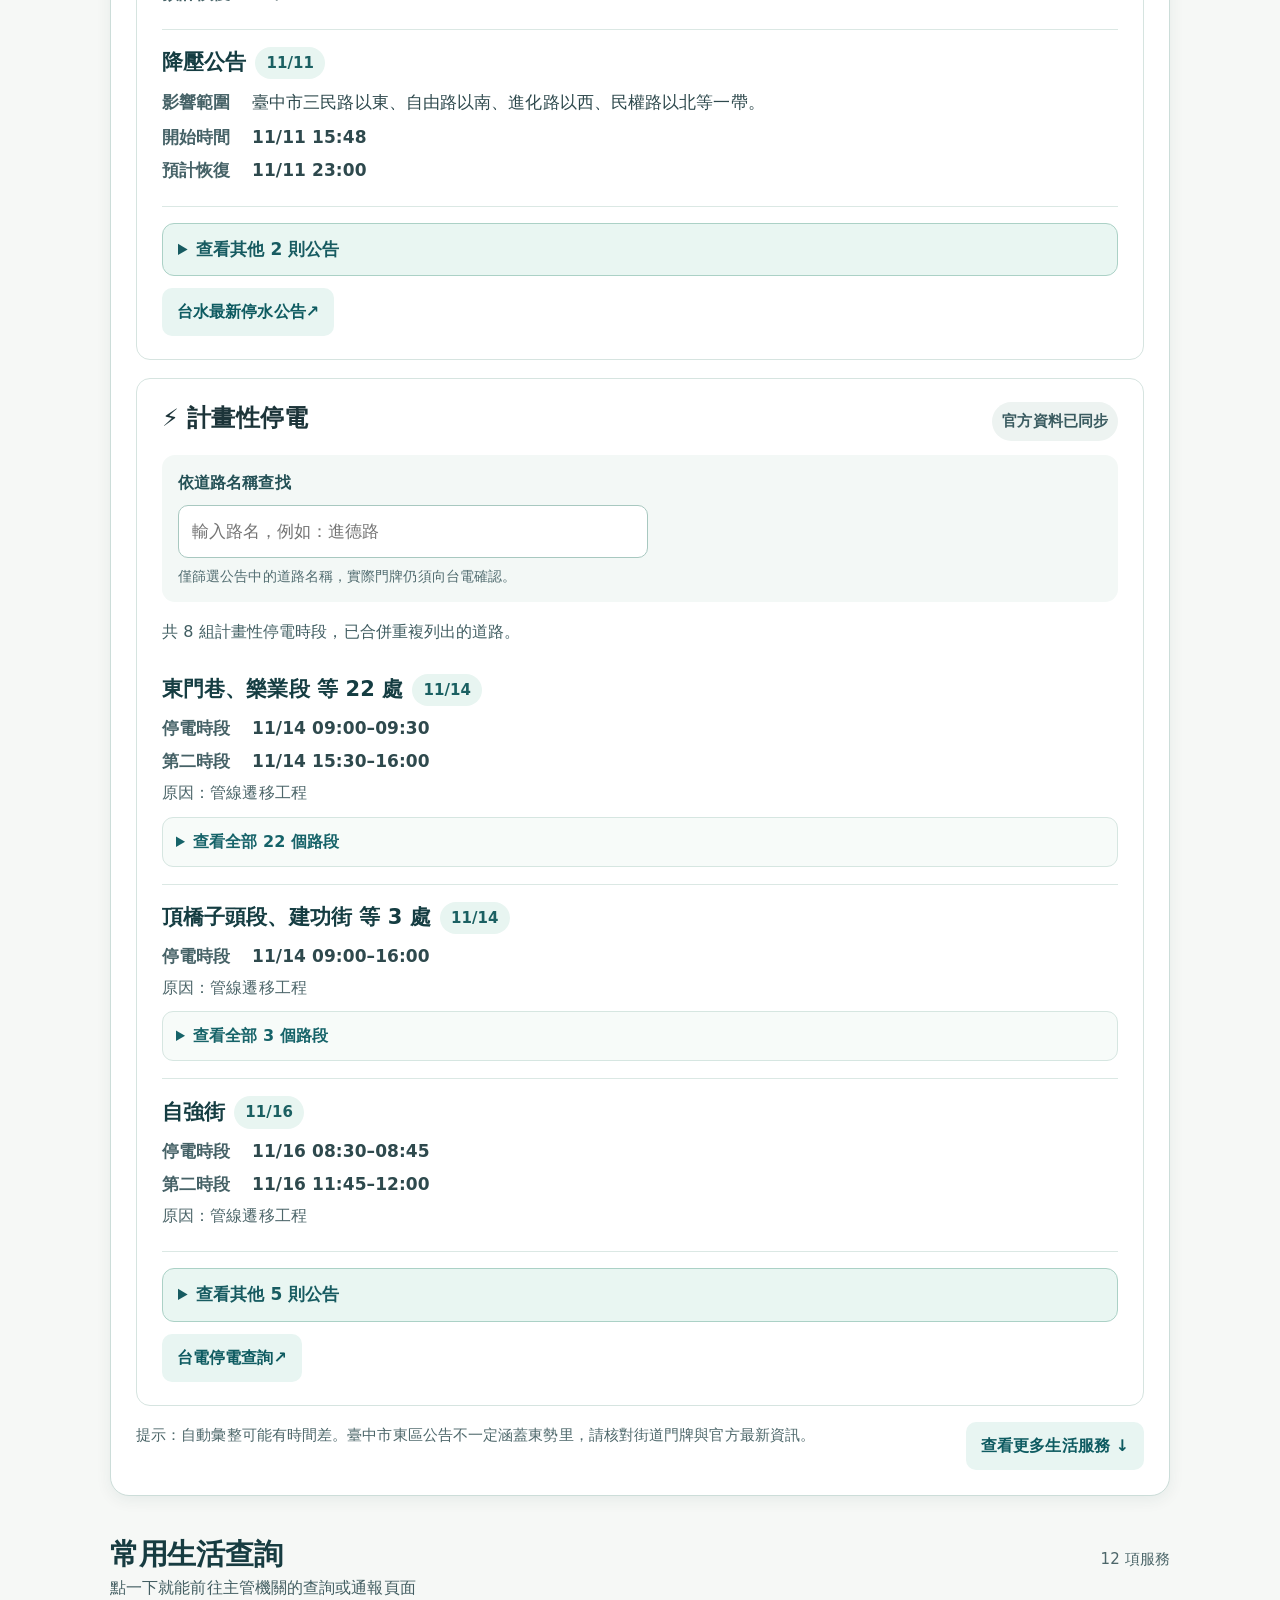
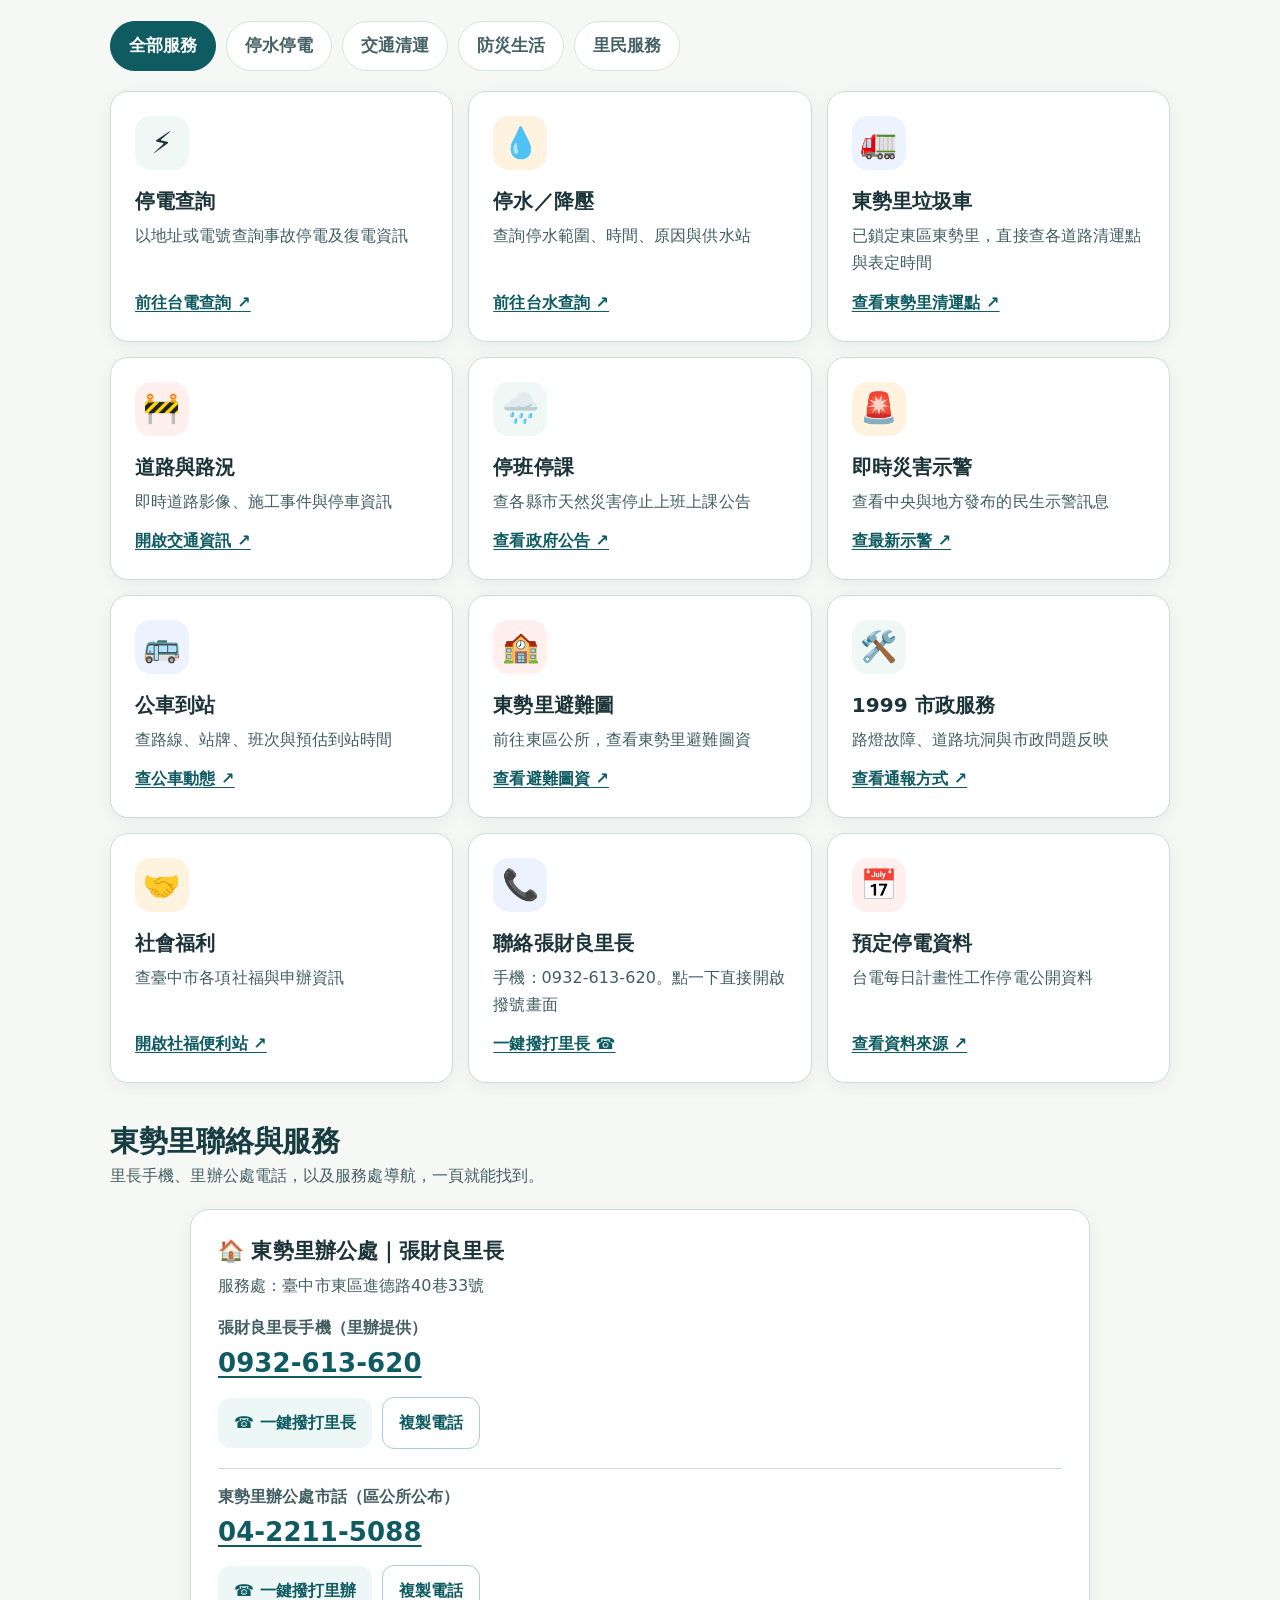
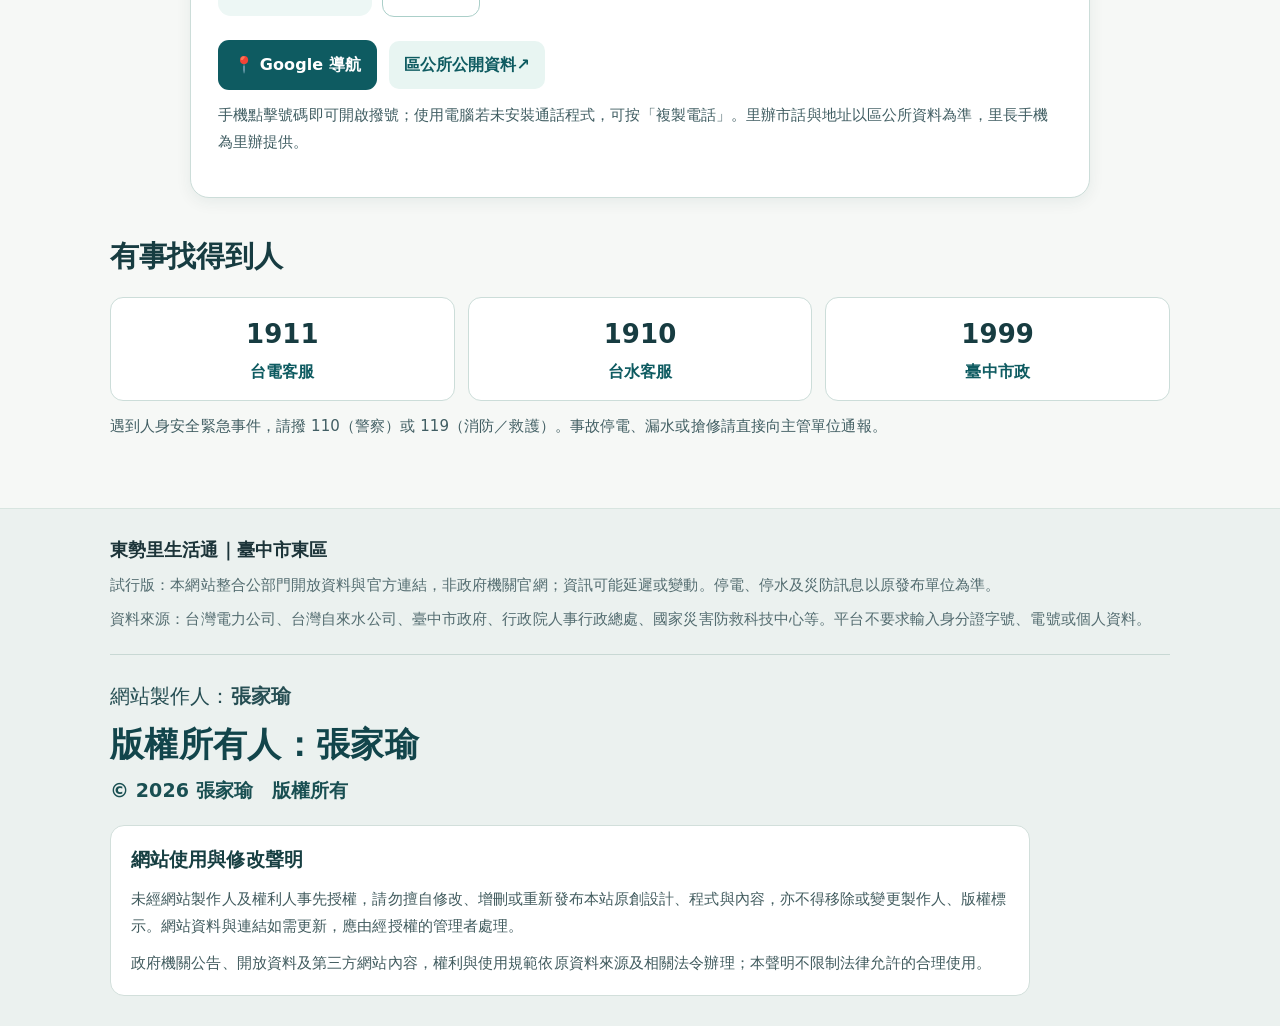
==== commit 54842738: "Link garbage buttons directly to Dongshi Li-specific stop finder" ====
--- a/dongshi-lifehub/index.html
+++ b/dongshi-lifehub/index.html
@@ -333,7 +333,7 @@
       <div class="quick-access-grid">
         <a class="quick-tile" href="https://web.water.gov.tw/wateroff/city/%E8%87%BA%E4%B8%AD%E5%B8%82/index.html" target="_blank" rel="noopener noreferrer" aria-label="前往台水官方停水查詢"><span class="quick-icon" aria-hidden="true">💧</span><span><strong>查停水</strong><small>停水、降壓公告</small></span><span class="quick-arrow" aria-hidden="true">↗</span></a>
         <a class="quick-tile" href="https://service.taipower.com.tw/nds/ndsWeb/ndft112.aspx" target="_blank" rel="noopener noreferrer" aria-label="前往台電官方停電查詢"><span class="quick-icon" aria-hidden="true">⚡</span><span><strong>查停電</strong><small>停電、供電資訊</small></span><span class="quick-arrow" aria-hidden="true">↗</span></a>
-        <a class="quick-tile" href="https://cleaner.epb.taichung.gov.tw/" target="_blank" rel="noopener noreferrer" aria-label="前往臺中市垃圾車動態查詢"><span class="quick-icon" aria-hidden="true">🚛</span><span><strong>找垃圾車</strong><small>清運路線與位置</small></span><span class="quick-arrow" aria-hidden="true">↗</span></a>
+        <a class="quick-tile" href="./garbage.html" aria-label="直接查看東區東勢里垃圾車清運點與時間"><span class="quick-icon" aria-hidden="true">🚛</span><span><strong>東勢里垃圾車</strong><small>清運點與表定時間</small></span><span class="quick-arrow" aria-hidden="true">↗</span></a>
         <a class="quick-tile" href="tel:0932613620" aria-label="撥打張財良里長，0932-613-620"><span class="quick-icon" aria-hidden="true">☎️</span><span><strong>打給張財良里長</strong><small>0932-613-620</small></span><span class="quick-arrow" aria-hidden="true">☎</span></a>
       </div>
     </section>
@@ -362,7 +362,7 @@
       <div class="services" id="serviceGrid">
         <a class="service" data-category="utilities" data-search="停電 電力 台電 電號 事故 故障 1911" href="https://service.taipower.com.tw/nds/ndsWeb/ndft112.aspx" target="_blank" rel="noopener noreferrer"><span class="emoji">⚡</span><h3>停電查詢</h3><p>以地址或電號查詢事故停電及復電資訊</p><span class="go">前往台電查詢 ↗</span></a>
         <a class="service" data-category="utilities" data-search="停水 自來水 水壓 降壓 台水 1910" href="https://web.water.gov.tw/wateroff/city/%E8%87%BA%E4%B8%AD%E5%B8%82/index.html" target="_blank" rel="noopener noreferrer"><span class="emoji">💧</span><h3>停水／降壓</h3><p>查詢停水範圍、時間、原因與供水站</p><span class="go">前往台水查詢 ↗</span></a>
-        <a class="service" data-category="traffic" data-search="垃圾車 清運 資源回收 廚餘 收垃圾 東區 路線" href="https://cleaner.epb.taichung.gov.tw/" target="_blank" rel="noopener noreferrer"><span class="emoji">🚛</span><h3>垃圾車動態</h3><p>選擇東區、里別或地址查最近的收運點</p><span class="go">查垃圾車位置 ↗</span></a>
+        <a class="service" data-category="traffic" data-search="垃圾車 清運 資源回收 廚餘 收垃圾 東勢里 東區 路線 清運點 時間 垃圾車動態" href="./garbage.html"><span class="emoji">🚛</span><h3>東勢里垃圾車</h3><p>已鎖定東區東勢里，直接查各道路清運點與表定時間</p><span class="go">查看東勢里清運點 ↗</span></a>
         <a class="service" data-category="traffic" data-search="道路 路況 交通 塞車 施工 封路 事故 停車" href="https://e-traffic.taichung.gov.tw/ATIS_TCC/ATIS/Index" target="_blank" rel="noopener noreferrer"><span class="emoji">🚧</span><h3>道路與路況</h3><p>即時道路影像、施工事件與停車資訊</p><span class="go">開啟交通資訊 ↗</span></a>
         <a class="service" data-category="safety" data-search="停班 停課 颱風 假 台中市 災害 放假" href="https://www.dgpa.gov.tw/typh/daily/nds.html?uid=56" target="_blank" rel="noopener noreferrer"><span class="emoji">🌧️</span><h3>停班停課</h3><p>查各縣市天然災害停止上班上課公告</p><span class="go">查看政府公告 ↗</span></a>
         <a class="service" data-category="safety" data-search="颱風 豪雨 淹水 災害 警報 地震 示警" href="https://alerts.ncdr.nat.gov.tw/web/alerts/immediate" target="_blank" rel="noopener noreferrer"><span class="emoji">🚨</span><h3>即時災害示警</h3><p>查看中央與地方發布的民生示警訊息</p><span class="go">查最新示警 ↗</span></a>
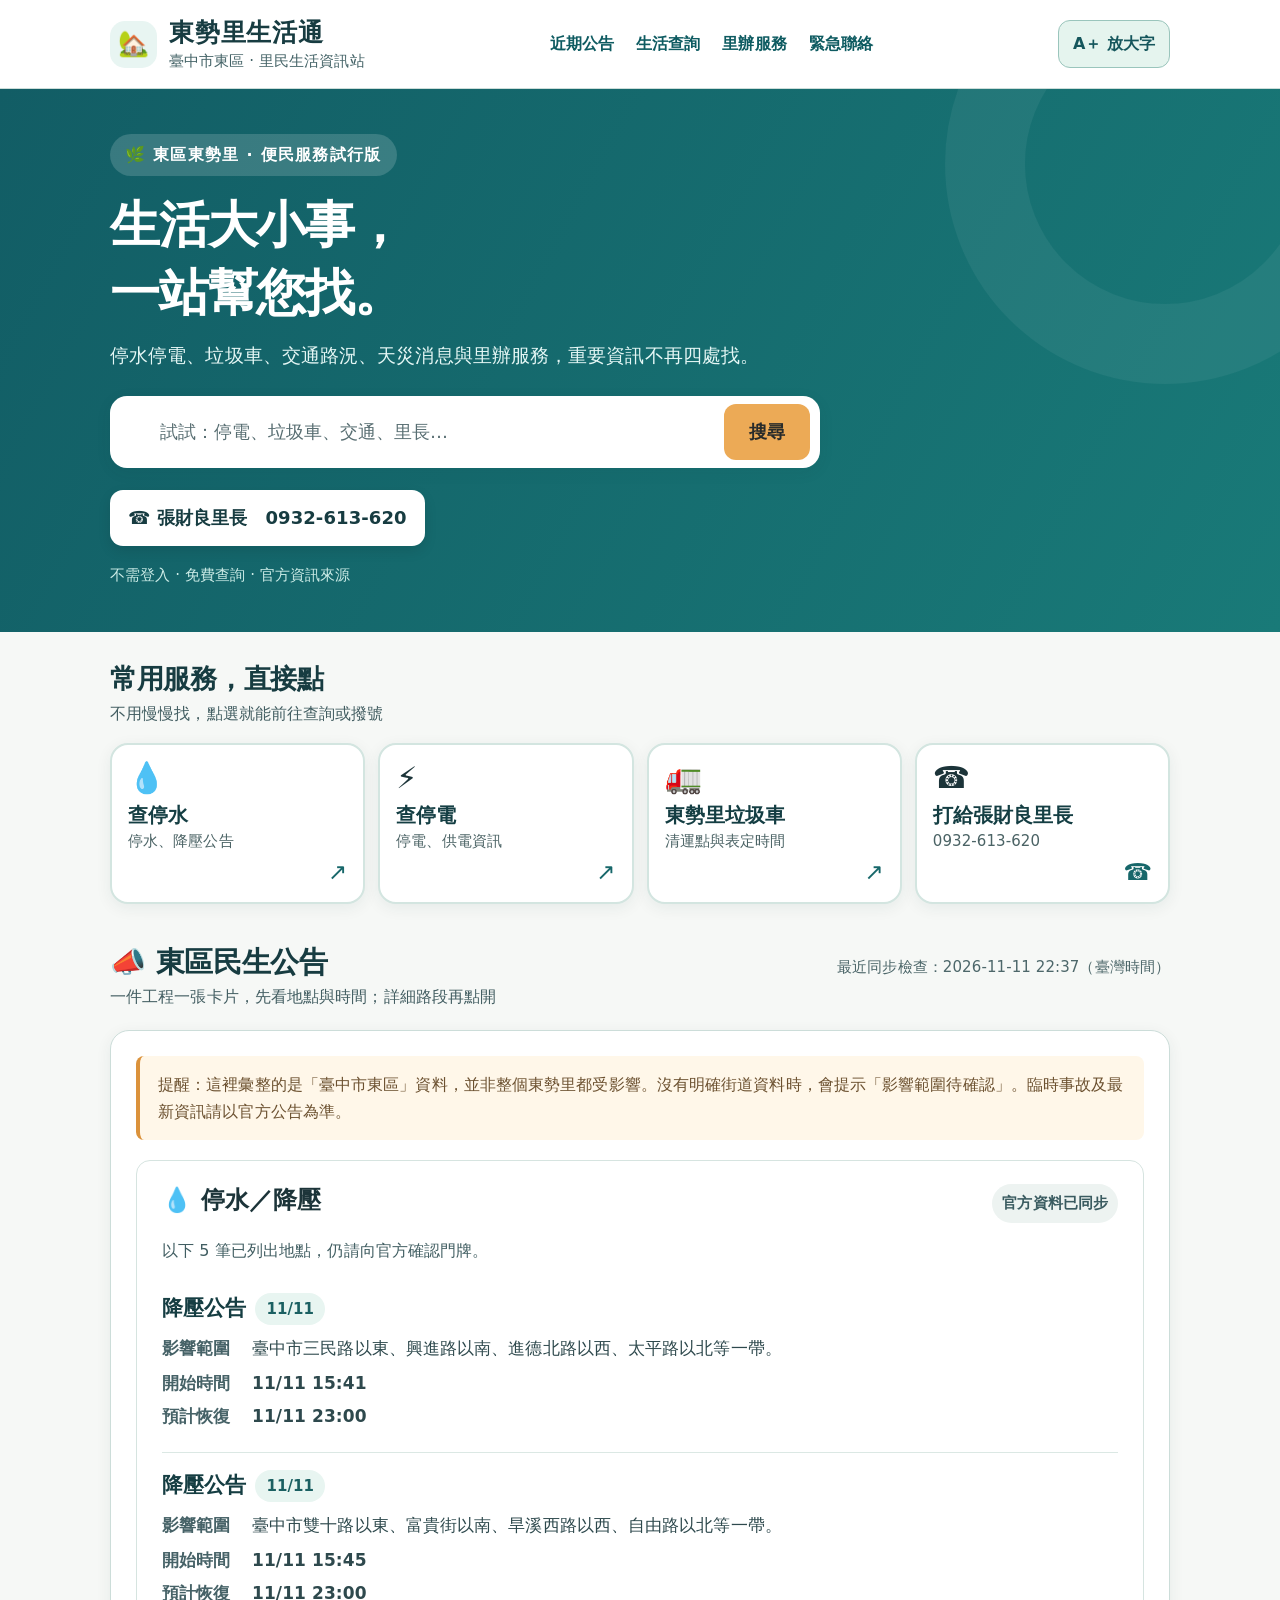
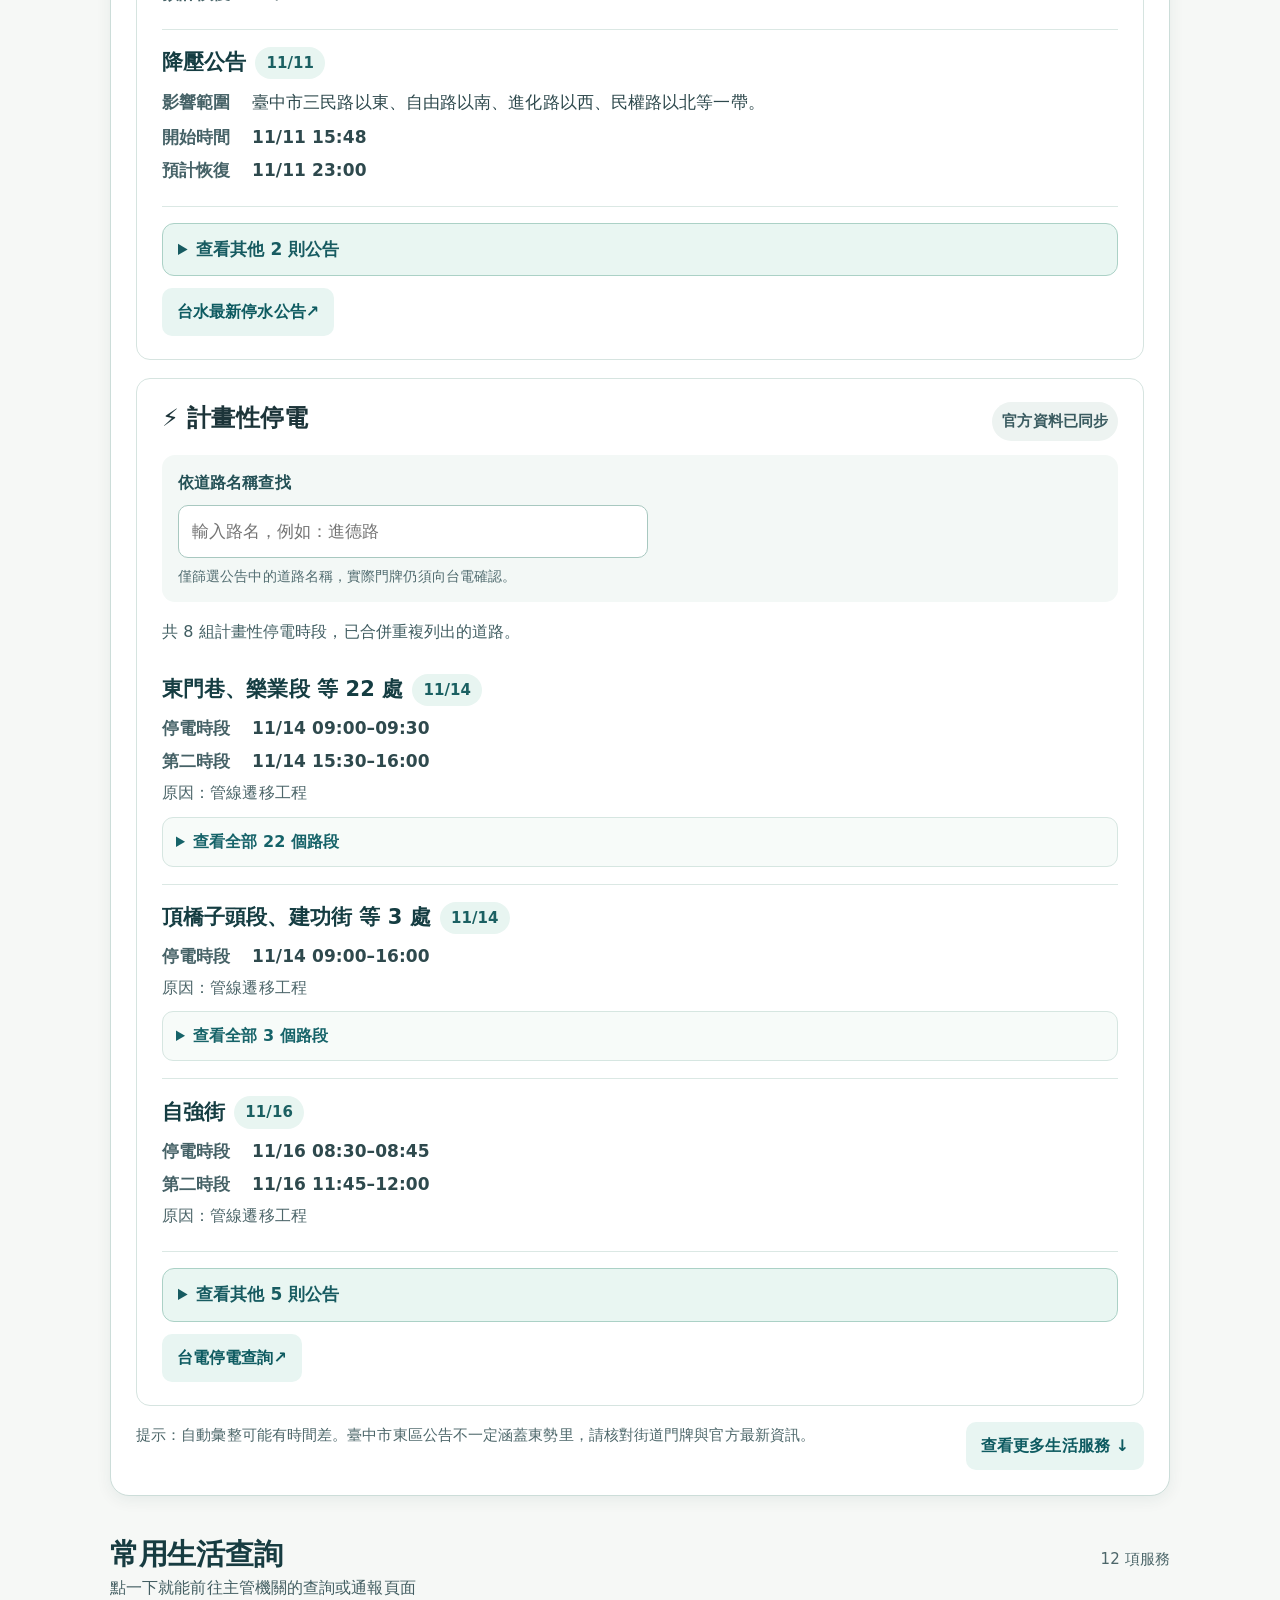
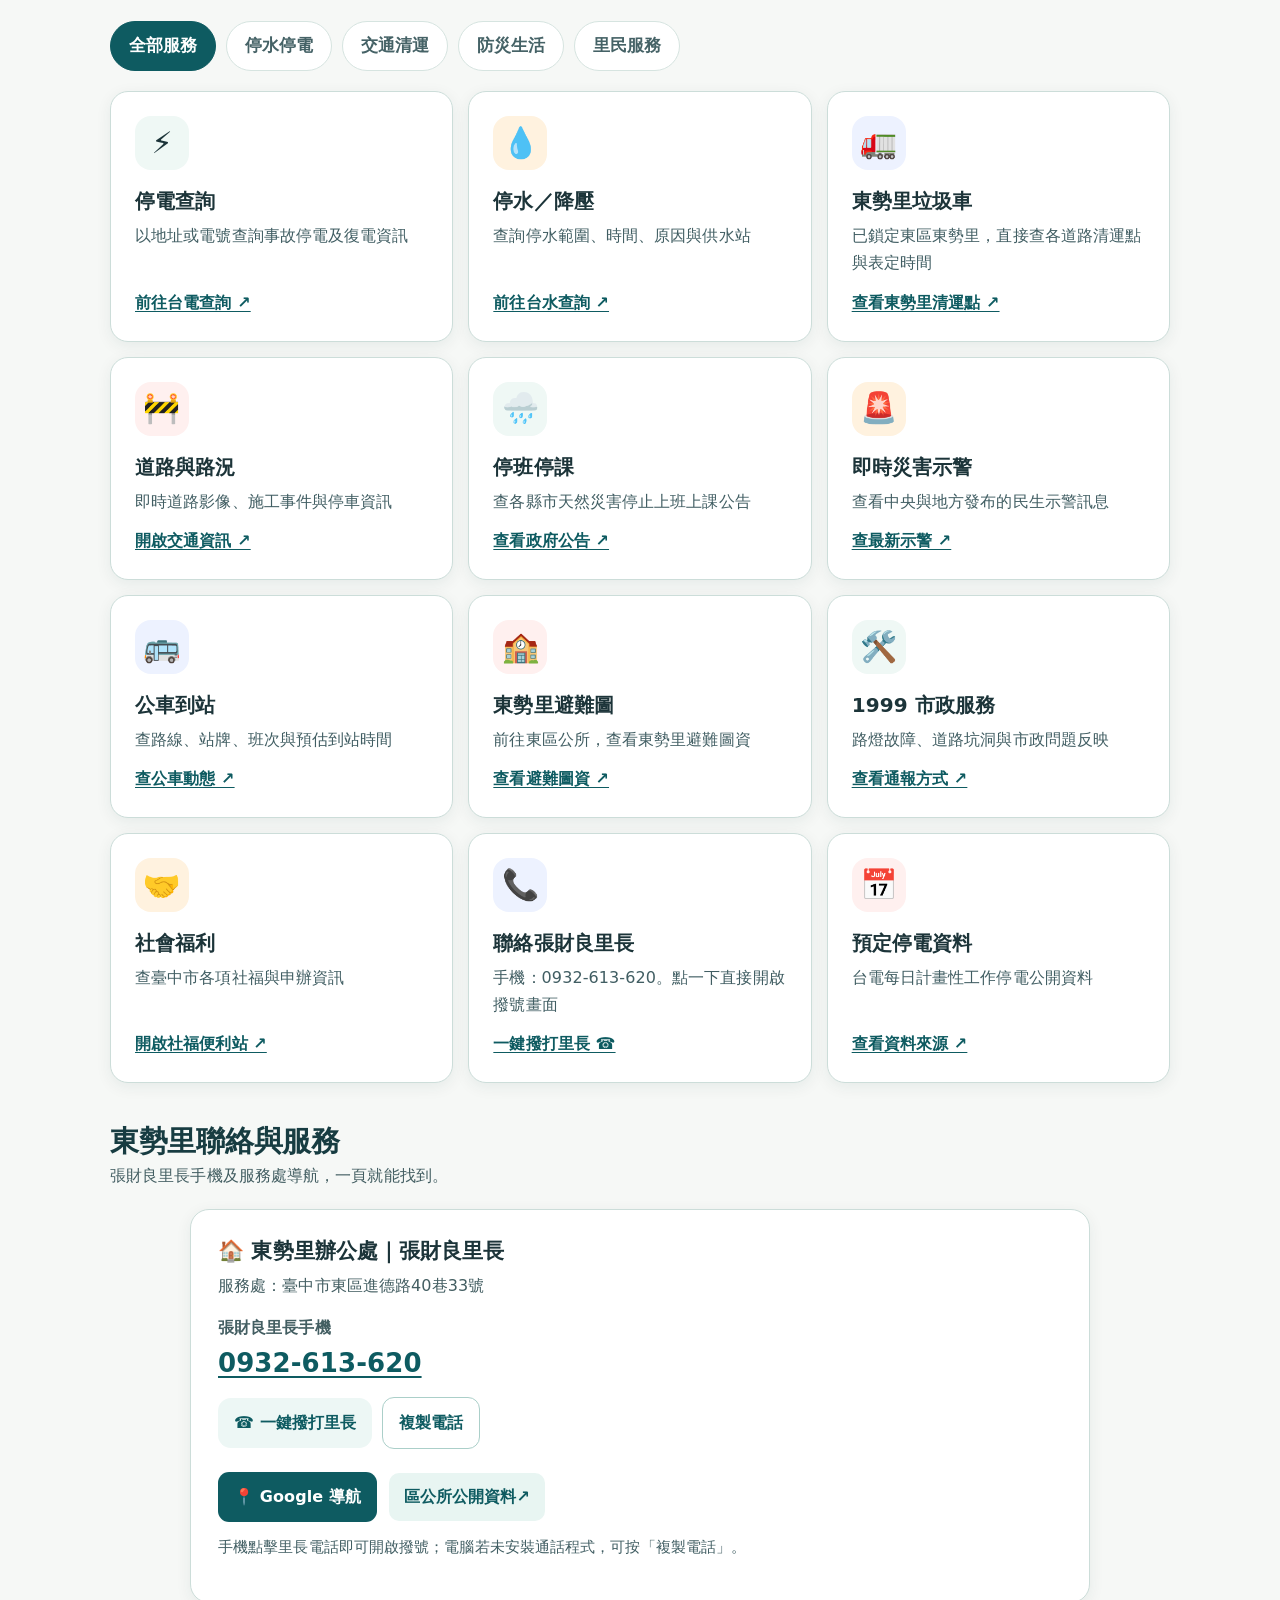
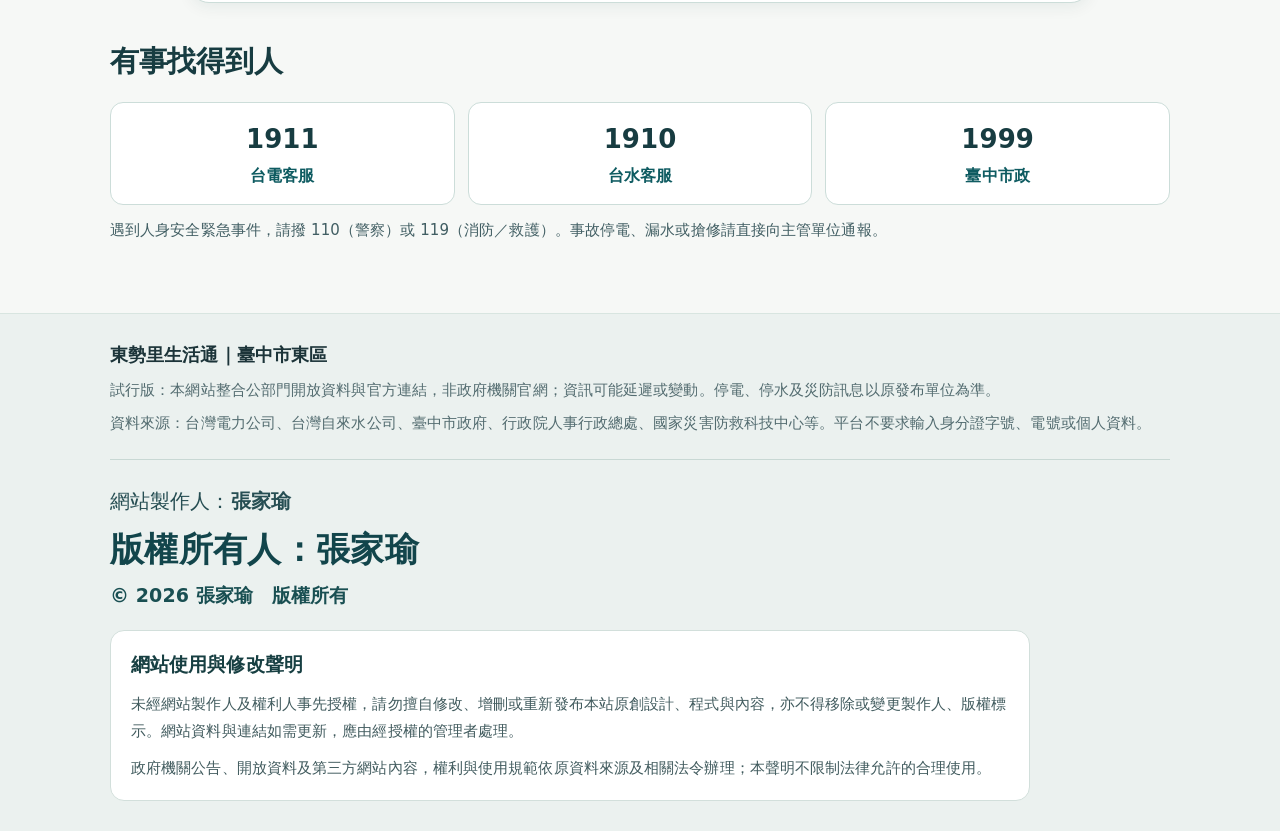
==== commit 26d525d7: "Remove village office landline and retain only chief Chang's mobile contact" ====
--- a/dongshi-lifehub/index.html
+++ b/dongshi-lifehub/index.html
@@ -323,7 +323,6 @@
     </form>
     <div class="hero-actions" aria-label="直接電話聯絡">
       <a class="hero-call" href="tel:0932613620" aria-label="撥打張財良里長手機 0932-613-620">☎ 張財良里長　0932-613-620</a>
-      <a class="hero-call secondary" href="tel:0422115088" aria-label="撥打東勢里辦公處 04-2211-5088">☎ 里辦市話　04-2211-5088</a>
     </div>
     <div class="hero-foot">不需登入 · 免費查詢 · 官方資訊來源</div>
   </div></div>
@@ -377,22 +376,17 @@
     </section>
 
     <section class="section" id="local" aria-labelledby="local-title">
-      <div class="section-head"><div><h2 id="local-title">東勢里聯絡與服務</h2><p class="muted">里長手機、里辦公處電話，以及服務處導航，一頁就能找到。</p></div></div>
+      <div class="section-head"><div><h2 id="local-title">東勢里聯絡與服務</h2><p class="muted">張財良里長手機及服務處導航，一頁就能找到。</p></div></div>
       <div class="split">
         <article class="panel"><h3>🏠 東勢里辦公處｜張財良里長</h3><p class="muted">服務處：臺中市東區進德路40巷33號</p>
           <div class="contact-block">
-            <span class="contact-label">張財良里長手機（里辦提供）</span>
+            <span class="contact-label">張財良里長手機</span>
             <a class="contact-number" href="tel:0932613620" aria-label="撥打張財良里長手機 0932-613-620">0932-613-620</a>
             <div class="contact"><a class="phone" href="tel:0932613620">☎ 一鍵撥打里長</a><button class="copyphone" type="button" data-copy="0932613620" aria-label="複製張財良里長電話 0932-613-620">複製電話</button></div>
           </div>
-          <div class="contact-block">
-            <span class="contact-label">東勢里辦公處市話（區公所公布）</span>
-            <a class="contact-number" href="tel:0422115088" aria-label="撥打東勢里辦公處市話 04-2211-5088">04-2211-5088</a>
-            <div class="contact"><a class="phone" href="tel:0422115088">☎ 一鍵撥打里辦</a><button class="copyphone" type="button" data-copy="0422115088" aria-label="複製東勢里辦公處電話 04-2211-5088">複製電話</button></div>
-          </div>
           <a class="linkbutton" target="_blank" rel="noopener noreferrer" href="https://www.google.com/maps/dir/?api=1&amp;destination=%E8%87%BA%E4%B8%AD%E5%B8%82%E6%9D%B1%E5%8D%80%E9%80%B2%E5%BE%B7%E8%B7%AF40%E5%B7%B733%E8%99%9F">📍 Google 導航</a>
           <a class="small-btn external" target="_blank" rel="noopener noreferrer" href="https://www.east.taichung.gov.tw/1341550/post">區公所公開資料</a>
-          <p class="mini-note">手機點擊號碼即可開啟撥號；使用電腦若未安裝通話程式，可按「複製電話」。里辦市話與地址以區公所資料為準，里長手機為里辦提供。</p>
+          <p class="mini-note">手機點擊里長電話即可開啟撥號；電腦若未安裝通話程式，可按「複製電話」。</p>
         </article>
       </div>
     </section>
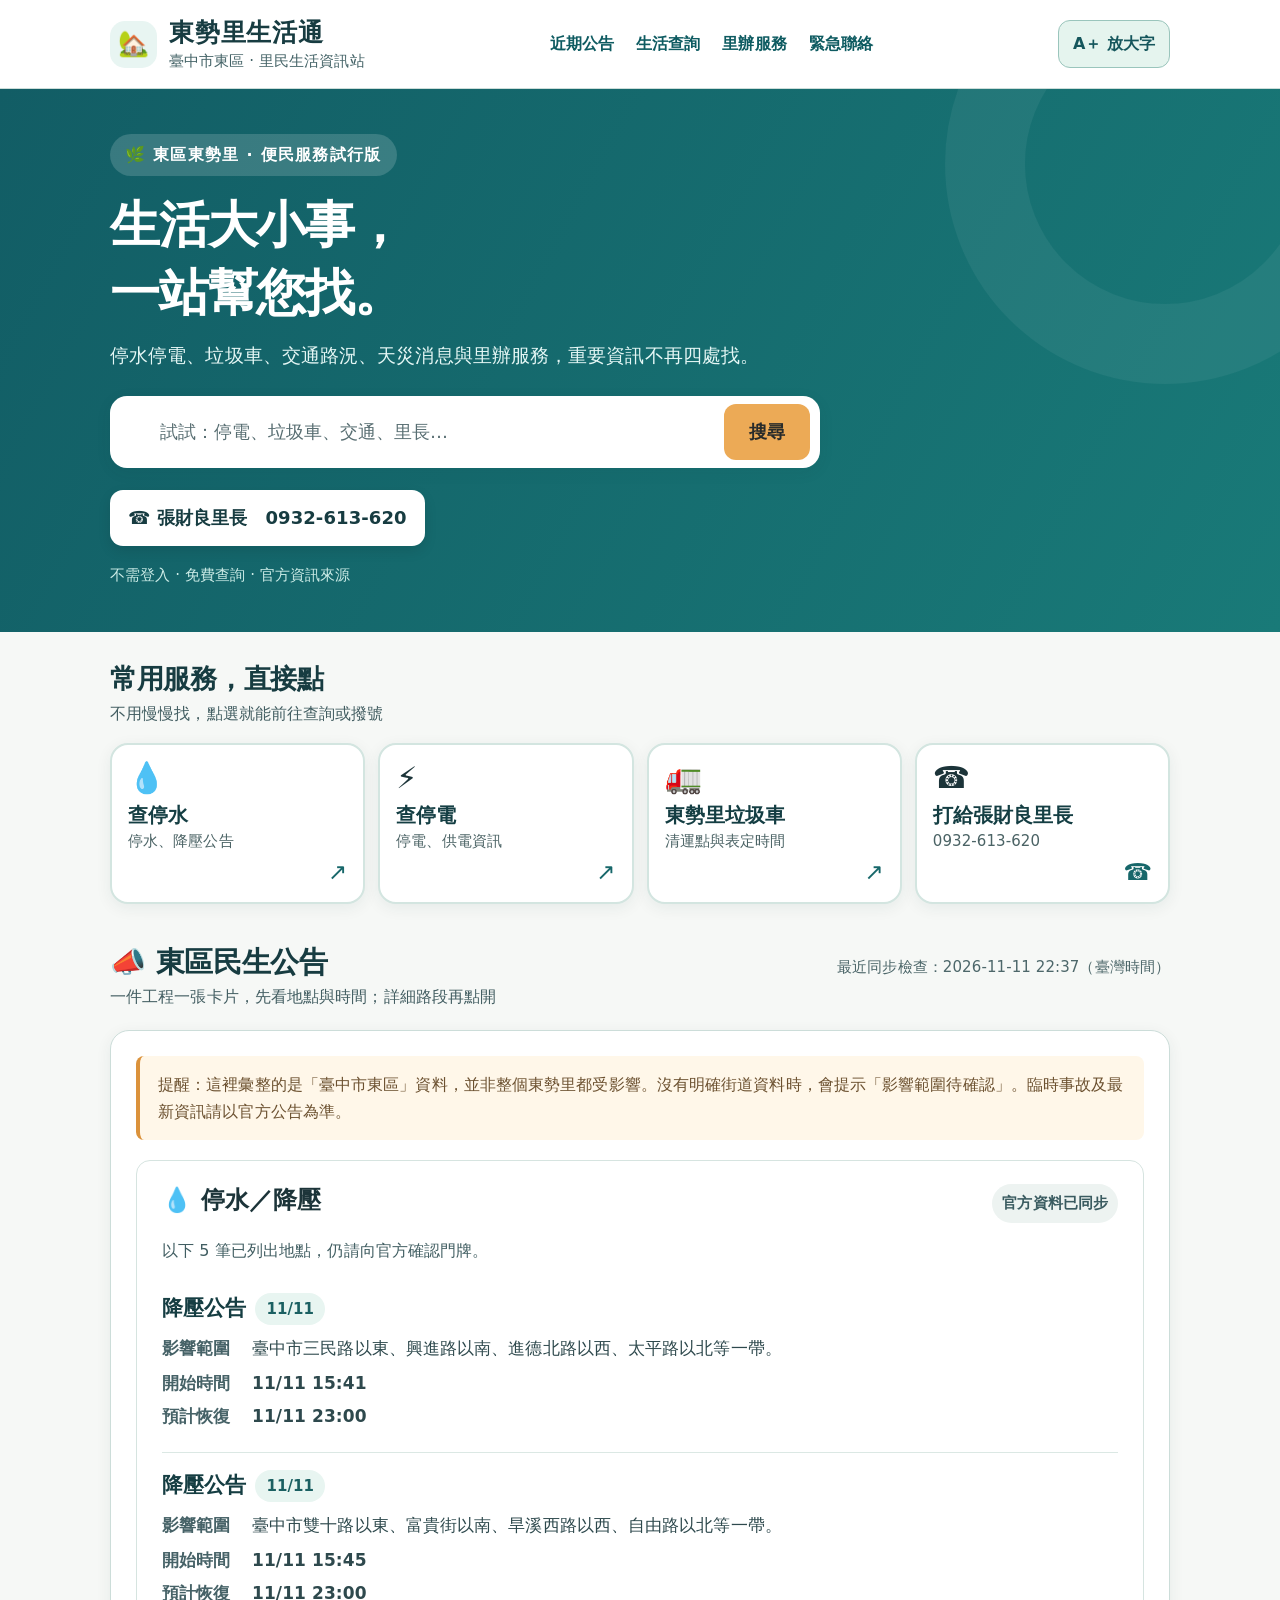
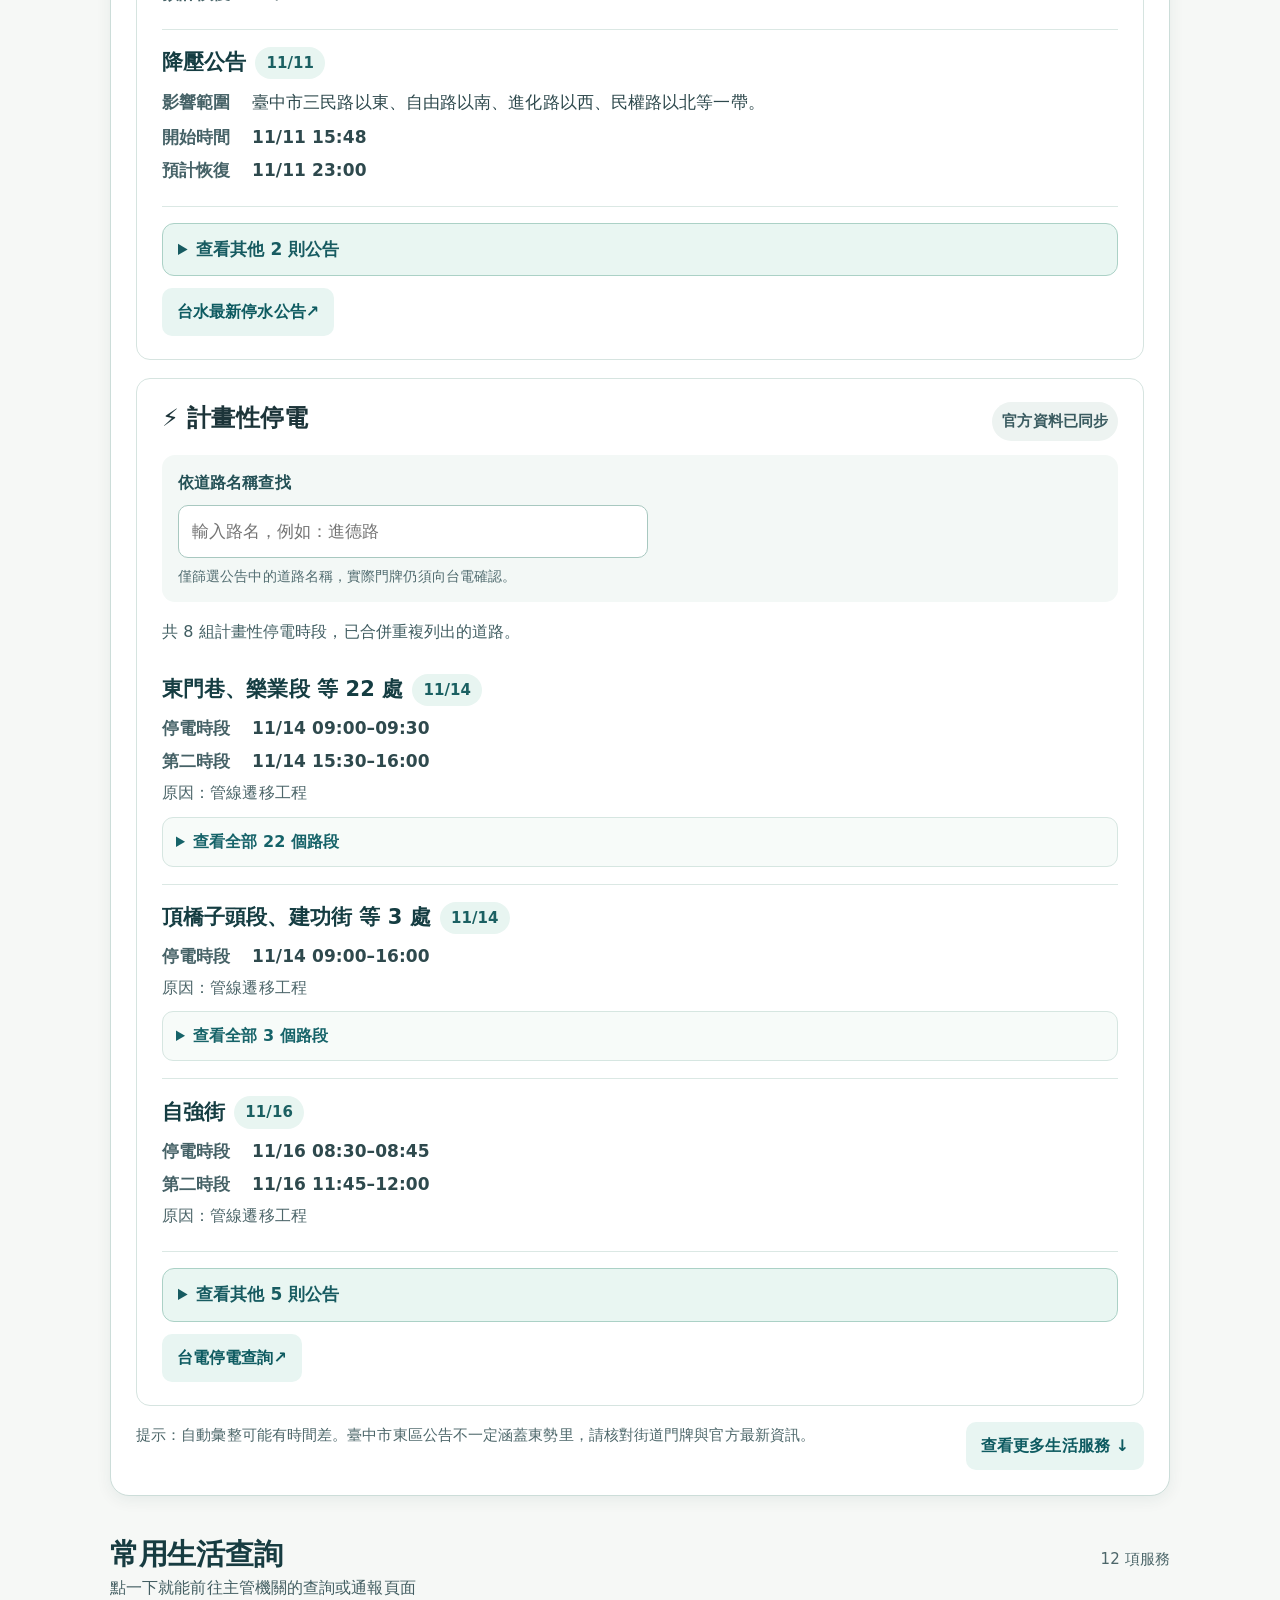
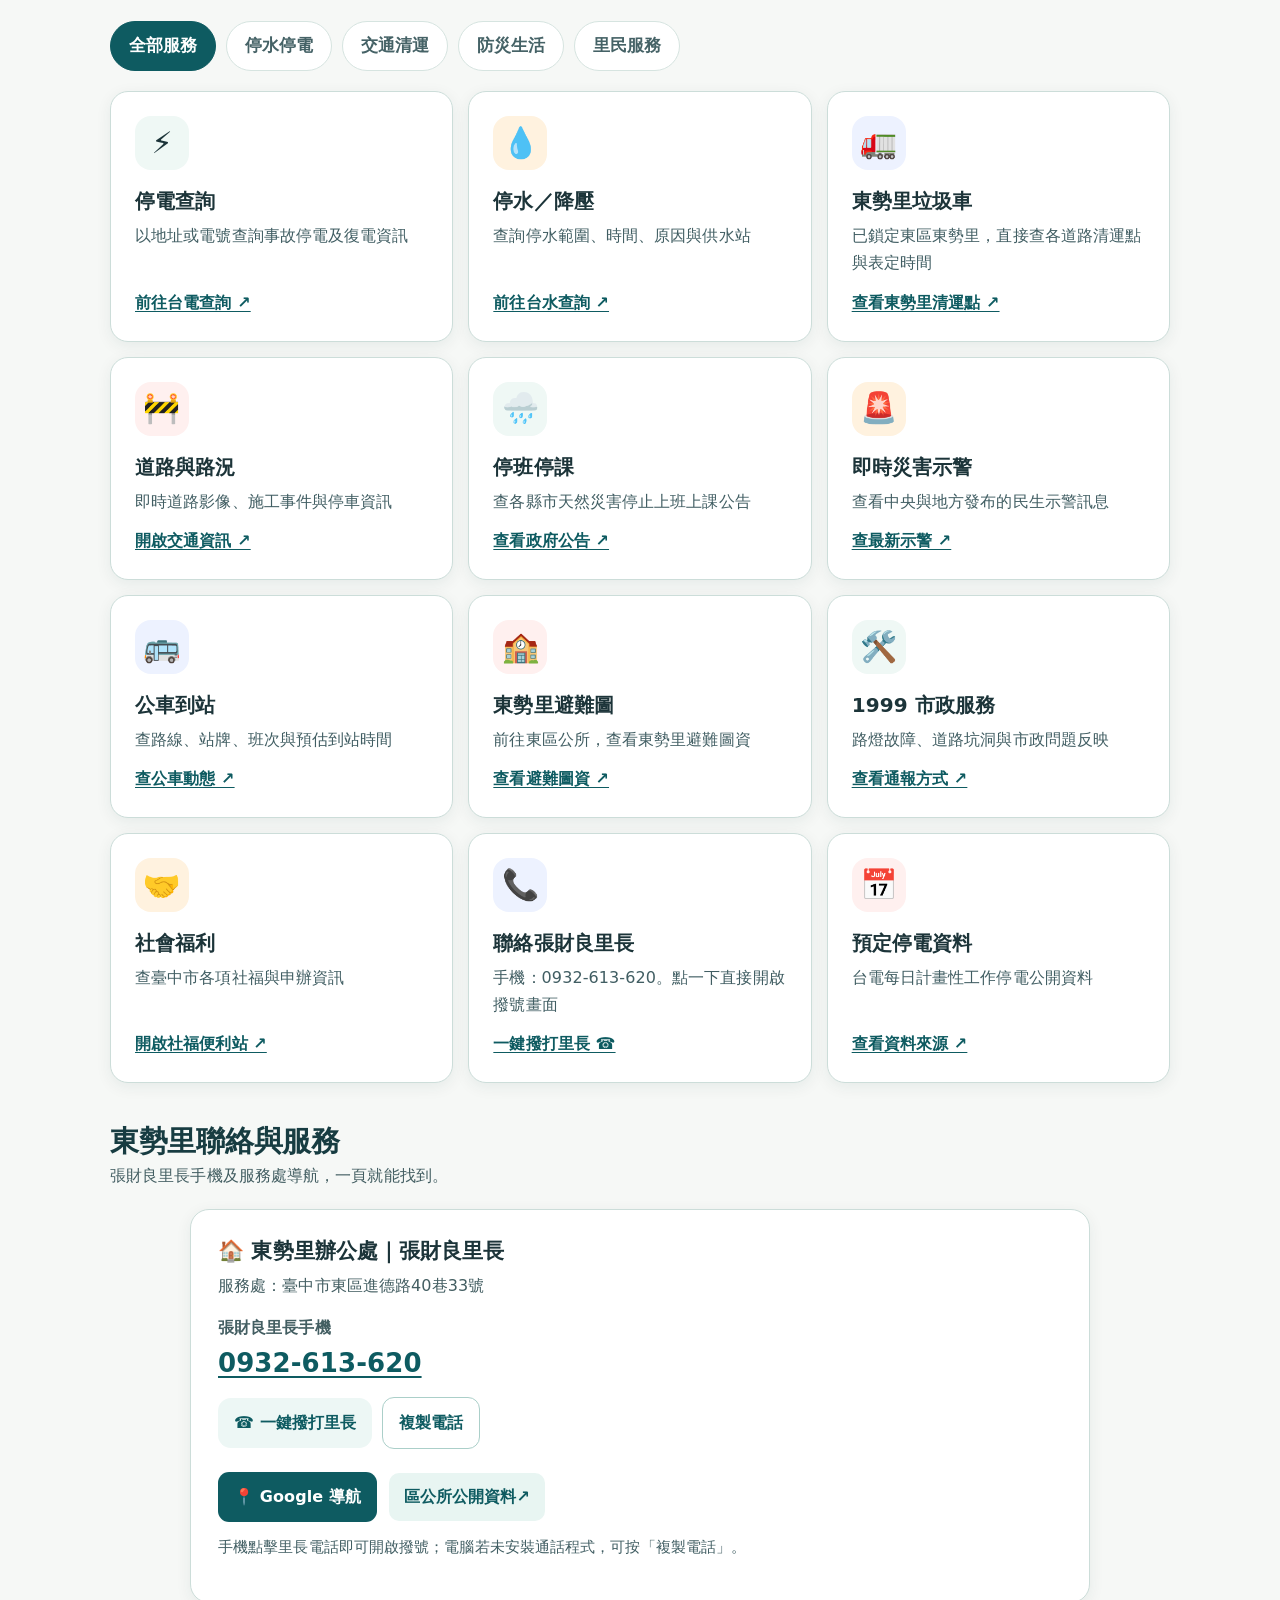
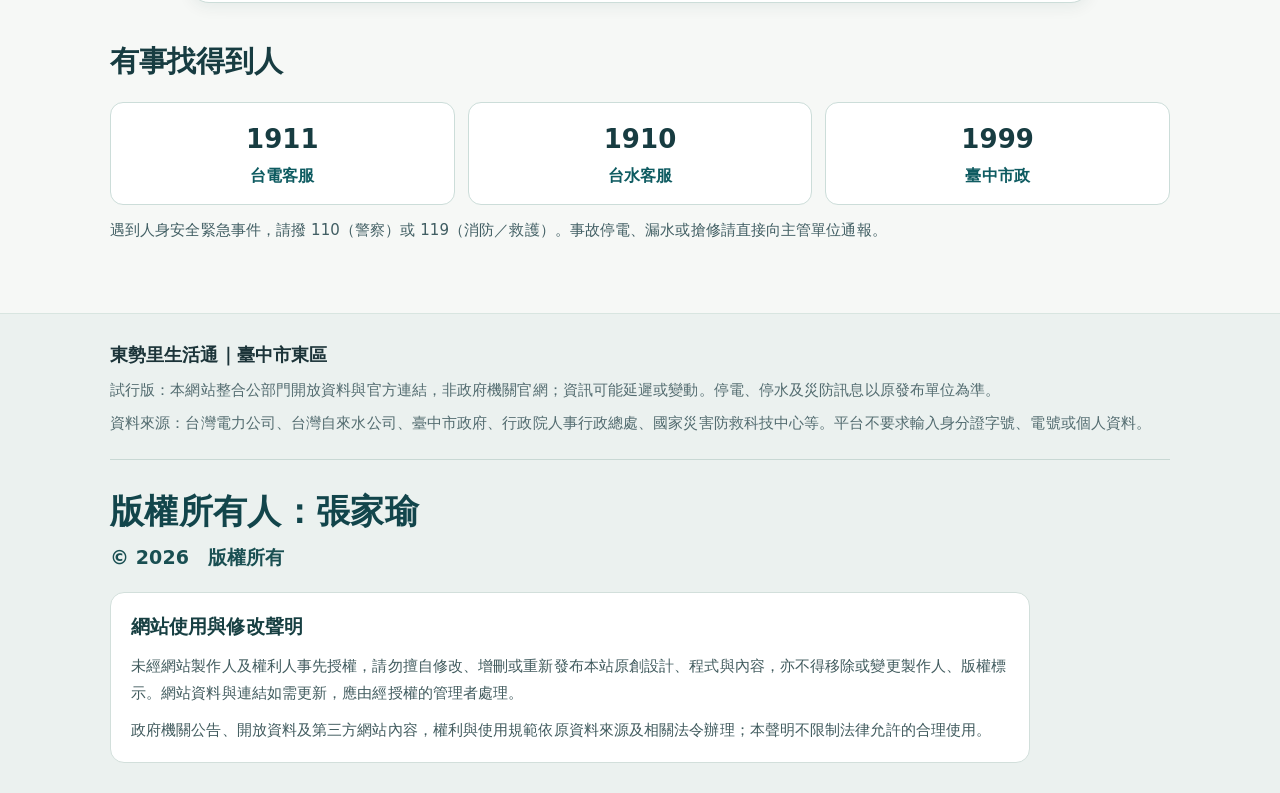
==== commit d017084e: "Simplify copyright footer to show Chang Chia-Yu only once" ====
--- a/dongshi-lifehub/index.html
+++ b/dongshi-lifehub/index.html
@@ -401,9 +401,8 @@
     </section>
   </main>
   <footer><div class="wrap"><strong>東勢里生活通｜臺中市東區</strong><p>試行版：本網站整合公部門開放資料與官方連結，非政府機關官網；資訊可能延遲或變動。停電、停水及災防訊息以原發布單位為準。</p><p>資料來源：台灣電力公司、台灣自來水公司、臺中市政府、行政院人事行政總處、國家災害防救科技中心等。平台不要求輸入身分證字號、電號或個人資料。</p><div class="copyright-block" aria-label="網站著作權及使用聲明">
-  <p class="copyright-producer">網站製作人：<strong>張家瑜</strong></p>
   <p class="copyright-owner"><strong>版權所有人：張家瑜</strong></p>
-  <p class="copyright-year">© 2026 張家瑜　版權所有</p>
+  <p class="copyright-year">© 2026　版權所有</p>
   <div class="copyright-notice">
     <strong>網站使用與修改聲明</strong>
     <p>未經網站製作人及權利人事先授權，請勿擅自修改、增刪或重新發布本站原創設計、程式與內容，亦不得移除或變更製作人、版權標示。網站資料與連結如需更新，應由經授權的管理者處理。</p>
